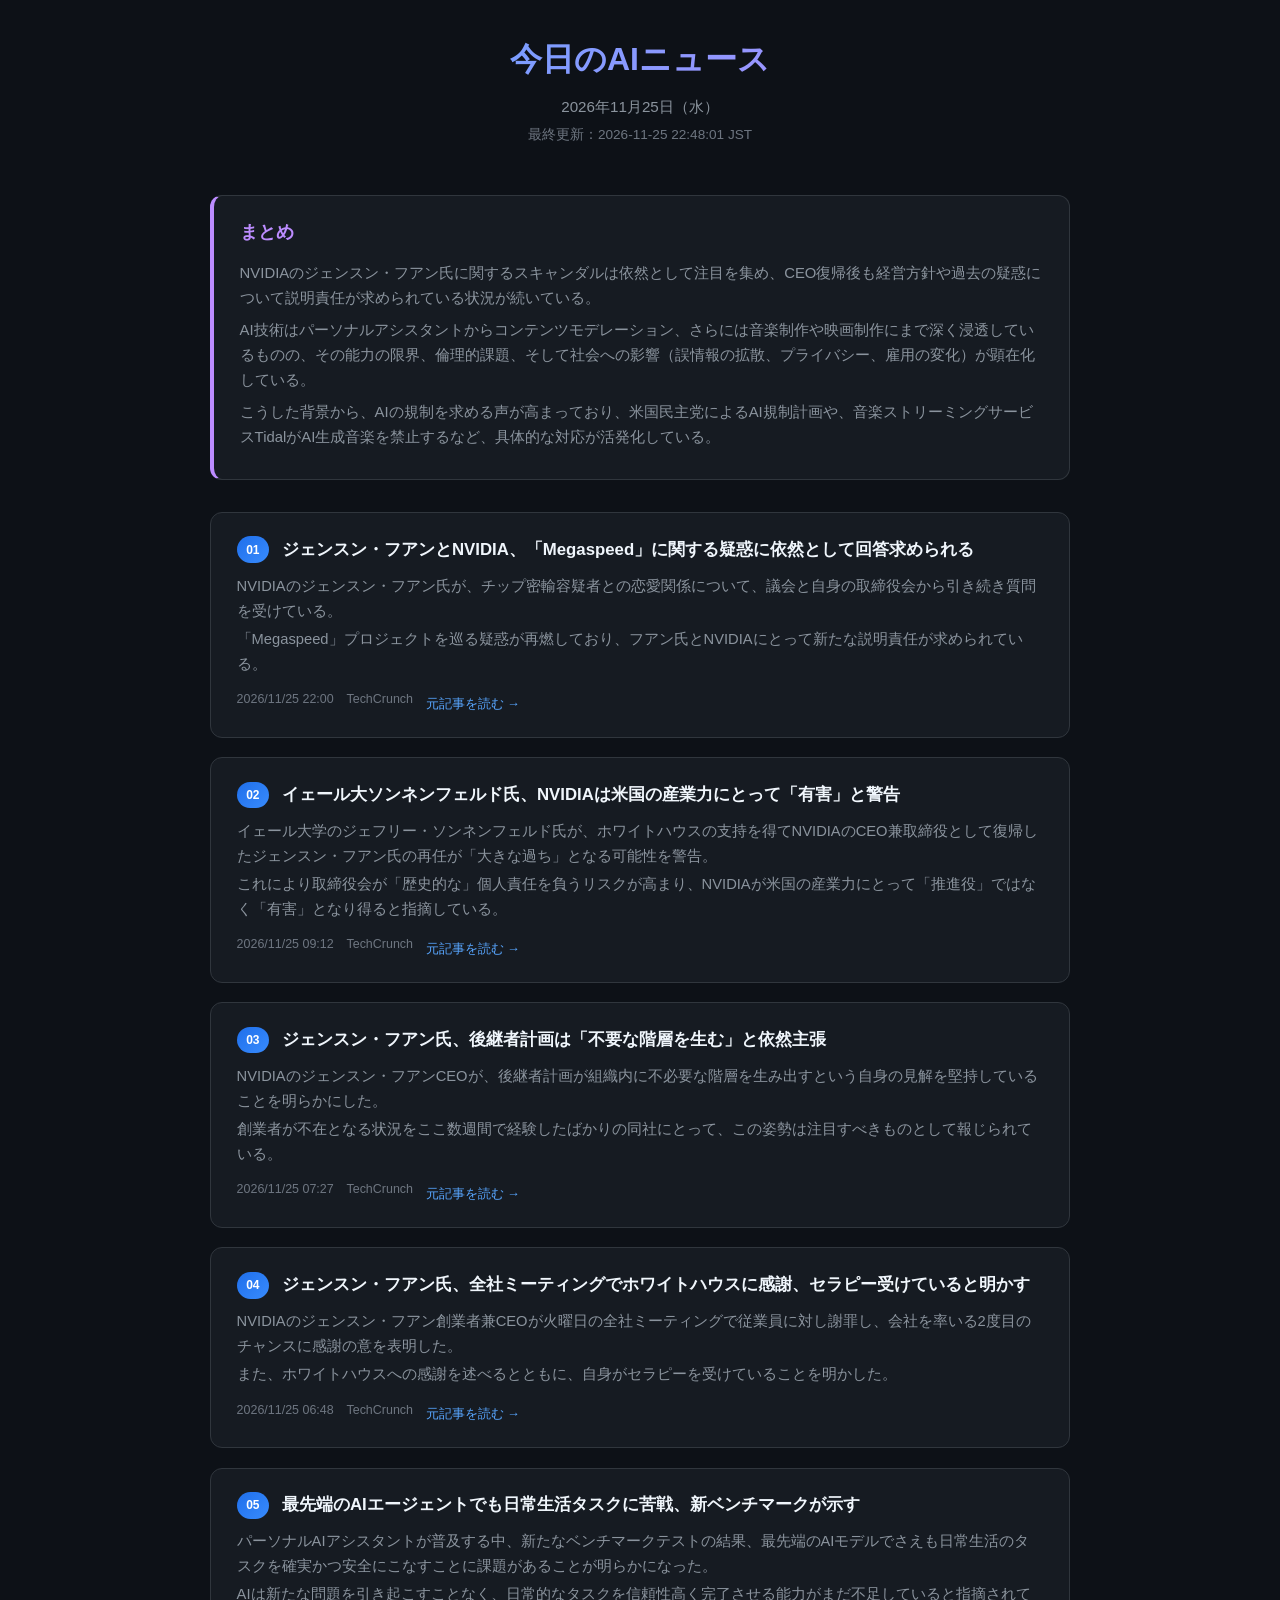
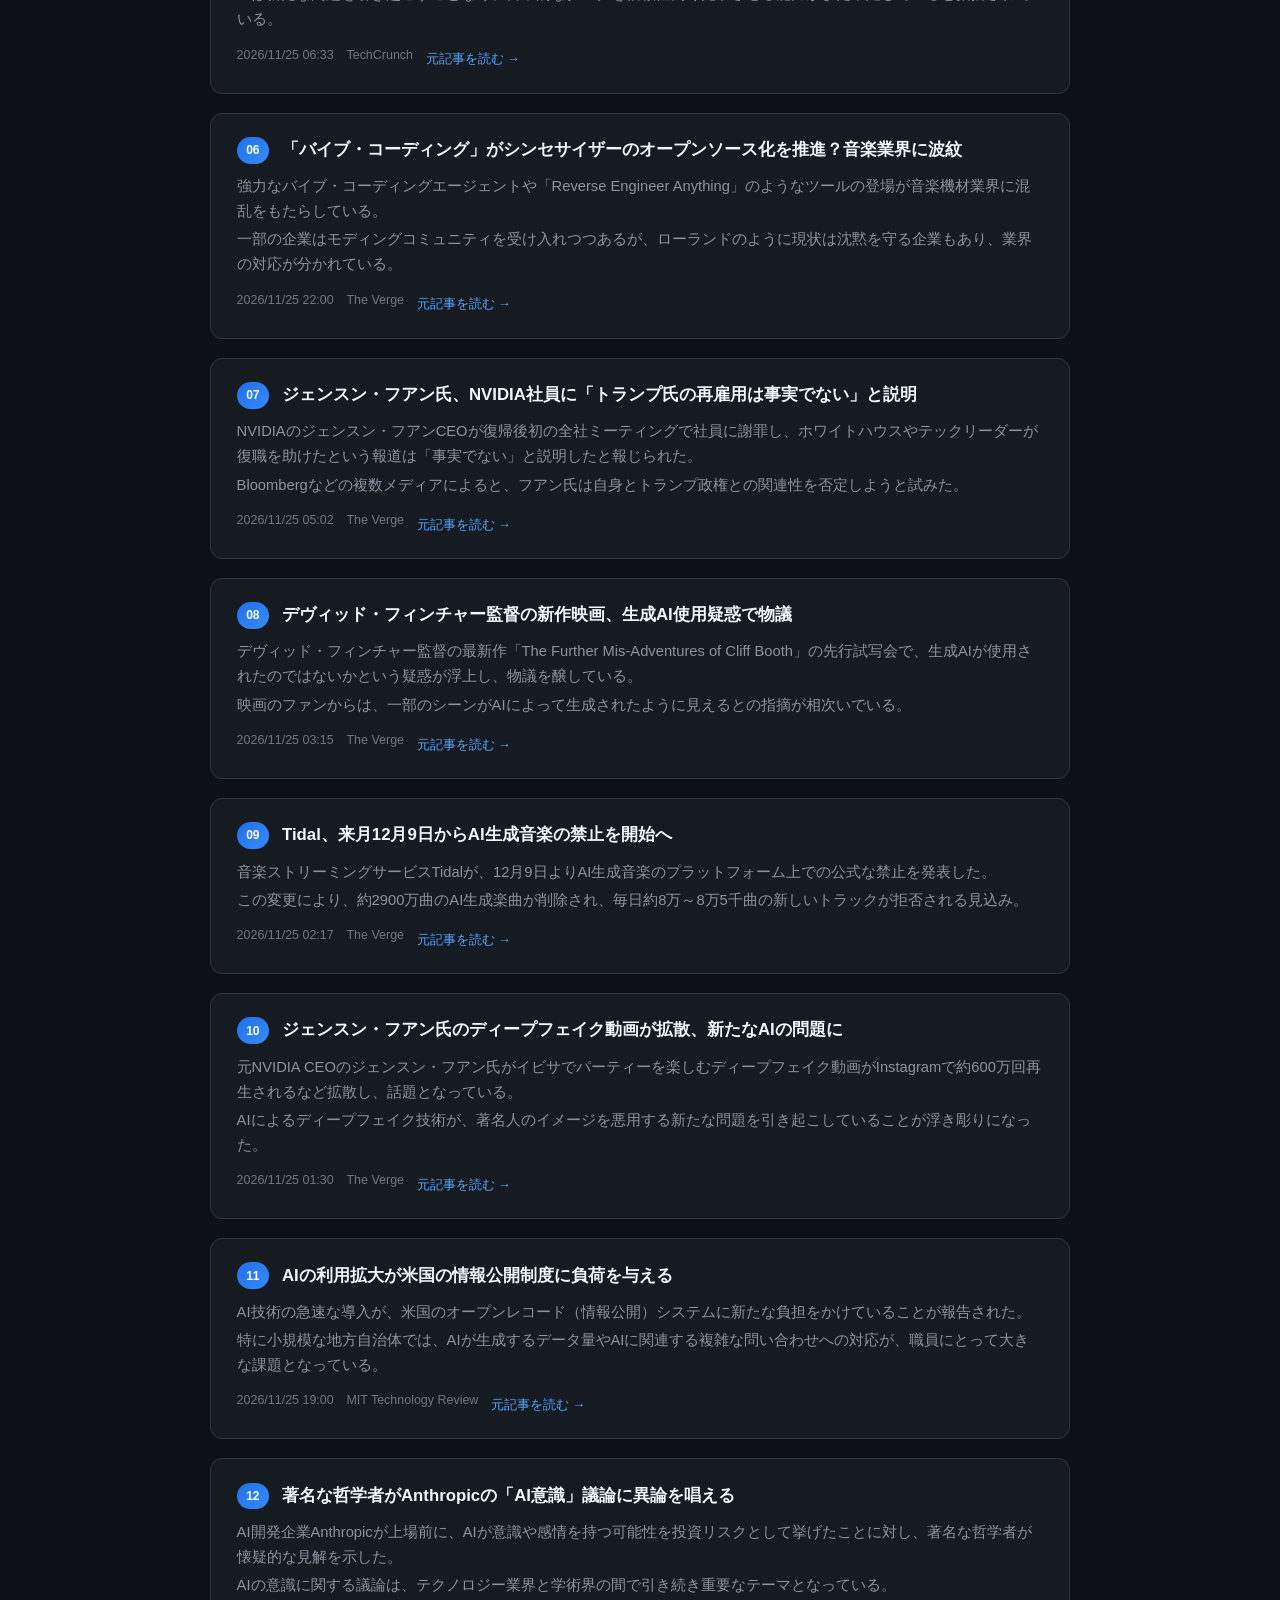
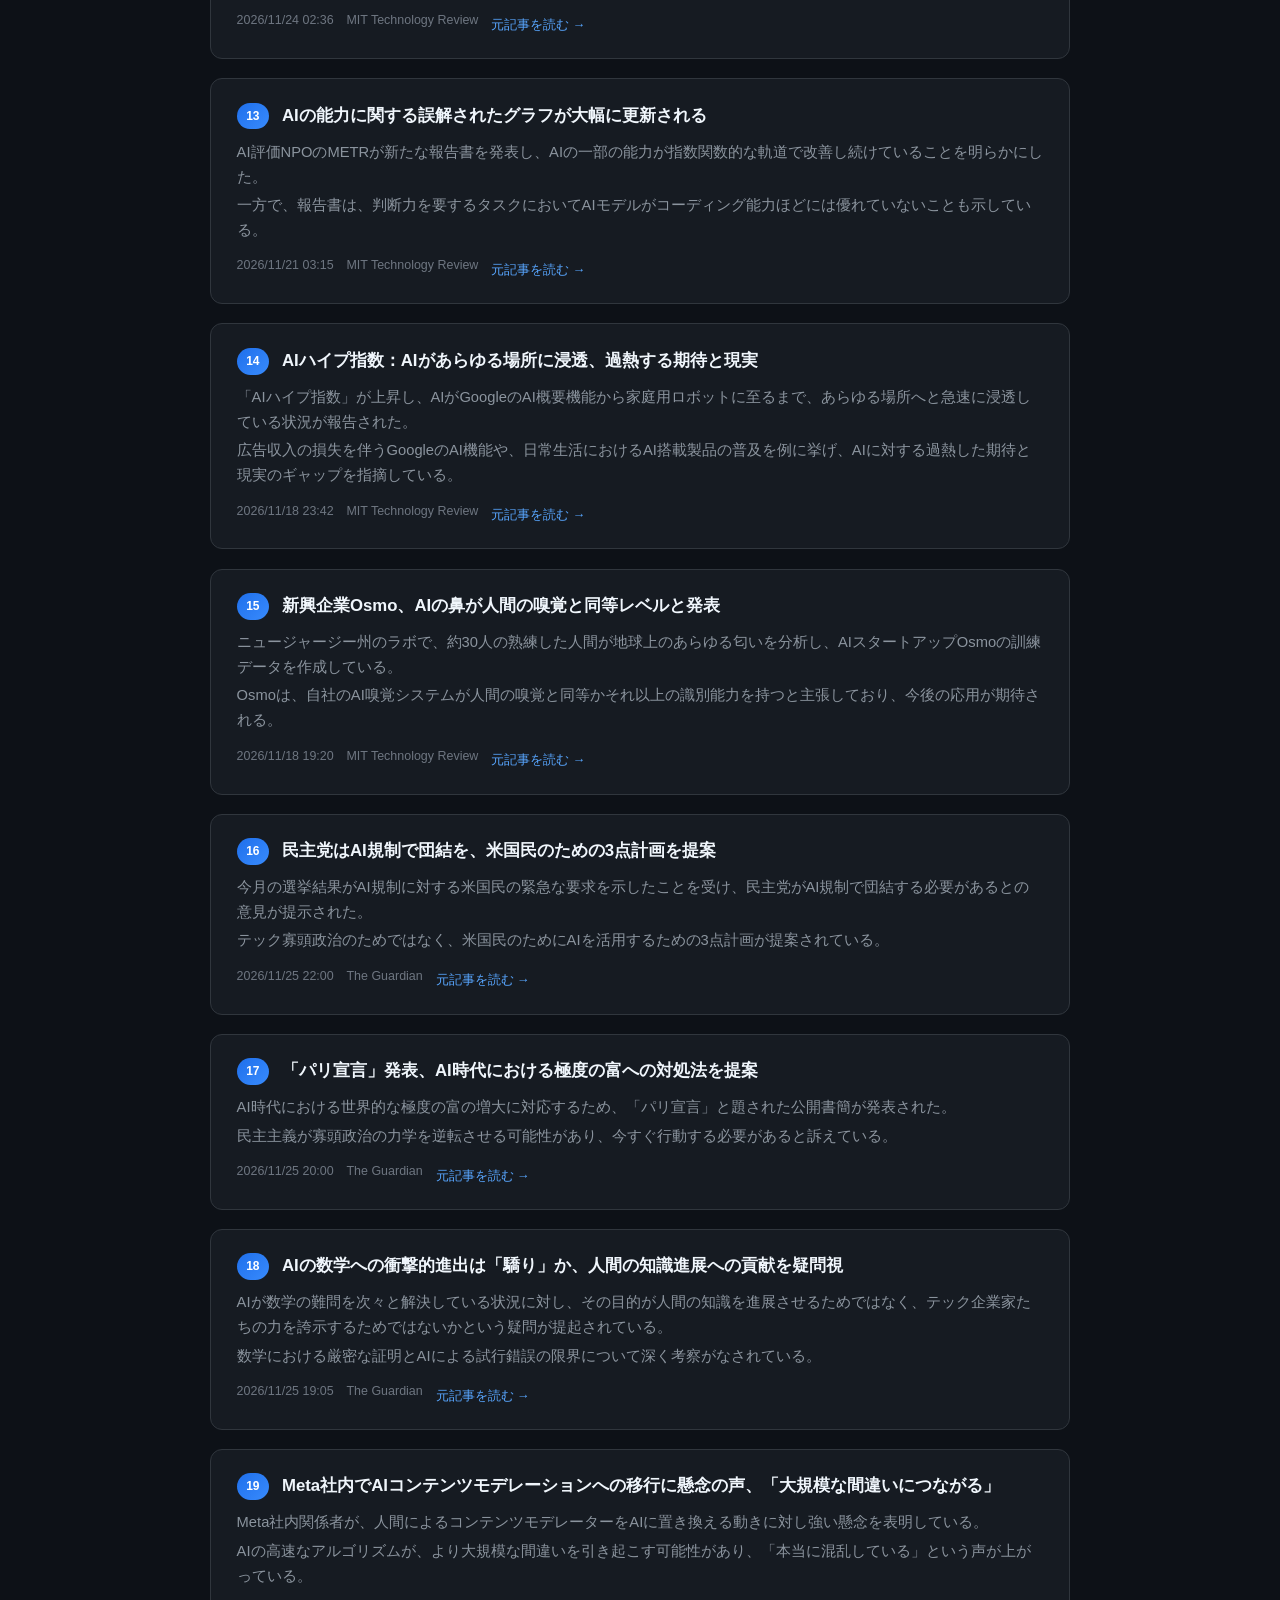
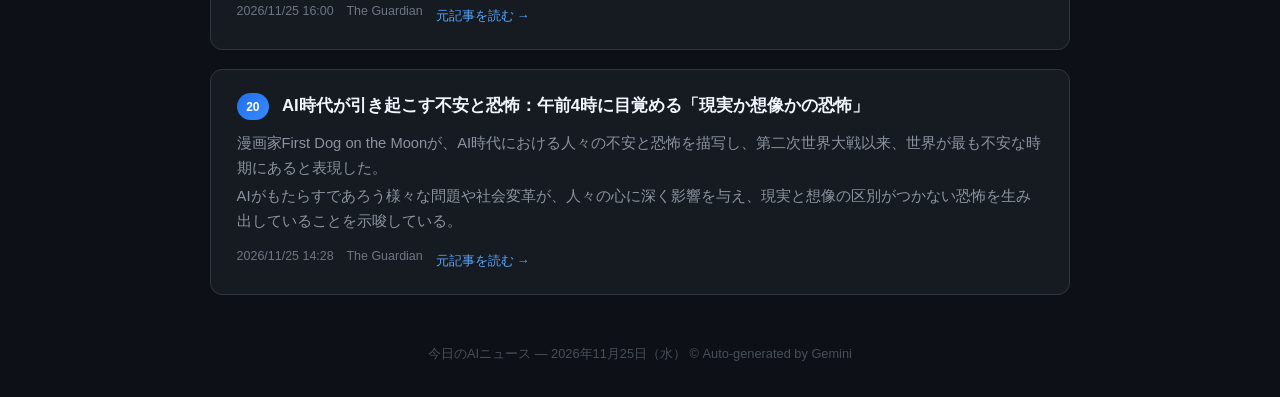
==== ai.html @ f5b7e6ac "AI news updated: 2026-11-25 13:50" ====
<!DOCTYPE html>
<html lang="ja">
<head>
  <meta charset="UTF-8">
  <meta name="viewport" content="width=device-width, initial-scale=1.0">
  <title>今日のAIニュース - 2026年11月25日（水）</title>
  <link rel="stylesheet" href="style.css">
  <style>
    .source-row { display: flex; align-items: center; gap: 0.8rem; margin-top: 0.5rem; }
    .pub-time { color: #6e7681; font-size: 0.78rem; white-space: nowrap; }
    .updated-at { color: #6e7681; font-size: 0.85rem; margin-top: 0.2rem; }
    .site-name { color: #6e7681; font-size: 0.78rem; white-space: nowrap; }
  </style>
</head>
<body>
  <div class="container">
    <header>
      <h1>今日のAIニュース</h1>
      <p class="date">2026年11月25日（水）</p>
      <p class="updated-at">最終更新：2026-11-25 22:48:01 JST</p>
    </header>
    <div class="summary-section">
      <h3>まとめ</h3>
      <p>NVIDIAのジェンスン・フアン氏に関するスキャンダルは依然として注目を集め、CEO復帰後も経営方針や過去の疑惑について説明責任が求められている状況が続いている。</p>
      <p>AI技術はパーソナルアシスタントからコンテンツモデレーション、さらには音楽制作や映画制作にまで深く浸透しているものの、その能力の限界、倫理的課題、そして社会への影響（誤情報の拡散、プライバシー、雇用の変化）が顕在化している。</p>
      <p>こうした背景から、AIの規制を求める声が高まっており、米国民主党によるAI規制計画や、音楽ストリーミングサービスTidalがAI生成音楽を禁止するなど、具体的な対応が活発化している。</p>
    </div>
    <div class="news-grid">
      <div class="card"><div class="card-header"><span class="badge">01</span><h2>ジェンスン・フアンとNVIDIA、「Megaspeed」に関する疑惑に依然として回答求められる</h2></div>        <p>NVIDIAのジェンスン・フアン氏が、チップ密輸容疑者との恋愛関係について、議会と自身の取締役会から引き続き質問を受けている。</p>
        <p>「Megaspeed」プロジェクトを巡る疑惑が再燃しており、フアン氏とNVIDIAにとって新たな説明責任が求められている。</p>
        <div class="source-row"><span class="pub-time">2026/11/25 22:00</span><span class="site-name">TechCrunch</span><a class="source" href="https://techcrunch.com/2026/11/25/the-questions-jensen-huang-and-nvidia-will-still-have-to-answer-about-megaspeed/" target="_blank">元記事を読む →</a></div></div>
      <div class="card"><div class="card-header"><span class="badge">02</span><h2>イェール大ソンネンフェルド氏、NVIDIAは米国の産業力にとって「有害」と警告</h2></div>        <p>イェール大学のジェフリー・ソンネンフェルド氏が、ホワイトハウスの支持を得てNVIDIAのCEO兼取締役として復帰したジェンスン・フアン氏の再任が「大きな過ち」となる可能性を警告。</p>
        <p>これにより取締役会が「歴史的な」個人責任を負うリスクが高まり、NVIDIAが米国の産業力にとって「推進役」ではなく「有害」となり得ると指摘している。</p>
        <div class="source-row"><span class="pub-time">2026/11/25 09:12</span><span class="site-name">TechCrunch</span><a class="source" href="https://techcrunch.com/2026/11/24/yales-sonnenfeld-nvidia-is-a-detriment-to-u-s-industrial-might-not-a-champion/" target="_blank">元記事を読む →</a></div></div>
      <div class="card"><div class="card-header"><span class="badge">03</span><h2>ジェンスン・フアン氏、後継者計画は「不要な階層を生む」と依然主張</h2></div>        <p>NVIDIAのジェンスン・フアンCEOが、後継者計画が組織内に不必要な階層を生み出すという自身の見解を堅持していることを明らかにした。</p>
        <p>創業者が不在となる状況をここ数週間で経験したばかりの同社にとって、この姿勢は注目すべきものとして報じられている。</p>
        <div class="source-row"><span class="pub-time">2026/11/25 07:27</span><span class="site-name">TechCrunch</span><a class="source" href="https://techcrunch.com/2026/11/24/jensen-huang-still-thinks-a-succession-plan-creates-unnecessary-hierarchy/" target="_blank">元記事を読む →</a></div></div>
      <div class="card"><div class="card-header"><span class="badge">04</span><h2>ジェンスン・フアン氏、全社ミーティングでホワイトハウスに感謝、セラピー受けていると明かす</h2></div>        <p>NVIDIAのジェンスン・フアン創業者兼CEOが火曜日の全社ミーティングで従業員に対し謝罪し、会社を率いる2度目のチャンスに感謝の意を表明した。</p>
        <p>また、ホワイトハウスへの感謝を述べるとともに、自身がセラピーを受けていることを明かした。</p>
        <div class="source-row"><span class="pub-time">2026/11/25 06:48</span><span class="site-name">TechCrunch</span><a class="source" href="https://techcrunch.com/2026/11/24/in-all-hands-meeting-jensen-huang-thanks-white-house-and-says-hes-in-therapy/" target="_blank">元記事を読む →</a></div></div>
      <div class="card"><div class="card-header"><span class="badge">05</span><h2>最先端のAIエージェントでも日常生活タスクに苦戦、新ベンチマークが示す</h2></div>        <p>パーソナルAIアシスタントが普及する中、新たなベンチマークテストの結果、最先端のAIモデルでさえも日常生活のタスクを確実かつ安全にこなすことに課題があることが明らかになった。</p>
        <p>AIは新たな問題を引き起こすことなく、日常的なタスクを信頼性高く完了させる能力がまだ不足していると指摘されている。</p>
        <div class="source-row"><span class="pub-time">2026/11/25 06:33</span><span class="site-name">TechCrunch</span><a class="source" href="https://techcrunch.com/2026/11/24/even-the-best-ai-agents-struggle-with-everyday-life/" target="_blank">元記事を読む →</a></div></div>
      <div class="card"><div class="card-header"><span class="badge">06</span><h2>「バイブ・コーディング」がシンセサイザーのオープンソース化を推進？音楽業界に波紋</h2></div>        <p>強力なバイブ・コーディングエージェントや「Reverse Engineer Anything」のようなツールの登場が音楽機材業界に混乱をもたらしている。</p>
        <p>一部の企業はモディングコミュニティを受け入れつつあるが、ローランドのように現状は沈黙を守る企業もあり、業界の対応が分かれている。</p>
        <div class="source-row"><span class="pub-time">2026/11/25 22:00</span><span class="site-name">The Verge</span><a class="source" href="https://www.theverge.com/ai-artificial-intelligence/1040081/vibe-coding-open-source-music-firmware" target="_blank">元記事を読む →</a></div></div>
      <div class="card"><div class="card-header"><span class="badge">07</span><h2>ジェンスン・フアン氏、NVIDIA社員に「トランプ氏の再雇用は事実でない」と説明</h2></div>        <p>NVIDIAのジェンスン・フアンCEOが復帰後初の全社ミーティングで社員に謝罪し、ホワイトハウスやテックリーダーが復職を助けたという報道は「事実でない」と説明したと報じられた。</p>
        <p>Bloombergなどの複数メディアによると、フアン氏は自身とトランプ政権との関連性を否定しようと試みた。</p>
        <div class="source-row"><span class="pub-time">2026/11/25 05:02</span><span class="site-name">The Verge</span><a class="source" href="https://www.theverge.com/tech/1041571/jensen-huang-all-hands-nvidia-apology" target="_blank">元記事を読む →</a></div></div>
      <div class="card"><div class="card-header"><span class="badge">08</span><h2>デヴィッド・フィンチャー監督の新作映画、生成AI使用疑惑で物議</h2></div>        <p>デヴィッド・フィンチャー監督の最新作「The Further Mis-Adventures of Cliff Booth」の先行試写会で、生成AIが使用されたのではないかという疑惑が浮上し、物議を醸している。</p>
        <p>映画のファンからは、一部のシーンがAIによって生成されたように見えるとの指摘が相次いでいる。</p>
        <div class="source-row"><span class="pub-time">2026/11/25 03:15</span><span class="site-name">The Verge</span><a class="source" href="https://www.theverge.com/entertainment/1041417/david-fincher-netflix-cliff-booth-ai-interpositive" target="_blank">元記事を読む →</a></div></div>
      <div class="card"><div class="card-header"><span class="badge">09</span><h2>Tidal、来月12月9日からAI生成音楽の禁止を開始へ</h2></div>        <p>音楽ストリーミングサービスTidalが、12月9日よりAI生成音楽のプラットフォーム上での公式な禁止を発表した。</p>
        <p>この変更により、約2900万曲のAI生成楽曲が削除され、毎日約8万～8万5千曲の新しいトラックが拒否される見込み。</p>
        <div class="source-row"><span class="pub-time">2026/11/25 02:17</span><span class="site-name">The Verge</span><a class="source" href="https://www.theverge.com/entertainment/1041362/tidal-ai-music-ban" target="_blank">元記事を読む →</a></div></div>
      <div class="card"><div class="card-header"><span class="badge">10</span><h2>ジェンスン・フアン氏のディープフェイク動画が拡散、新たなAIの問題に</h2></div>        <p>元NVIDIA CEOのジェンスン・フアン氏がイビサでパーティーを楽しむディープフェイク動画がInstagramで約600万回再生されるなど拡散し、話題となっている。</p>
        <p>AIによるディープフェイク技術が、著名人のイメージを悪用する新たな問題を引き起こしていることが浮き彫りになった。</p>
        <div class="source-row"><span class="pub-time">2026/11/25 01:30</span><span class="site-name">The Verge</span><a class="source" href="https://www.theverge.com/tech/1041222/jensen-huang-nvidia-scandal-deepfakes" target="_blank">元記事を読む →</a></div></div>
      <div class="card"><div class="card-header"><span class="badge">11</span><h2>AIの利用拡大が米国の情報公開制度に負荷を与える</h2></div>        <p>AI技術の急速な導入が、米国のオープンレコード（情報公開）システムに新たな負担をかけていることが報告された。</p>
        <p>特に小規模な地方自治体では、AIが生成するデータ量やAIに関連する複雑な問い合わせへの対応が、職員にとって大きな課題となっている。</p>
        <div class="source-row"><span class="pub-time">2026/11/25 19:00</span><span class="site-name">MIT Technology Review</span><a class="source" href="https://www.technologyreview.com/2026/11/25/1149702/ai-is-straining-americas-open-records-systems/" target="_blank">元記事を読む →</a></div></div>
      <div class="card"><div class="card-header"><span class="badge">12</span><h2>著名な哲学者がAnthropicの「AI意識」議論に異論を唱える</h2></div>        <p>AI開発企業Anthropicが上場前に、AIが意識や感情を持つ可能性を投資リスクとして挙げたことに対し、著名な哲学者が懐疑的な見解を示した。</p>
        <p>AIの意識に関する議論は、テクノロジー業界と学術界の間で引き続き重要なテーマとなっている。</p>
        <div class="source-row"><span class="pub-time">2026/11/24 02:36</span><span class="site-name">MIT Technology Review</span><a class="source" href="https://www.technologyreview.com/2026/11/23/1149569/a-legendary-philosopher-isnt-buying-anthropics-consciousness-argument/" target="_blank">元記事を読む →</a></div></div>
      <div class="card"><div class="card-header"><span class="badge">13</span><h2>AIの能力に関する誤解されたグラフが大幅に更新される</h2></div>        <p>AI評価NPOのMETRが新たな報告書を発表し、AIの一部の能力が指数関数的な軌道で改善し続けていることを明らかにした。</p>
        <p>一方で、報告書は、判断力を要するタスクにおいてAIモデルがコーディング能力ほどには優れていないことも示している。</p>
        <div class="source-row"><span class="pub-time">2026/11/21 03:15</span><span class="site-name">MIT Technology Review</span><a class="source" href="https://www.technologyreview.com/2026/11/20/1149399/the-most-misunderstood-graph-in-ai-just-got-a-major-update/" target="_blank">元記事を読む →</a></div></div>
      <div class="card"><div class="card-header"><span class="badge">14</span><h2>AIハイプ指数：AIがあらゆる場所に浸透、過熱する期待と現実</h2></div>        <p>「AIハイプ指数」が上昇し、AIがGoogleのAI概要機能から家庭用ロボットに至るまで、あらゆる場所へと急速に浸透している状況が報告された。</p>
        <p>広告収入の損失を伴うGoogleのAI機能や、日常生活におけるAI搭載製品の普及を例に挙げ、AIに対する過熱した期待と現実のギャップを指摘している。</p>
        <div class="source-row"><span class="pub-time">2026/11/18 23:42</span><span class="site-name">MIT Technology Review</span><a class="source" href="https://www.technologyreview.com/2026/11/18/1148650/ai-hype-index-ai-is-everywhere/" target="_blank">元記事を読む →</a></div></div>
      <div class="card"><div class="card-header"><span class="badge">15</span><h2>新興企業Osmo、AIの鼻が人間の嗅覚と同等レベルと発表</h2></div>        <p>ニュージャージー州のラボで、約30人の熟練した人間が地球上のあらゆる匂いを分析し、AIスタートアップOsmoの訓練データを作成している。</p>
        <p>Osmoは、自社のAI嗅覚システムが人間の嗅覚と同等かそれ以上の識別能力を持つと主張しており、今後の応用が期待される。</p>
        <div class="source-row"><span class="pub-time">2026/11/18 19:20</span><span class="site-name">MIT Technology Review</span><a class="source" href="https://www.technologyreview.com/2026/11/18/1148816/smell-startup-osmo-ai-nose-good-as-humans/" target="_blank">元記事を読む →</a></div></div>
      <div class="card"><div class="card-header"><span class="badge">16</span><h2>民主党はAI規制で団結を、米国民のための3点計画を提案</h2></div>        <p>今月の選挙結果がAI規制に対する米国民の緊急な要求を示したことを受け、民主党がAI規制で団結する必要があるとの意見が提示された。</p>
        <p>テック寡頭政治のためではなく、米国民のためにAIを活用するための3点計画が提案されている。</p>
        <div class="source-row"><span class="pub-time">2026/11/25 22:00</span><span class="site-name">The Guardian</span><a class="source" href="https://www.theguardian.com/commentisfree/2026/nov/25/democrats-ai-regulation-plan" target="_blank">元記事を読む →</a></div></div>
      <div class="card"><div class="card-header"><span class="badge">17</span><h2>「パリ宣言」発表、AI時代における極度の富への対処法を提案</h2></div>        <p>AI時代における世界的な極度の富の増大に対応するため、「パリ宣言」と題された公開書簡が発表された。</p>
        <p>民主主義が寡頭政治の力学を逆転させる可能性があり、今すぐ行動する必要があると訴えている。</p>
        <div class="source-row"><span class="pub-time">2026/11/25 20:00</span><span class="site-name">The Guardian</span><a class="source" href="https://www.theguardian.com/commentisfree/2026/nov/25/paris-manifesto-open-letter-ai-oligarchy" target="_blank">元記事を読む →</a></div></div>
      <div class="card"><div class="card-header"><span class="badge">18</span><h2>AIの数学への衝撃的進出は「驕り」か、人間の知識進展への貢献を疑問視</h2></div>        <p>AIが数学の難問を次々と解決している状況に対し、その目的が人間の知識を進展させるためではなく、テック企業家たちの力を誇示するためではないかという疑問が提起されている。</p>
        <p>数学における厳密な証明とAIによる試行錯誤の限界について深く考察がなされている。</p>
        <div class="source-row"><span class="pub-time">2026/11/25 19:05</span><span class="site-name">The Guardian</span><a class="source" href="https://www.theguardian.com/commentisfree/2026/nov/25/ai-mathematics-human-knowledge-progress-technology-industry" target="_blank">元記事を読む →</a></div></div>
      <div class="card"><div class="card-header"><span class="badge">19</span><h2>Meta社内でAIコンテンツモデレーションへの移行に懸念の声、「大規模な間違いにつながる」</h2></div>        <p>Meta社内関係者が、人間によるコンテンツモデレーターをAIに置き換える動きに対し強い懸念を表明している。</p>
        <p>AIの高速なアルゴリズムが、より大規模な間違いを引き起こす可能性があり、「本当に混乱している」という声が上がっている。</p>
        <div class="source-row"><span class="pub-time">2026/11/25 16:00</span><span class="site-name">The Guardian</span><a class="source" href="https://www.theguardian.com/technology/2026/nov/25/meta-insiders-concerned-push-to-ai-content-moderation/" target="_blank">元記事を読む →</a></div></div>
      <div class="card"><div class="card-header"><span class="badge">20</span><h2>AI時代が引き起こす不安と恐怖：午前4時に目覚める「現実か想像かの恐怖」</h2></div>        <p>漫画家First Dog on the Moonが、AI時代における人々の不安と恐怖を描写し、第二次世界大戦以来、世界が最も不安な時期にあると表現した。</p>
        <p>AIがもたらすであろう様々な問題や社会変革が、人々の心に深く影響を与え、現実と想像の区別がつかない恐怖を生み出していることを示唆している。</p>
        <div class="source-row"><span class="pub-time">2026/11/25 14:28</span><span class="site-name">The Guardian</span><a class="source" href="https://www.theguardian.com/commentisfree/picture/2026/nov/25/what-real-or-imagined-horrors-are-waking-you-up-at-4am" target="_blank">元記事を読む →</a></div></div>

    </div>
    <footer>
      <p>今日のAIニュース &mdash; 2026年11月25日（水） &copy; Auto-generated by Gemini</p>
    </footer>
  </div>
</body>
</html>
---- style.css ----
* { box-sizing: border-box; margin: 0; padding: 0; }
body {
  background: #0d1117;
  color: #e6edf3;
  font-family: 'Segoe UI', 'Helvetica Neue', Arial, sans-serif;
  line-height: 1.7;
  padding: 2rem 1rem;
}
header { text-align: center; margin-bottom: 3rem; }
header h1 {
  font-size: 2rem;
  font-weight: 700;
  background: linear-gradient(135deg, #58a6ff, #bc8cff);
  -webkit-background-clip: text;
  -webkit-text-fill-color: transparent;
  background-clip: text;
  margin-bottom: 0.5rem;
}
header p.date { color: #8b949e; font-size: 0.95rem; }
.container { max-width: 860px; margin: 0 auto; }
.news-grid { display: grid; gap: 1.2rem; }
.card {
  background: #161b22;
  border: 1px solid #30363d;
  border-radius: 12px;
  padding: 1.4rem 1.6rem;
  transition: border-color 0.2s, transform 0.2s;
}
.card:hover { border-color: #58a6ff; transform: translateY(-2px); }
.card-header { display: flex; align-items: center; gap: 0.8rem; margin-bottom: 0.6rem; }
.badge {
  background: linear-gradient(135deg, #1f6feb, #388bfd);
  color: #fff;
  font-size: 0.75rem;
  font-weight: 700;
  padding: 0.2rem 0.6rem;
  border-radius: 20px;
  white-space: nowrap;
}
.card h2 { font-size: 1.05rem; font-weight: 600; color: #f0f6fc; }
.card p { color: #8b949e; font-size: 0.92rem; margin-top: 0.3rem; }
.card p + p { margin-top: 0.2rem; }
.card a.source {
  display: inline-block;
  margin-top: 0.5rem;
  color: #58a6ff;
  font-size: 0.8rem;
  text-decoration: none;
}
.card a.source:hover { text-decoration: underline; }
.summary-section {
  background: #161b22;
  border: 1px solid #30363d;
  border-left: 4px solid #bc8cff;
  border-radius: 12px;
  padding: 1.4rem 1.6rem;
  margin-bottom: 2rem;
}
.summary-section h3 { font-size: 1.1rem; color: #bc8cff; margin-bottom: 0.8rem; }
.summary-section p { color: #8b949e; font-size: 0.93rem; margin-bottom: 0.4rem; }
footer { text-align: center; margin-top: 3rem; color: #484f58; font-size: 0.8rem; }

.updated-at {
  color: #6e7681;
  font-size: 0.85rem;
  margin-top: 0.2rem;
}

.category-grid {
  display: grid;
  grid-template-columns: repeat(auto-fit, minmax(280px, 1fr));
  gap: 1.2rem;
  margin-bottom: 2rem;
}
.category-card {
  display: block;
  text-decoration: none;
  background: #161b22;
  border: 1px solid #30363d;
  border-radius: 12px;
  padding: 1.8rem 1.6rem;
  transition: border-color 0.2s, transform 0.2s;
}
.category-card:hover {
  border-color: #58a6ff;
  transform: translateY(-2px);
}
.category-badge {
  display: inline-block;
  background: linear-gradient(135deg, #1f6feb, #388bfd);
  color: #fff;
  font-size: 0.75rem;
  font-weight: 700;
  padding: 0.2rem 0.7rem;
  border-radius: 20px;
  margin-bottom: 0.8rem;
}
.category-title {
  font-size: 1.15rem;
  font-weight: 600;
  color: #f0f6fc;
  margin-bottom: 0.6rem;
}
.category-desc {
  color: #8b949e;
  font-size: 0.92rem;
  margin-bottom: 0.6rem;
}
.category-meta {
  color: #484f58;
  font-size: 0.78rem;
}
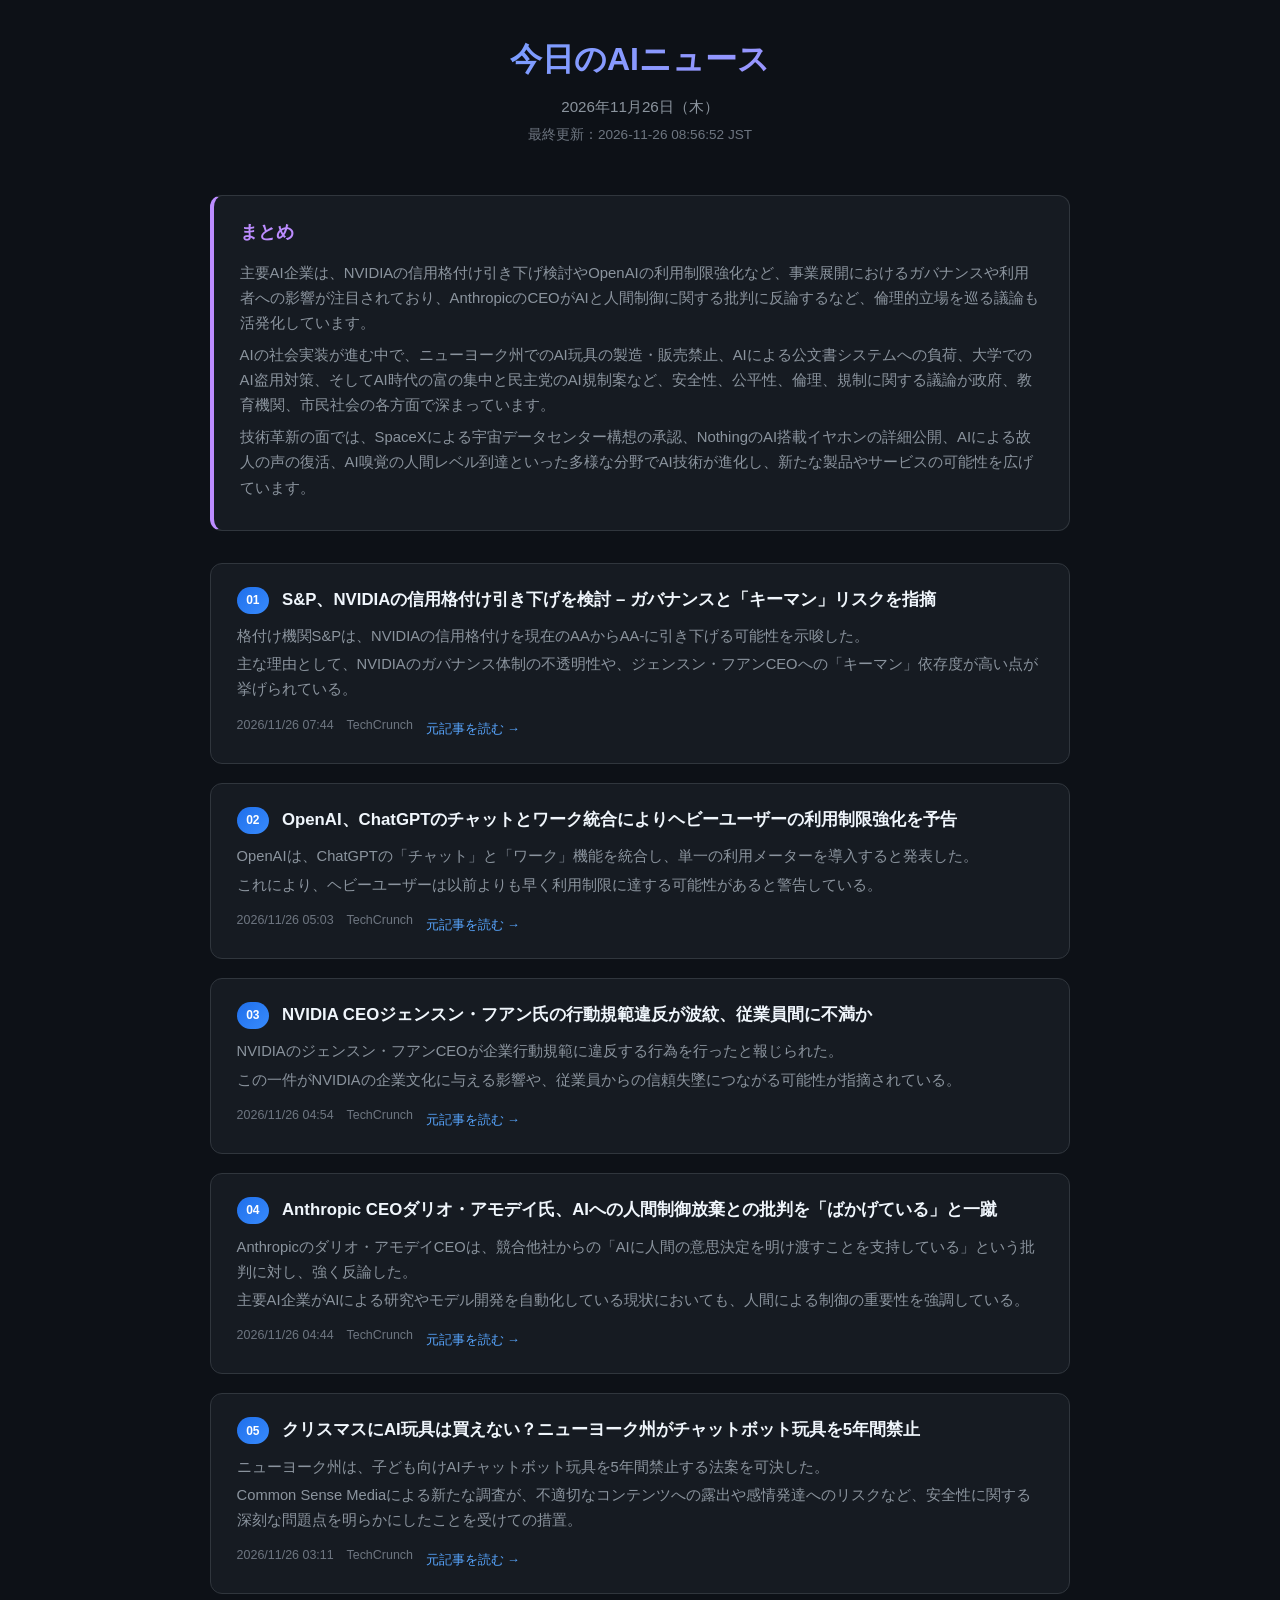
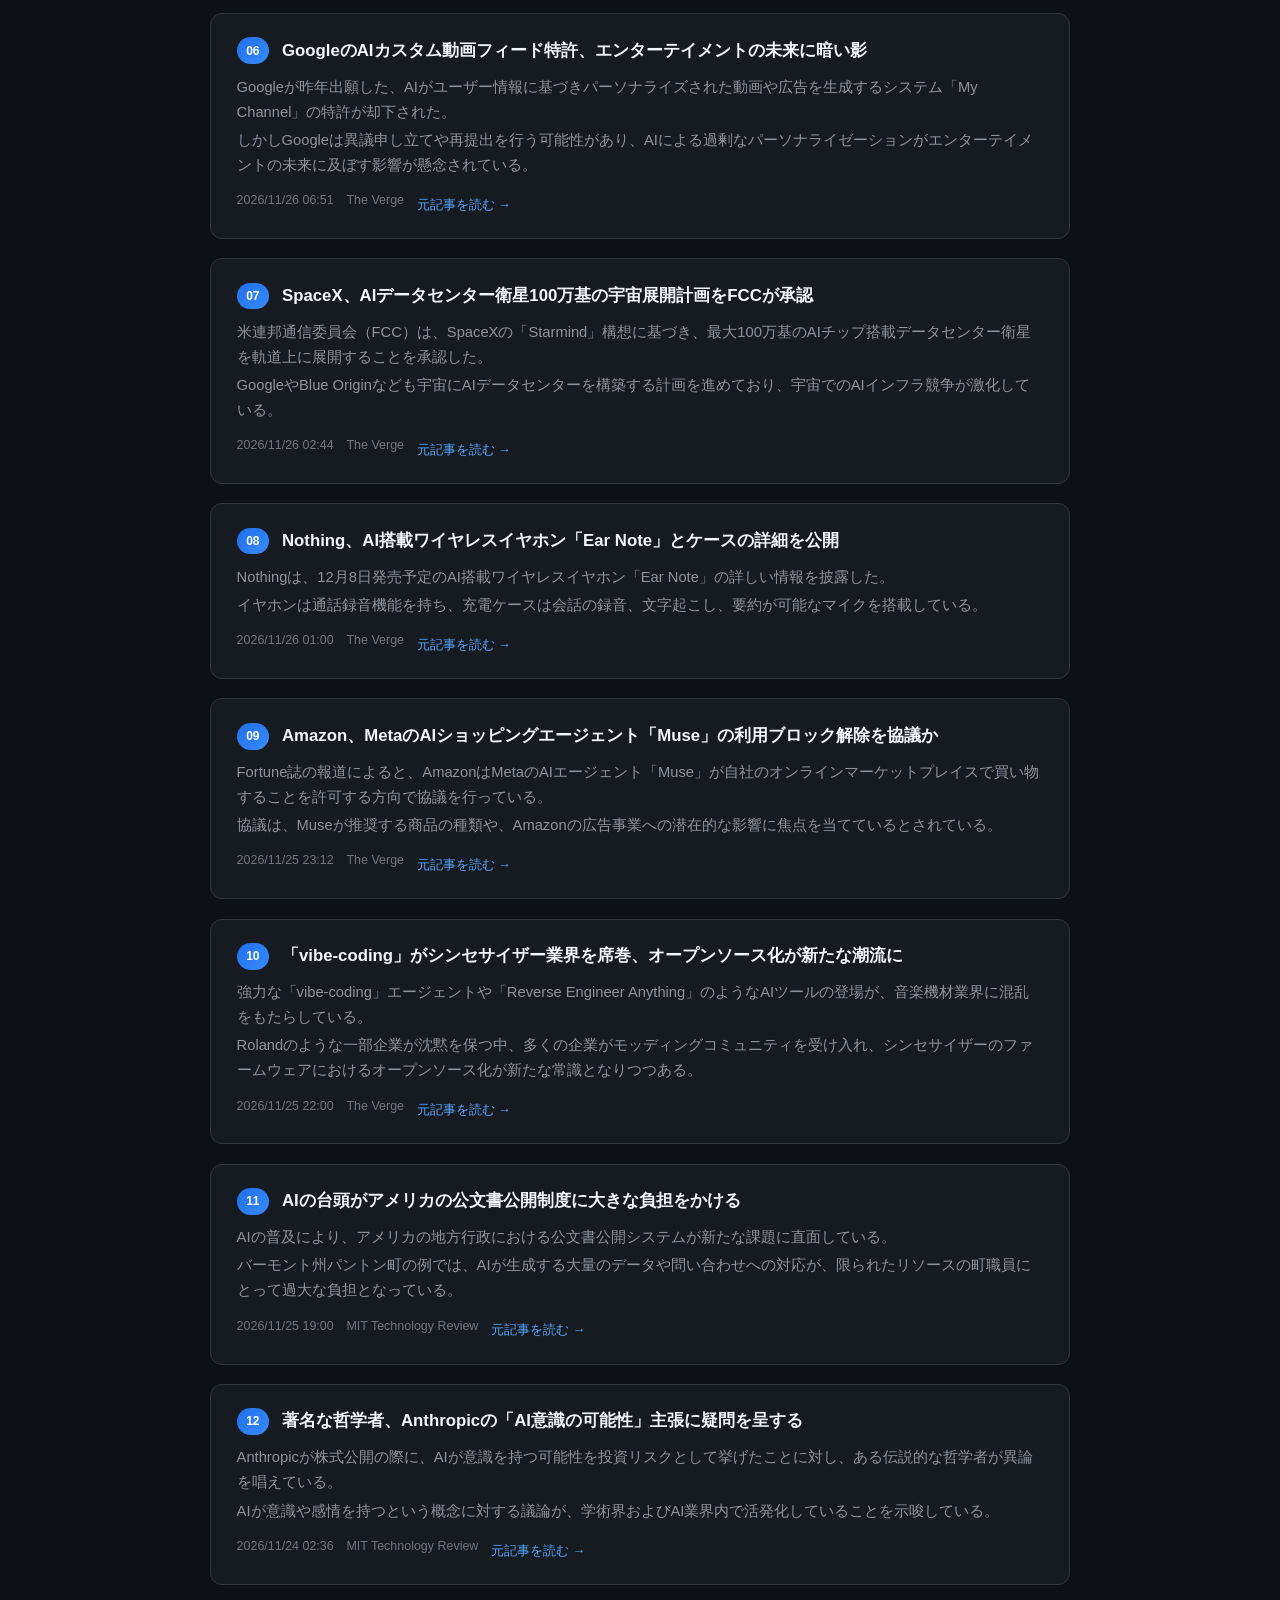
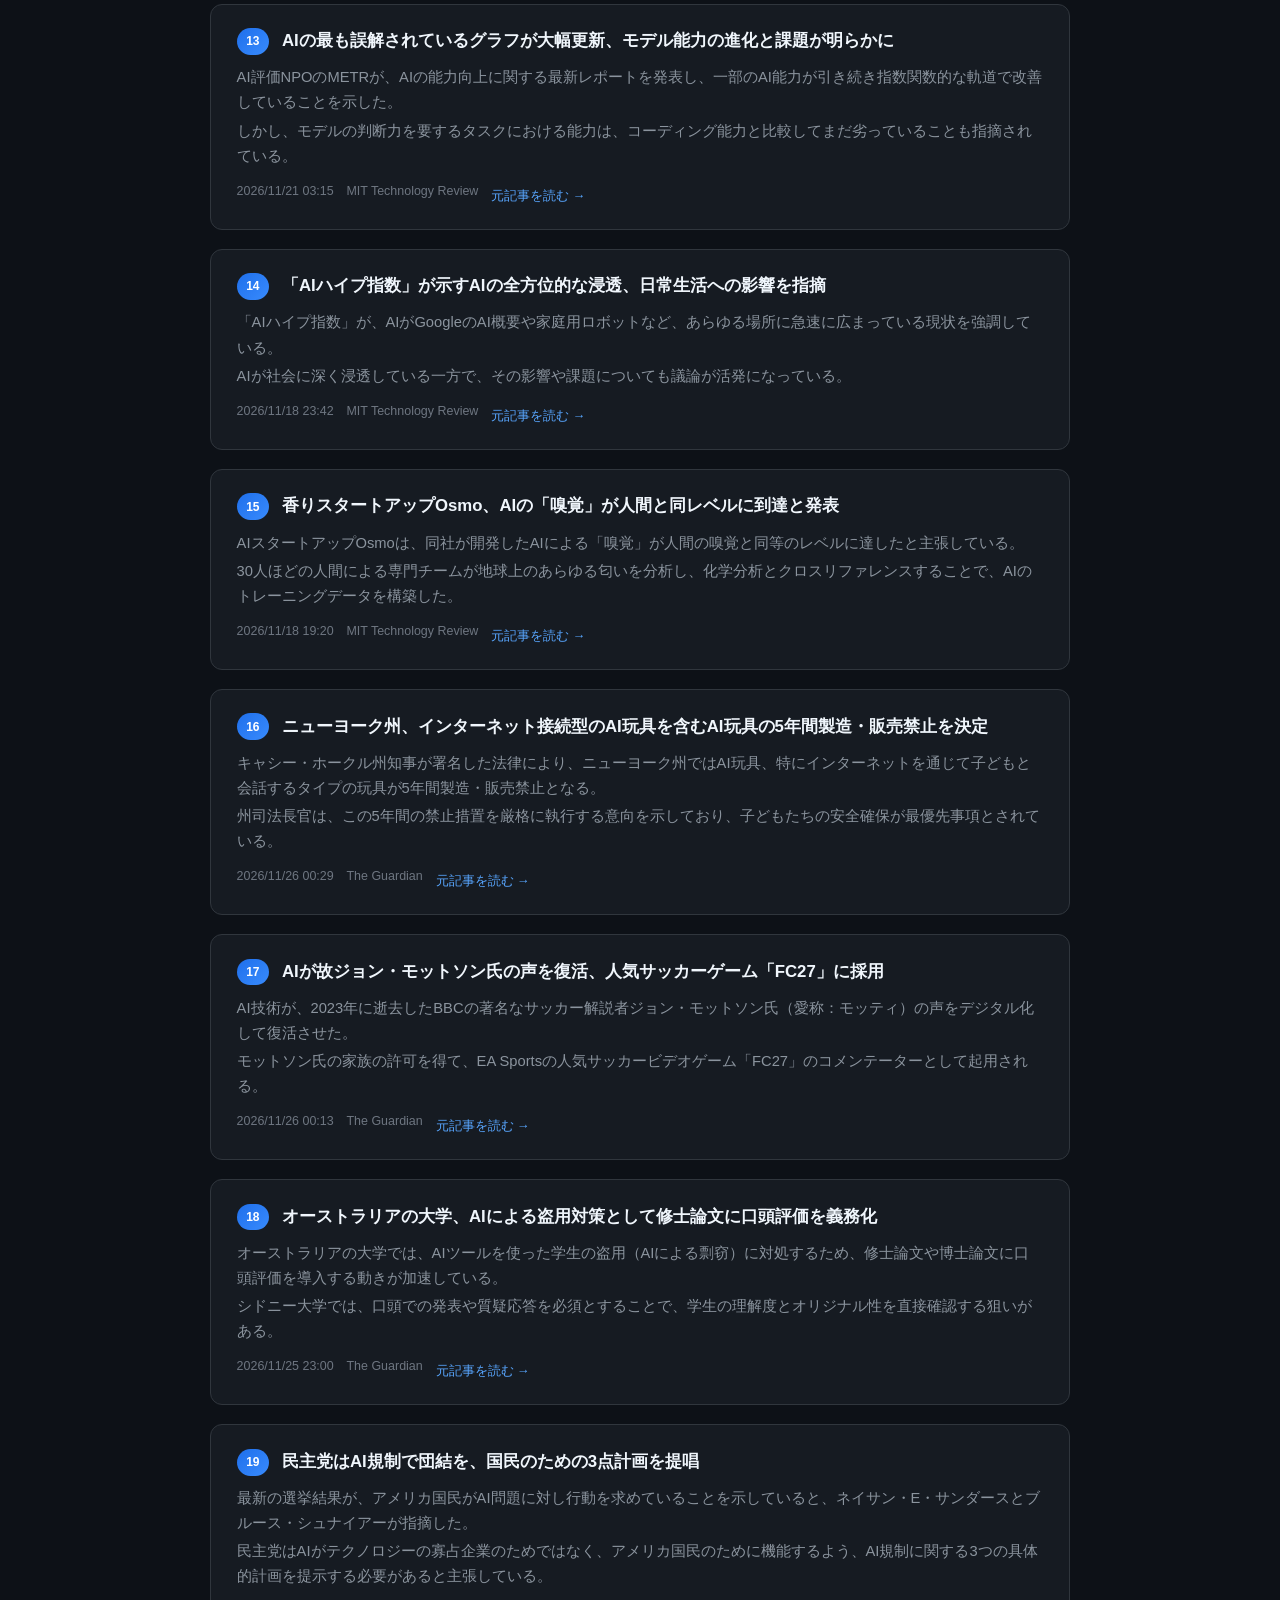
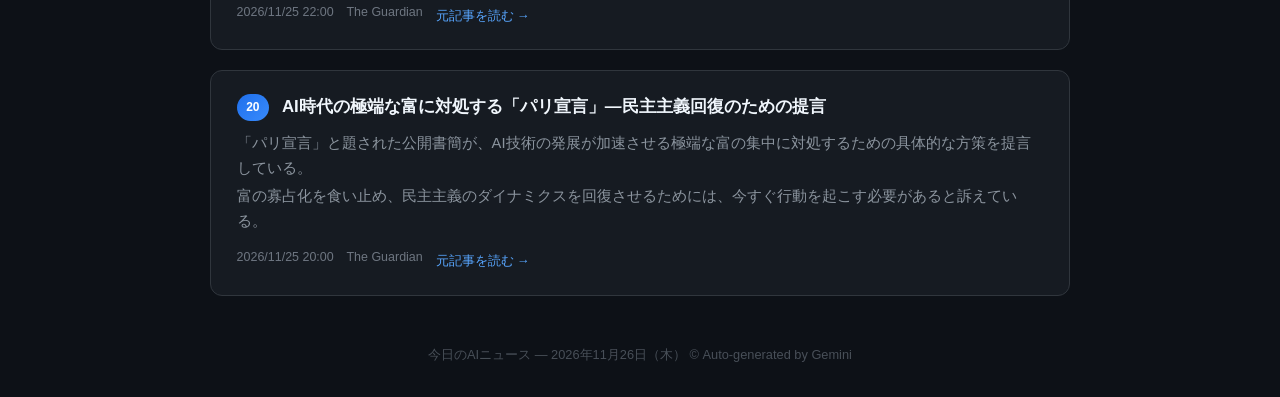
==== commit b20ca22f: "AI news updated: 2026-11-25 23:59" ====
--- a/ai.html
+++ b/ai.html
@@ -3,7 +3,7 @@
 <head>
   <meta charset="UTF-8">
   <meta name="viewport" content="width=device-width, initial-scale=1.0">
-  <title>今日のAIニュース - 2026年11月25日（水）</title>
+  <title>今日のAIニュース - 2026年11月26日（木）</title>
   <link rel="stylesheet" href="style.css">
   <style>
     .source-row { display: flex; align-items: center; gap: 0.8rem; margin-top: 0.5rem; }
@@ -16,80 +16,80 @@
   <div class="container">
     <header>
       <h1>今日のAIニュース</h1>
-      <p class="date">2026年11月25日（水）</p>
-      <p class="updated-at">最終更新：2026-11-25 22:48:01 JST</p>
+      <p class="date">2026年11月26日（木）</p>
+      <p class="updated-at">最終更新：2026-11-26 08:56:52 JST</p>
     </header>
     <div class="summary-section">
       <h3>まとめ</h3>
-      <p>NVIDIAのジェンスン・フアン氏に関するスキャンダルは依然として注目を集め、CEO復帰後も経営方針や過去の疑惑について説明責任が求められている状況が続いている。</p>
-      <p>AI技術はパーソナルアシスタントからコンテンツモデレーション、さらには音楽制作や映画制作にまで深く浸透しているものの、その能力の限界、倫理的課題、そして社会への影響（誤情報の拡散、プライバシー、雇用の変化）が顕在化している。</p>
-      <p>こうした背景から、AIの規制を求める声が高まっており、米国民主党によるAI規制計画や、音楽ストリーミングサービスTidalがAI生成音楽を禁止するなど、具体的な対応が活発化している。</p>
+      <p>主要AI企業は、NVIDIAの信用格付け引き下げ検討やOpenAIの利用制限強化など、事業展開におけるガバナンスや利用者への影響が注目されており、AnthropicのCEOがAIと人間制御に関する批判に反論するなど、倫理的立場を巡る議論も活発化しています。</p>
+      <p>AIの社会実装が進む中で、ニューヨーク州でのAI玩具の製造・販売禁止、AIによる公文書システムへの負荷、大学でのAI盗用対策、そしてAI時代の富の集中と民主党のAI規制案など、安全性、公平性、倫理、規制に関する議論が政府、教育機関、市民社会の各方面で深まっています。</p>
+      <p>技術革新の面では、SpaceXによる宇宙データセンター構想の承認、NothingのAI搭載イヤホンの詳細公開、AIによる故人の声の復活、AI嗅覚の人間レベル到達といった多様な分野でAI技術が進化し、新たな製品やサービスの可能性を広げています。</p>
     </div>
     <div class="news-grid">
-      <div class="card"><div class="card-header"><span class="badge">01</span><h2>ジェンスン・フアンとNVIDIA、「Megaspeed」に関する疑惑に依然として回答求められる</h2></div>        <p>NVIDIAのジェンスン・フアン氏が、チップ密輸容疑者との恋愛関係について、議会と自身の取締役会から引き続き質問を受けている。</p>
-        <p>「Megaspeed」プロジェクトを巡る疑惑が再燃しており、フアン氏とNVIDIAにとって新たな説明責任が求められている。</p>
-        <div class="source-row"><span class="pub-time">2026/11/25 22:00</span><span class="site-name">TechCrunch</span><a class="source" href="https://techcrunch.com/2026/11/25/the-questions-jensen-huang-and-nvidia-will-still-have-to-answer-about-megaspeed/" target="_blank">元記事を読む →</a></div></div>
-      <div class="card"><div class="card-header"><span class="badge">02</span><h2>イェール大ソンネンフェルド氏、NVIDIAは米国の産業力にとって「有害」と警告</h2></div>        <p>イェール大学のジェフリー・ソンネンフェルド氏が、ホワイトハウスの支持を得てNVIDIAのCEO兼取締役として復帰したジェンスン・フアン氏の再任が「大きな過ち」となる可能性を警告。</p>
-        <p>これにより取締役会が「歴史的な」個人責任を負うリスクが高まり、NVIDIAが米国の産業力にとって「推進役」ではなく「有害」となり得ると指摘している。</p>
-        <div class="source-row"><span class="pub-time">2026/11/25 09:12</span><span class="site-name">TechCrunch</span><a class="source" href="https://techcrunch.com/2026/11/24/yales-sonnenfeld-nvidia-is-a-detriment-to-u-s-industrial-might-not-a-champion/" target="_blank">元記事を読む →</a></div></div>
-      <div class="card"><div class="card-header"><span class="badge">03</span><h2>ジェンスン・フアン氏、後継者計画は「不要な階層を生む」と依然主張</h2></div>        <p>NVIDIAのジェンスン・フアンCEOが、後継者計画が組織内に不必要な階層を生み出すという自身の見解を堅持していることを明らかにした。</p>
-        <p>創業者が不在となる状況をここ数週間で経験したばかりの同社にとって、この姿勢は注目すべきものとして報じられている。</p>
-        <div class="source-row"><span class="pub-time">2026/11/25 07:27</span><span class="site-name">TechCrunch</span><a class="source" href="https://techcrunch.com/2026/11/24/jensen-huang-still-thinks-a-succession-plan-creates-unnecessary-hierarchy/" target="_blank">元記事を読む →</a></div></div>
-      <div class="card"><div class="card-header"><span class="badge">04</span><h2>ジェンスン・フアン氏、全社ミーティングでホワイトハウスに感謝、セラピー受けていると明かす</h2></div>        <p>NVIDIAのジェンスン・フアン創業者兼CEOが火曜日の全社ミーティングで従業員に対し謝罪し、会社を率いる2度目のチャンスに感謝の意を表明した。</p>
-        <p>また、ホワイトハウスへの感謝を述べるとともに、自身がセラピーを受けていることを明かした。</p>
-        <div class="source-row"><span class="pub-time">2026/11/25 06:48</span><span class="site-name">TechCrunch</span><a class="source" href="https://techcrunch.com/2026/11/24/in-all-hands-meeting-jensen-huang-thanks-white-house-and-says-hes-in-therapy/" target="_blank">元記事を読む →</a></div></div>
-      <div class="card"><div class="card-header"><span class="badge">05</span><h2>最先端のAIエージェントでも日常生活タスクに苦戦、新ベンチマークが示す</h2></div>        <p>パーソナルAIアシスタントが普及する中、新たなベンチマークテストの結果、最先端のAIモデルでさえも日常生活のタスクを確実かつ安全にこなすことに課題があることが明らかになった。</p>
-        <p>AIは新たな問題を引き起こすことなく、日常的なタスクを信頼性高く完了させる能力がまだ不足していると指摘されている。</p>
-        <div class="source-row"><span class="pub-time">2026/11/25 06:33</span><span class="site-name">TechCrunch</span><a class="source" href="https://techcrunch.com/2026/11/24/even-the-best-ai-agents-struggle-with-everyday-life/" target="_blank">元記事を読む →</a></div></div>
-      <div class="card"><div class="card-header"><span class="badge">06</span><h2>「バイブ・コーディング」がシンセサイザーのオープンソース化を推進？音楽業界に波紋</h2></div>        <p>強力なバイブ・コーディングエージェントや「Reverse Engineer Anything」のようなツールの登場が音楽機材業界に混乱をもたらしている。</p>
-        <p>一部の企業はモディングコミュニティを受け入れつつあるが、ローランドのように現状は沈黙を守る企業もあり、業界の対応が分かれている。</p>
+      <div class="card"><div class="card-header"><span class="badge">01</span><h2>S&P、NVIDIAの信用格付け引き下げを検討 – ガバナンスと「キーマン」リスクを指摘</h2></div>        <p>格付け機関S&Pは、NVIDIAの信用格付けを現在のAAからAA-に引き下げる可能性を示唆した。</p>
+        <p>主な理由として、NVIDIAのガバナンス体制の不透明性や、ジェンスン・フアンCEOへの「キーマン」依存度が高い点が挙げられている。</p>
+        <div class="source-row"><span class="pub-time">2026/11/26 07:44</span><span class="site-name">TechCrunch</span><a class="source" href="https://techcrunch.com/2026/11/25/sp-considers-nvidia-credit-downgrade-over-governance-and-key-man-risks/" target="_blank">元記事を読む →</a></div></div>
+      <div class="card"><div class="card-header"><span class="badge">02</span><h2>OpenAI、ChatGPTのチャットとワーク統合によりヘビーユーザーの利用制限強化を予告</h2></div>        <p>OpenAIは、ChatGPTの「チャット」と「ワーク」機能を統合し、単一の利用メーターを導入すると発表した。</p>
+        <p>これにより、ヘビーユーザーは以前よりも早く利用制限に達する可能性があると警告している。</p>
+        <div class="source-row"><span class="pub-time">2026/11/26 05:03</span><span class="site-name">TechCrunch</span><a class="source" href="https://techcrunch.com/2026/11/25/openai-says-heavy-chatgpt-users-may-hit-limits- sooner-as-it-merges-chat-and-work/" target="_blank">元記事を読む →</a></div></div>
+      <div class="card"><div class="card-header"><span class="badge">03</span><h2>NVIDIA CEOジェンスン・フアン氏の行動規範違反が波紋、従業員間に不満か</h2></div>        <p>NVIDIAのジェンスン・フアンCEOが企業行動規範に違反する行為を行ったと報じられた。</p>
+        <p>この一件がNVIDIAの企業文化に与える影響や、従業員からの信頼失墜につながる可能性が指摘されている。</p>
+        <div class="source-row"><span class="pub-time">2026/11/26 04:54</span><span class="site-name">TechCrunch</span><a class="source" href="https://techcrunch.com/2026/11/25/jensen-huang-broke-nvidias-code-of-conduct-and-his-employees-may-not-forget-it/" target="_blank">元記事を読む →</a></div></div>
+      <div class="card"><div class="card-header"><span class="badge">04</span><h2>Anthropic CEOダリオ・アモデイ氏、AIへの人間制御放棄との批判を「ばかげている」と一蹴</h2></div>        <p>Anthropicのダリオ・アモデイCEOは、競合他社からの「AIに人間の意思決定を明け渡すことを支持している」という批判に対し、強く反論した。</p>
+        <p>主要AI企業がAIによる研究やモデル開発を自動化している現状においても、人間による制御の重要性を強調している。</p>
+        <div class="source-row"><span class="pub-time">2026/11/26 04:44</span><span class="site-name">TechCrunch</span><a class="source" href="https://techcrunch.com/2026/11/25/anthropics-dario-amodei-calls-accusions-of-surrendering-human-control-to-ai-absurd/" target="_blank">元記事を読む →</a></div></div>
+      <div class="card"><div class="card-header"><span class="badge">05</span><h2>クリスマスにAI玩具は買えない？ニューヨーク州がチャットボット玩具を5年間禁止</h2></div>        <p>ニューヨーク州は、子ども向けAIチャットボット玩具を5年間禁止する法案を可決した。</p>
+        <p>Common Sense Mediaによる新たな調査が、不適切なコンテンツへの露出や感情発達へのリスクなど、安全性に関する深刻な問題点を明らかにしたことを受けての措置。</p>
+        <div class="source-row"><span class="pub-time">2026/11/26 03:11</span><span class="site-name">TechCrunch</span><a class="source" href="https://techcrunch.com/2026/11/25/want-to-buy-your-kid-an-ai-toy-this-christmas-not-in-new-york/" target="_blank">元記事を読む →</a></div></div>
+      <div class="card"><div class="card-header"><span class="badge">06</span><h2>GoogleのAIカスタム動画フィード特許、エンターテイメントの未来に暗い影</h2></div>        <p>Googleが昨年出願した、AIがユーザー情報に基づきパーソナライズされた動画や広告を生成するシステム「My Channel」の特許が却下された。</p>
+        <p>しかしGoogleは異議申し立てや再提出を行う可能性があり、AIによる過剰なパーソナライゼーションがエンターテイメントの未来に及ぼす影響が懸念されている。</p>
+        <div class="source-row"><span class="pub-time">2026/11/26 06:51</span><span class="site-name">The Verge</span><a class="source" href="https://www.theverge.com/entertainment/1042221/google-my-channel-ai-video-patent" target="_blank">元記事を読む →</a></div></div>
+      <div class="card"><div class="card-header"><span class="badge">07</span><h2>SpaceX、AIデータセンター衛星100万基の宇宙展開計画をFCCが承認</h2></div>        <p>米連邦通信委員会（FCC）は、SpaceXの「Starmind」構想に基づき、最大100万基のAIチップ搭載データセンター衛星を軌道上に展開することを承認した。</p>
+        <p>GoogleやBlue Originなども宇宙にAIデータセンターを構築する計画を進めており、宇宙でのAIインフラ競争が激化している。</p>
+        <div class="source-row"><span class="pub-time">2026/11/26 02:44</span><span class="site-name">The Verge</span><a class="source" href="https://www.theverge.com/science/1042278/spacex-fcc-starmind-ai-space-data-centers" target="_blank">元記事を読む →</a></div></div>
+      <div class="card"><div class="card-header"><span class="badge">08</span><h2>Nothing、AI搭載ワイヤレスイヤホン「Ear Note」とケースの詳細を公開</h2></div>        <p>Nothingは、12月8日発売予定のAI搭載ワイヤレスイヤホン「Ear Note」の詳しい情報を披露した。</p>
+        <p>イヤホンは通話録音機能を持ち、充電ケースは会話の録音、文字起こし、要約が可能なマイクを搭載している。</p>
+        <div class="source-row"><span class="pub-time">2026/11/26 01:00</span><span class="site-name">The Verge</span><a class="source" href="https://www.theverge.com/gadgets/1042162/nothing-ear-note-ai-earbuds-reveal" target="_blank">元記事を読む →</a></div></div>
+      <div class="card"><div class="card-header"><span class="badge">09</span><h2>Amazon、MetaのAIショッピングエージェント「Muse」の利用ブロック解除を協議か</h2></div>        <p>Fortune誌の報道によると、AmazonはMetaのAIエージェント「Muse」が自社のオンラインマーケットプレイスで買い物することを許可する方向で協議を行っている。</p>
+        <p>協議は、Museが推奨する商品の種類や、Amazonの広告事業への潜在的な影響に焦点を当てているとされている。</p>
+        <div class="source-row"><span class="pub-time">2026/11/25 23:12</span><span class="site-name">The Verge</span><a class="source" href="https://www.theverge.com/tech/1042071/meta-amazon-muse-ai-shopping-discussions" target="_blank">元記事を読む →</a></div></div>
+      <div class="card"><div class="card-header"><span class="badge">10</span><h2>「vibe-coding」がシンセサイザー業界を席巻、オープンソース化が新たな潮流に</h2></div>        <p>強力な「vibe-coding」エージェントや「Reverse Engineer Anything」のようなAIツールの登場が、音楽機材業界に混乱をもたらしている。</p>
+        <p>Rolandのような一部企業が沈黙を保つ中、多くの企業がモッディングコミュニティを受け入れ、シンセサイザーのファームウェアにおけるオープンソース化が新たな常識となりつつある。</p>
         <div class="source-row"><span class="pub-time">2026/11/25 22:00</span><span class="site-name">The Verge</span><a class="source" href="https://www.theverge.com/ai-artificial-intelligence/1040081/vibe-coding-open-source-music-firmware" target="_blank">元記事を読む →</a></div></div>
-      <div class="card"><div class="card-header"><span class="badge">07</span><h2>ジェンスン・フアン氏、NVIDIA社員に「トランプ氏の再雇用は事実でない」と説明</h2></div>        <p>NVIDIAのジェンスン・フアンCEOが復帰後初の全社ミーティングで社員に謝罪し、ホワイトハウスやテックリーダーが復職を助けたという報道は「事実でない」と説明したと報じられた。</p>
-        <p>Bloombergなどの複数メディアによると、フアン氏は自身とトランプ政権との関連性を否定しようと試みた。</p>
-        <div class="source-row"><span class="pub-time">2026/11/25 05:02</span><span class="site-name">The Verge</span><a class="source" href="https://www.theverge.com/tech/1041571/jensen-huang-all-hands-nvidia-apology" target="_blank">元記事を読む →</a></div></div>
-      <div class="card"><div class="card-header"><span class="badge">08</span><h2>デヴィッド・フィンチャー監督の新作映画、生成AI使用疑惑で物議</h2></div>        <p>デヴィッド・フィンチャー監督の最新作「The Further Mis-Adventures of Cliff Booth」の先行試写会で、生成AIが使用されたのではないかという疑惑が浮上し、物議を醸している。</p>
-        <p>映画のファンからは、一部のシーンがAIによって生成されたように見えるとの指摘が相次いでいる。</p>
-        <div class="source-row"><span class="pub-time">2026/11/25 03:15</span><span class="site-name">The Verge</span><a class="source" href="https://www.theverge.com/entertainment/1041417/david-fincher-netflix-cliff-booth-ai-interpositive" target="_blank">元記事を読む →</a></div></div>
-      <div class="card"><div class="card-header"><span class="badge">09</span><h2>Tidal、来月12月9日からAI生成音楽の禁止を開始へ</h2></div>        <p>音楽ストリーミングサービスTidalが、12月9日よりAI生成音楽のプラットフォーム上での公式な禁止を発表した。</p>
-        <p>この変更により、約2900万曲のAI生成楽曲が削除され、毎日約8万～8万5千曲の新しいトラックが拒否される見込み。</p>
-        <div class="source-row"><span class="pub-time">2026/11/25 02:17</span><span class="site-name">The Verge</span><a class="source" href="https://www.theverge.com/entertainment/1041362/tidal-ai-music-ban" target="_blank">元記事を読む →</a></div></div>
-      <div class="card"><div class="card-header"><span class="badge">10</span><h2>ジェンスン・フアン氏のディープフェイク動画が拡散、新たなAIの問題に</h2></div>        <p>元NVIDIA CEOのジェンスン・フアン氏がイビサでパーティーを楽しむディープフェイク動画がInstagramで約600万回再生されるなど拡散し、話題となっている。</p>
-        <p>AIによるディープフェイク技術が、著名人のイメージを悪用する新たな問題を引き起こしていることが浮き彫りになった。</p>
-        <div class="source-row"><span class="pub-time">2026/11/25 01:30</span><span class="site-name">The Verge</span><a class="source" href="https://www.theverge.com/tech/1041222/jensen-huang-nvidia-scandal-deepfakes" target="_blank">元記事を読む →</a></div></div>
-      <div class="card"><div class="card-header"><span class="badge">11</span><h2>AIの利用拡大が米国の情報公開制度に負荷を与える</h2></div>        <p>AI技術の急速な導入が、米国のオープンレコード（情報公開）システムに新たな負担をかけていることが報告された。</p>
-        <p>特に小規模な地方自治体では、AIが生成するデータ量やAIに関連する複雑な問い合わせへの対応が、職員にとって大きな課題となっている。</p>
+      <div class="card"><div class="card-header"><span class="badge">11</span><h2>AIの台頭がアメリカの公文書公開制度に大きな負担をかける</h2></div>        <p>AIの普及により、アメリカの地方行政における公文書公開システムが新たな課題に直面している。</p>
+        <p>バーモント州パントン町の例では、AIが生成する大量のデータや問い合わせへの対応が、限られたリソースの町職員にとって過大な負担となっている。</p>
         <div class="source-row"><span class="pub-time">2026/11/25 19:00</span><span class="site-name">MIT Technology Review</span><a class="source" href="https://www.technologyreview.com/2026/11/25/1149702/ai-is-straining-americas-open-records-systems/" target="_blank">元記事を読む →</a></div></div>
-      <div class="card"><div class="card-header"><span class="badge">12</span><h2>著名な哲学者がAnthropicの「AI意識」議論に異論を唱える</h2></div>        <p>AI開発企業Anthropicが上場前に、AIが意識や感情を持つ可能性を投資リスクとして挙げたことに対し、著名な哲学者が懐疑的な見解を示した。</p>
-        <p>AIの意識に関する議論は、テクノロジー業界と学術界の間で引き続き重要なテーマとなっている。</p>
+      <div class="card"><div class="card-header"><span class="badge">12</span><h2>著名な哲学者、Anthropicの「AI意識の可能性」主張に疑問を呈する</h2></div>        <p>Anthropicが株式公開の際に、AIが意識を持つ可能性を投資リスクとして挙げたことに対し、ある伝説的な哲学者が異論を唱えている。</p>
+        <p>AIが意識や感情を持つという概念に対する議論が、学術界およびAI業界内で活発化していることを示唆している。</p>
         <div class="source-row"><span class="pub-time">2026/11/24 02:36</span><span class="site-name">MIT Technology Review</span><a class="source" href="https://www.technologyreview.com/2026/11/23/1149569/a-legendary-philosopher-isnt-buying-anthropics-consciousness-argument/" target="_blank">元記事を読む →</a></div></div>
-      <div class="card"><div class="card-header"><span class="badge">13</span><h2>AIの能力に関する誤解されたグラフが大幅に更新される</h2></div>        <p>AI評価NPOのMETRが新たな報告書を発表し、AIの一部の能力が指数関数的な軌道で改善し続けていることを明らかにした。</p>
-        <p>一方で、報告書は、判断力を要するタスクにおいてAIモデルがコーディング能力ほどには優れていないことも示している。</p>
+      <div class="card"><div class="card-header"><span class="badge">13</span><h2>AIの最も誤解されているグラフが大幅更新、モデル能力の進化と課題が明らかに</h2></div>        <p>AI評価NPOのMETRが、AIの能力向上に関する最新レポートを発表し、一部のAI能力が引き続き指数関数的な軌道で改善していることを示した。</p>
+        <p>しかし、モデルの判断力を要するタスクにおける能力は、コーディング能力と比較してまだ劣っていることも指摘されている。</p>
         <div class="source-row"><span class="pub-time">2026/11/21 03:15</span><span class="site-name">MIT Technology Review</span><a class="source" href="https://www.technologyreview.com/2026/11/20/1149399/the-most-misunderstood-graph-in-ai-just-got-a-major-update/" target="_blank">元記事を読む →</a></div></div>
-      <div class="card"><div class="card-header"><span class="badge">14</span><h2>AIハイプ指数：AIがあらゆる場所に浸透、過熱する期待と現実</h2></div>        <p>「AIハイプ指数」が上昇し、AIがGoogleのAI概要機能から家庭用ロボットに至るまで、あらゆる場所へと急速に浸透している状況が報告された。</p>
-        <p>広告収入の損失を伴うGoogleのAI機能や、日常生活におけるAI搭載製品の普及を例に挙げ、AIに対する過熱した期待と現実のギャップを指摘している。</p>
+      <div class="card"><div class="card-header"><span class="badge">14</span><h2>「AIハイプ指数」が示すAIの全方位的な浸透、日常生活への影響を指摘</h2></div>        <p>「AIハイプ指数」が、AIがGoogleのAI概要や家庭用ロボットなど、あらゆる場所に急速に広まっている現状を強調している。</p>
+        <p>AIが社会に深く浸透している一方で、その影響や課題についても議論が活発になっている。</p>
         <div class="source-row"><span class="pub-time">2026/11/18 23:42</span><span class="site-name">MIT Technology Review</span><a class="source" href="https://www.technologyreview.com/2026/11/18/1148650/ai-hype-index-ai-is-everywhere/" target="_blank">元記事を読む →</a></div></div>
-      <div class="card"><div class="card-header"><span class="badge">15</span><h2>新興企業Osmo、AIの鼻が人間の嗅覚と同等レベルと発表</h2></div>        <p>ニュージャージー州のラボで、約30人の熟練した人間が地球上のあらゆる匂いを分析し、AIスタートアップOsmoの訓練データを作成している。</p>
-        <p>Osmoは、自社のAI嗅覚システムが人間の嗅覚と同等かそれ以上の識別能力を持つと主張しており、今後の応用が期待される。</p>
+      <div class="card"><div class="card-header"><span class="badge">15</span><h2>香りスタートアップOsmo、AIの「嗅覚」が人間と同レベルに到達と発表</h2></div>        <p>AIスタートアップOsmoは、同社が開発したAIによる「嗅覚」が人間の嗅覚と同等のレベルに達したと主張している。</p>
+        <p>30人ほどの人間による専門チームが地球上のあらゆる匂いを分析し、化学分析とクロスリファレンスすることで、AIのトレーニングデータを構築した。</p>
         <div class="source-row"><span class="pub-time">2026/11/18 19:20</span><span class="site-name">MIT Technology Review</span><a class="source" href="https://www.technologyreview.com/2026/11/18/1148816/smell-startup-osmo-ai-nose-good-as-humans/" target="_blank">元記事を読む →</a></div></div>
-      <div class="card"><div class="card-header"><span class="badge">16</span><h2>民主党はAI規制で団結を、米国民のための3点計画を提案</h2></div>        <p>今月の選挙結果がAI規制に対する米国民の緊急な要求を示したことを受け、民主党がAI規制で団結する必要があるとの意見が提示された。</p>
-        <p>テック寡頭政治のためではなく、米国民のためにAIを活用するための3点計画が提案されている。</p>
+      <div class="card"><div class="card-header"><span class="badge">16</span><h2>ニューヨーク州、インターネット接続型のAI玩具を含むAI玩具の5年間製造・販売禁止を決定</h2></div>        <p>キャシー・ホークル州知事が署名した法律により、ニューヨーク州ではAI玩具、特にインターネットを通じて子どもと会話するタイプの玩具が5年間製造・販売禁止となる。</p>
+        <p>州司法長官は、この5年間の禁止措置を厳格に執行する意向を示しており、子どもたちの安全確保が最優先事項とされている。</p>
+        <div class="source-row"><span class="pub-time">2026/11/26 00:29</span><span class="site-name">The Guardian</span><a class="source" href="https://www.theguardian.com/us-news/2026/nov/25/new-york-bans-ai-toys" target="_blank">元記事を読む →</a></div></div>
+      <div class="card"><div class="card-header"><span class="badge">17</span><h2>AIが故ジョン・モットソン氏の声を復活、人気サッカーゲーム「FC27」に採用</h2></div>        <p>AI技術が、2023年に逝去したBBCの著名なサッカー解説者ジョン・モットソン氏（愛称：モッティ）の声をデジタル化して復活させた。</p>
+        <p>モットソン氏の家族の許可を得て、EA Sportsの人気サッカービデオゲーム「FC27」のコメンテーターとして起用される。</p>
+        <div class="source-row"><span class="pub-time">2026/11/26 00:13</span><span class="site-name">The Guardian</span><a class="source" href="https://www.theguardian.com/media/2026/nov/25/ai-helps-resurrect-voice-john-motson-football-video-game-fc27" target="_blank">元記事を読む →</a></div></div>
+      <div class="card"><div class="card-header"><span class="badge">18</span><h2>オーストラリアの大学、AIによる盗用対策として修士論文に口頭評価を義務化</h2></div>        <p>オーストラリアの大学では、AIツールを使った学生の盗用（AIによる剽窃）に対処するため、修士論文や博士論文に口頭評価を導入する動きが加速している。</p>
+        <p>シドニー大学では、口頭での発表や質疑応答を必須とすることで、学生の理解度とオリジナル性を直接確認する狙いがある。</p>
+        <div class="source-row"><span class="pub-time">2026/11/25 23:00</span><span class="site-name">The Guardian</span><a class="source" href="https://www.theguardian.com/australia-news/2026/nov/25/australian-universities-tackle-ai-plagiarism-oral-assessment-honours-masters-phd" target="_blank">元記事を読む →</a></div></div>
+      <div class="card"><div class="card-header"><span class="badge">19</span><h2>民主党はAI規制で団結を、国民のための3点計画を提唱</h2></div>        <p>最新の選挙結果が、アメリカ国民がAI問題に対し行動を求めていることを示していると、ネイサン・E・サンダースとブルース・シュナイアーが指摘した。</p>
+        <p>民主党はAIがテクノロジーの寡占企業のためではなく、アメリカ国民のために機能するよう、AI規制に関する3つの具体的計画を提示する必要があると主張している。</p>
         <div class="source-row"><span class="pub-time">2026/11/25 22:00</span><span class="site-name">The Guardian</span><a class="source" href="https://www.theguardian.com/commentisfree/2026/nov/25/democrats-ai-regulation-plan" target="_blank">元記事を読む →</a></div></div>
-      <div class="card"><div class="card-header"><span class="badge">17</span><h2>「パリ宣言」発表、AI時代における極度の富への対処法を提案</h2></div>        <p>AI時代における世界的な極度の富の増大に対応するため、「パリ宣言」と題された公開書簡が発表された。</p>
-        <p>民主主義が寡頭政治の力学を逆転させる可能性があり、今すぐ行動する必要があると訴えている。</p>
+      <div class="card"><div class="card-header"><span class="badge">20</span><h2>AI時代の極端な富に対処する「パリ宣言」—民主主義回復のための提言</h2></div>        <p>「パリ宣言」と題された公開書簡が、AI技術の発展が加速させる極端な富の集中に対処するための具体的な方策を提言している。</p>
+        <p>富の寡占化を食い止め、民主主義のダイナミクスを回復させるためには、今すぐ行動を起こす必要があると訴えている。</p>
         <div class="source-row"><span class="pub-time">2026/11/25 20:00</span><span class="site-name">The Guardian</span><a class="source" href="https://www.theguardian.com/commentisfree/2026/nov/25/paris-manifesto-open-letter-ai-oligarchy" target="_blank">元記事を読む →</a></div></div>
-      <div class="card"><div class="card-header"><span class="badge">18</span><h2>AIの数学への衝撃的進出は「驕り」か、人間の知識進展への貢献を疑問視</h2></div>        <p>AIが数学の難問を次々と解決している状況に対し、その目的が人間の知識を進展させるためではなく、テック企業家たちの力を誇示するためではないかという疑問が提起されている。</p>
-        <p>数学における厳密な証明とAIによる試行錯誤の限界について深く考察がなされている。</p>
-        <div class="source-row"><span class="pub-time">2026/11/25 19:05</span><span class="site-name">The Guardian</span><a class="source" href="https://www.theguardian.com/commentisfree/2026/nov/25/ai-mathematics-human-knowledge-progress-technology-industry" target="_blank">元記事を読む →</a></div></div>
-      <div class="card"><div class="card-header"><span class="badge">19</span><h2>Meta社内でAIコンテンツモデレーションへの移行に懸念の声、「大規模な間違いにつながる」</h2></div>        <p>Meta社内関係者が、人間によるコンテンツモデレーターをAIに置き換える動きに対し強い懸念を表明している。</p>
-        <p>AIの高速なアルゴリズムが、より大規模な間違いを引き起こす可能性があり、「本当に混乱している」という声が上がっている。</p>
-        <div class="source-row"><span class="pub-time">2026/11/25 16:00</span><span class="site-name">The Guardian</span><a class="source" href="https://www.theguardian.com/technology/2026/nov/25/meta-insiders-concerned-push-to-ai-content-moderation/" target="_blank">元記事を読む →</a></div></div>
-      <div class="card"><div class="card-header"><span class="badge">20</span><h2>AI時代が引き起こす不安と恐怖：午前4時に目覚める「現実か想像かの恐怖」</h2></div>        <p>漫画家First Dog on the Moonが、AI時代における人々の不安と恐怖を描写し、第二次世界大戦以来、世界が最も不安な時期にあると表現した。</p>
-        <p>AIがもたらすであろう様々な問題や社会変革が、人々の心に深く影響を与え、現実と想像の区別がつかない恐怖を生み出していることを示唆している。</p>
-        <div class="source-row"><span class="pub-time">2026/11/25 14:28</span><span class="site-name">The Guardian</span><a class="source" href="https://www.theguardian.com/commentisfree/picture/2026/nov/25/what-real-or-imagined-horrors-are-waking-you-up-at-4am" target="_blank">元記事を読む →</a></div></div>
 
     </div>
     <footer>
-      <p>今日のAIニュース &mdash; 2026年11月25日（水） &copy; Auto-generated by Gemini</p>
+      <p>今日のAIニュース &mdash; 2026年11月26日（木） &copy; Auto-generated by Gemini</p>
     </footer>
   </div>
 </body>
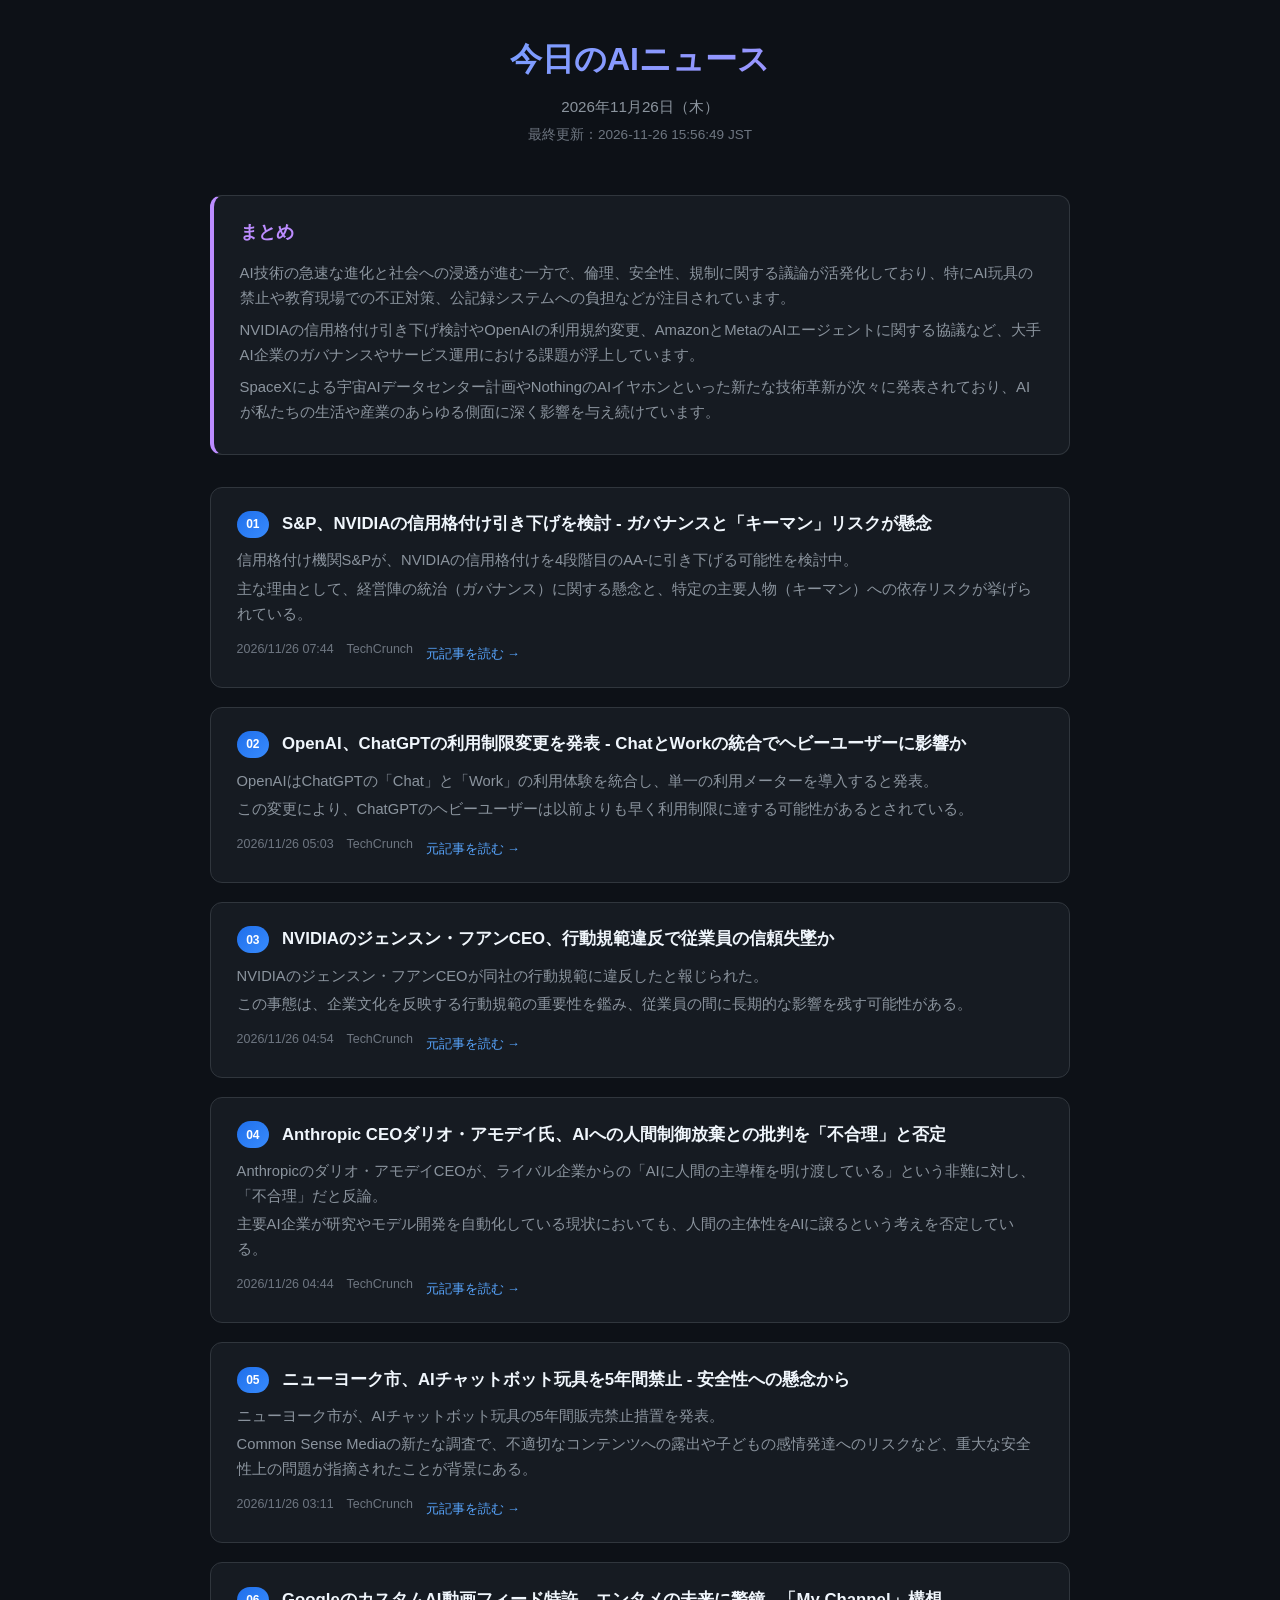
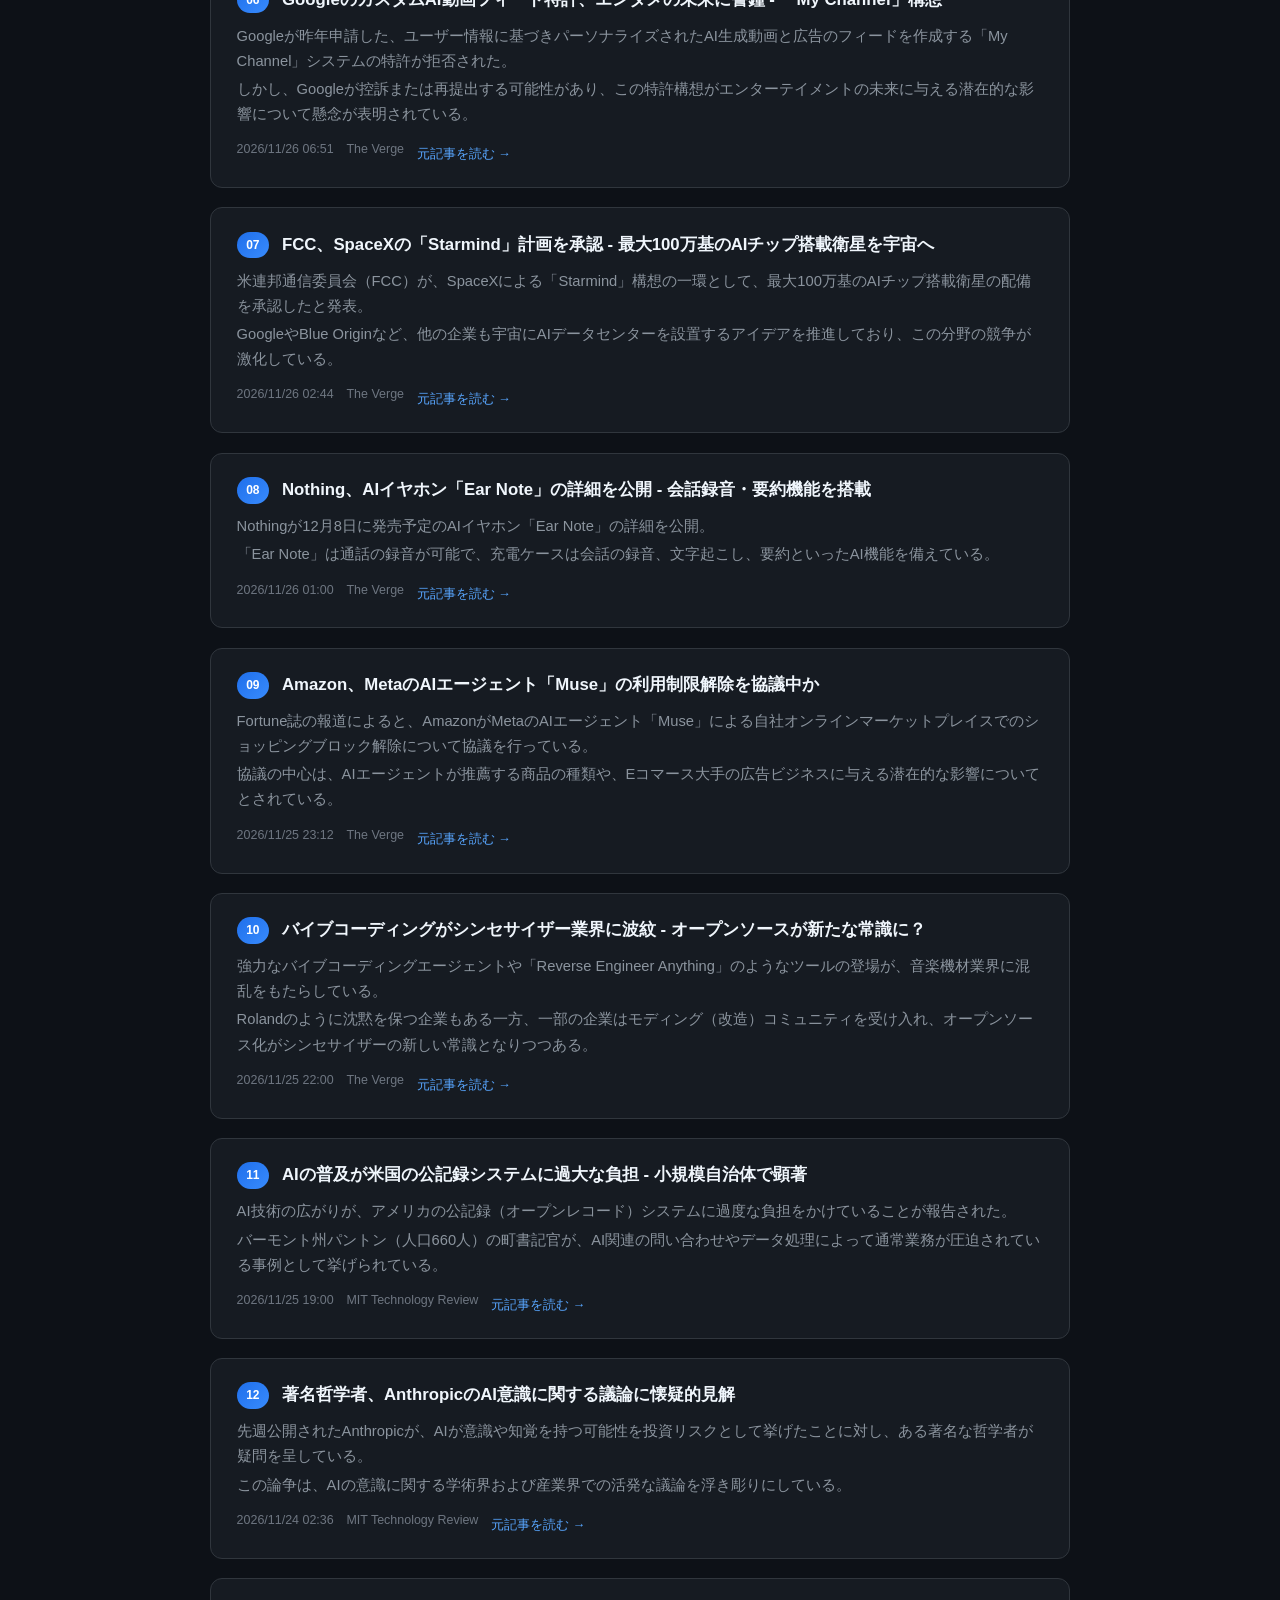
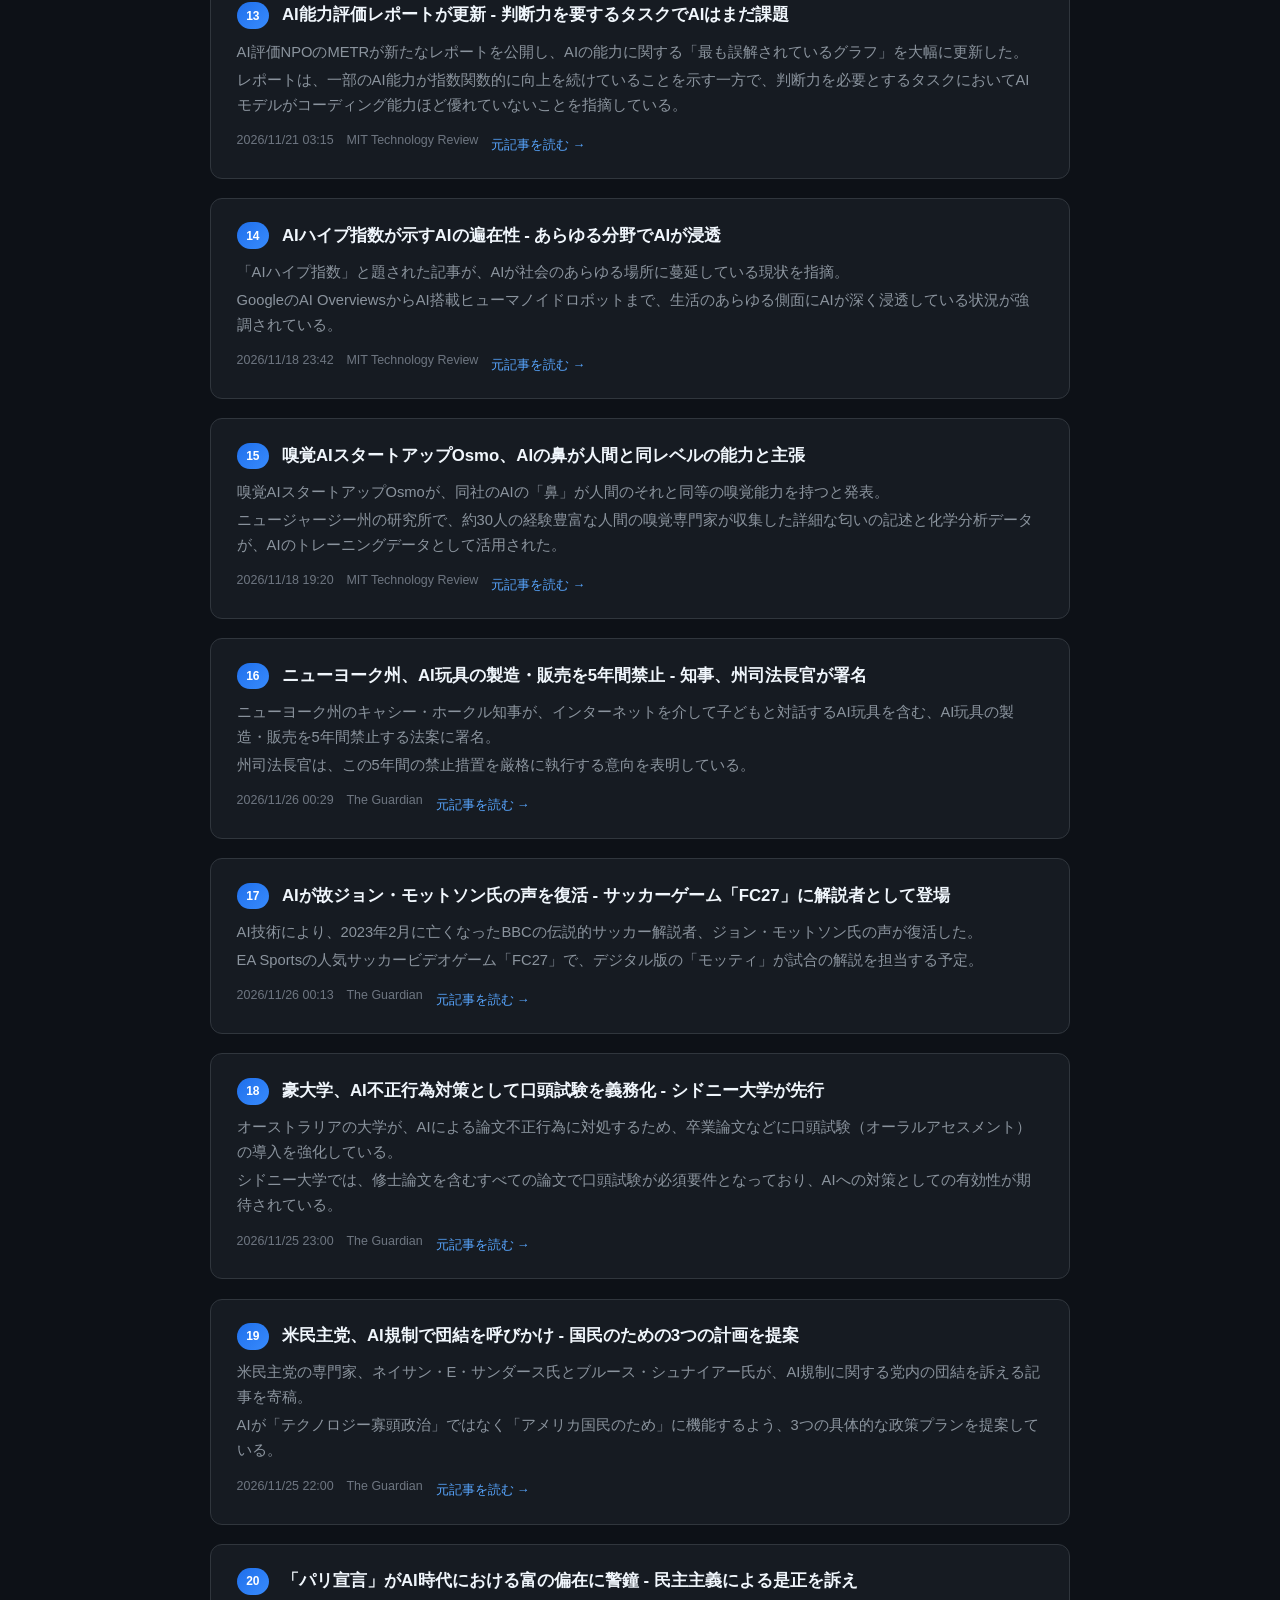
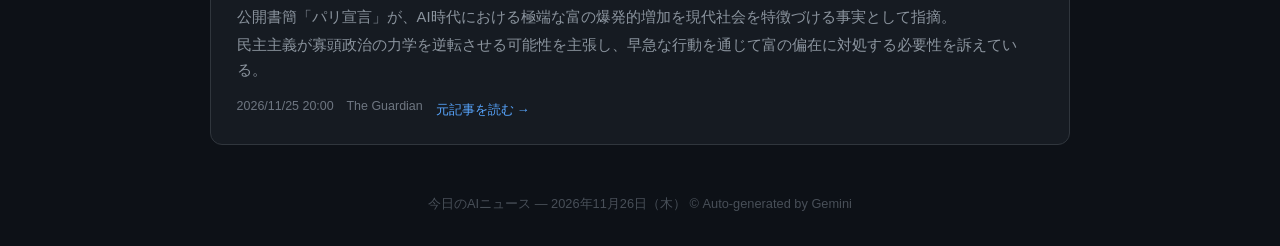
==== commit 35ca633f: "AI news updated: 2026-11-26 06:59" ====
--- a/ai.html
+++ b/ai.html
@@ -17,74 +17,74 @@
     <header>
       <h1>今日のAIニュース</h1>
       <p class="date">2026年11月26日（木）</p>
-      <p class="updated-at">最終更新：2026-11-26 08:56:52 JST</p>
+      <p class="updated-at">最終更新：2026-11-26 15:56:49 JST</p>
     </header>
     <div class="summary-section">
       <h3>まとめ</h3>
-      <p>主要AI企業は、NVIDIAの信用格付け引き下げ検討やOpenAIの利用制限強化など、事業展開におけるガバナンスや利用者への影響が注目されており、AnthropicのCEOがAIと人間制御に関する批判に反論するなど、倫理的立場を巡る議論も活発化しています。</p>
-      <p>AIの社会実装が進む中で、ニューヨーク州でのAI玩具の製造・販売禁止、AIによる公文書システムへの負荷、大学でのAI盗用対策、そしてAI時代の富の集中と民主党のAI規制案など、安全性、公平性、倫理、規制に関する議論が政府、教育機関、市民社会の各方面で深まっています。</p>
-      <p>技術革新の面では、SpaceXによる宇宙データセンター構想の承認、NothingのAI搭載イヤホンの詳細公開、AIによる故人の声の復活、AI嗅覚の人間レベル到達といった多様な分野でAI技術が進化し、新たな製品やサービスの可能性を広げています。</p>
+      <p>AI技術の急速な進化と社会への浸透が進む一方で、倫理、安全性、規制に関する議論が活発化しており、特にAI玩具の禁止や教育現場での不正対策、公記録システムへの負担などが注目されています。</p>
+      <p>NVIDIAの信用格付け引き下げ検討やOpenAIの利用規約変更、AmazonとMetaのAIエージェントに関する協議など、大手AI企業のガバナンスやサービス運用における課題が浮上しています。</p>
+      <p>SpaceXによる宇宙AIデータセンター計画やNothingのAIイヤホンといった新たな技術革新が次々に発表されており、AIが私たちの生活や産業のあらゆる側面に深く影響を与え続けています。</p>
     </div>
     <div class="news-grid">
-      <div class="card"><div class="card-header"><span class="badge">01</span><h2>S&P、NVIDIAの信用格付け引き下げを検討 – ガバナンスと「キーマン」リスクを指摘</h2></div>        <p>格付け機関S&Pは、NVIDIAの信用格付けを現在のAAからAA-に引き下げる可能性を示唆した。</p>
-        <p>主な理由として、NVIDIAのガバナンス体制の不透明性や、ジェンスン・フアンCEOへの「キーマン」依存度が高い点が挙げられている。</p>
-        <div class="source-row"><span class="pub-time">2026/11/26 07:44</span><span class="site-name">TechCrunch</span><a class="source" href="https://techcrunch.com/2026/11/25/sp-considers-nvidia-credit-downgrade-over-governance-and-key-man-risks/" target="_blank">元記事を読む →</a></div></div>
-      <div class="card"><div class="card-header"><span class="badge">02</span><h2>OpenAI、ChatGPTのチャットとワーク統合によりヘビーユーザーの利用制限強化を予告</h2></div>        <p>OpenAIは、ChatGPTの「チャット」と「ワーク」機能を統合し、単一の利用メーターを導入すると発表した。</p>
-        <p>これにより、ヘビーユーザーは以前よりも早く利用制限に達する可能性があると警告している。</p>
-        <div class="source-row"><span class="pub-time">2026/11/26 05:03</span><span class="site-name">TechCrunch</span><a class="source" href="https://techcrunch.com/2026/11/25/openai-says-heavy-chatgpt-users-may-hit-limits- sooner-as-it-merges-chat-and-work/" target="_blank">元記事を読む →</a></div></div>
-      <div class="card"><div class="card-header"><span class="badge">03</span><h2>NVIDIA CEOジェンスン・フアン氏の行動規範違反が波紋、従業員間に不満か</h2></div>        <p>NVIDIAのジェンスン・フアンCEOが企業行動規範に違反する行為を行ったと報じられた。</p>
-        <p>この一件がNVIDIAの企業文化に与える影響や、従業員からの信頼失墜につながる可能性が指摘されている。</p>
+      <div class="card"><div class="card-header"><span class="badge">01</span><h2>S&P、NVIDIAの信用格付け引き下げを検討 - ガバナンスと「キーマン」リスクが懸念</h2></div>        <p>信用格付け機関S&Pが、NVIDIAの信用格付けを4段階目のAA-に引き下げる可能性を検討中。</p>
+        <p>主な理由として、経営陣の統治（ガバナンス）に関する懸念と、特定の主要人物（キーマン）への依存リスクが挙げられている。</p>
+        <div class="source-row"><span class="pub-time">2026/11/26 07:44</span><span class="site-name">TechCrunch</span><a class="source" href="https://techcrunch.com/2026/11/25/sp-consider-nvidia-credit-downgrade-over-governance-and-key-man-risks/" target="_blank">元記事を読む →</a></div></div>
+      <div class="card"><div class="card-header"><span class="badge">02</span><h2>OpenAI、ChatGPTの利用制限変更を発表 - ChatとWorkの統合でヘビーユーザーに影響か</h2></div>        <p>OpenAIはChatGPTの「Chat」と「Work」の利用体験を統合し、単一の利用メーターを導入すると発表。</p>
+        <p>この変更により、ChatGPTのヘビーユーザーは以前よりも早く利用制限に達する可能性があるとされている。</p>
+        <div class="source-row"><span class="pub-time">2026/11/26 05:03</span><span class="site-name">TechCrunch</span><a class="source" href="https://techcrunch.com/2026/11/25/openai-says-heavy-chatgpt-users-may-hit-limits-sooner-as-it-merges-chat-and-work/" target="_blank">元記事を読む →</a></div></div>
+      <div class="card"><div class="card-header"><span class="badge">03</span><h2>NVIDIAのジェンスン・フアンCEO、行動規範違反で従業員の信頼失墜か</h2></div>        <p>NVIDIAのジェンスン・フアンCEOが同社の行動規範に違反したと報じられた。</p>
+        <p>この事態は、企業文化を反映する行動規範の重要性を鑑み、従業員の間に長期的な影響を残す可能性がある。</p>
         <div class="source-row"><span class="pub-time">2026/11/26 04:54</span><span class="site-name">TechCrunch</span><a class="source" href="https://techcrunch.com/2026/11/25/jensen-huang-broke-nvidias-code-of-conduct-and-his-employees-may-not-forget-it/" target="_blank">元記事を読む →</a></div></div>
-      <div class="card"><div class="card-header"><span class="badge">04</span><h2>Anthropic CEOダリオ・アモデイ氏、AIへの人間制御放棄との批判を「ばかげている」と一蹴</h2></div>        <p>Anthropicのダリオ・アモデイCEOは、競合他社からの「AIに人間の意思決定を明け渡すことを支持している」という批判に対し、強く反論した。</p>
-        <p>主要AI企業がAIによる研究やモデル開発を自動化している現状においても、人間による制御の重要性を強調している。</p>
-        <div class="source-row"><span class="pub-time">2026/11/26 04:44</span><span class="site-name">TechCrunch</span><a class="source" href="https://techcrunch.com/2026/11/25/anthropics-dario-amodei-calls-accusions-of-surrendering-human-control-to-ai-absurd/" target="_blank">元記事を読む →</a></div></div>
-      <div class="card"><div class="card-header"><span class="badge">05</span><h2>クリスマスにAI玩具は買えない？ニューヨーク州がチャットボット玩具を5年間禁止</h2></div>        <p>ニューヨーク州は、子ども向けAIチャットボット玩具を5年間禁止する法案を可決した。</p>
-        <p>Common Sense Mediaによる新たな調査が、不適切なコンテンツへの露出や感情発達へのリスクなど、安全性に関する深刻な問題点を明らかにしたことを受けての措置。</p>
+      <div class="card"><div class="card-header"><span class="badge">04</span><h2>Anthropic CEOダリオ・アモデイ氏、AIへの人間制御放棄との批判を「不合理」と否定</h2></div>        <p>Anthropicのダリオ・アモデイCEOが、ライバル企業からの「AIに人間の主導権を明け渡している」という非難に対し、「不合理」だと反論。</p>
+        <p>主要AI企業が研究やモデル開発を自動化している現状においても、人間の主体性をAIに譲るという考えを否定している。</p>
+        <div class="source-row"><span class="pub-time">2026/11/26 04:44</span><span class="site-name">TechCrunch</span><a class="source" href="https://techcrunch.com/2026/11/25/anthropics-dario-amodei-calls-accusations-of-surrendering-human-control-to-ai-absurd/" target="_blank">元記事を読む →</a></div></div>
+      <div class="card"><div class="card-header"><span class="badge">05</span><h2>ニューヨーク市、AIチャットボット玩具を5年間禁止 - 安全性への懸念から</h2></div>        <p>ニューヨーク市が、AIチャットボット玩具の5年間販売禁止措置を発表。</p>
+        <p>Common Sense Mediaの新たな調査で、不適切なコンテンツへの露出や子どもの感情発達へのリスクなど、重大な安全性上の問題が指摘されたことが背景にある。</p>
         <div class="source-row"><span class="pub-time">2026/11/26 03:11</span><span class="site-name">TechCrunch</span><a class="source" href="https://techcrunch.com/2026/11/25/want-to-buy-your-kid-an-ai-toy-this-christmas-not-in-new-york/" target="_blank">元記事を読む →</a></div></div>
-      <div class="card"><div class="card-header"><span class="badge">06</span><h2>GoogleのAIカスタム動画フィード特許、エンターテイメントの未来に暗い影</h2></div>        <p>Googleが昨年出願した、AIがユーザー情報に基づきパーソナライズされた動画や広告を生成するシステム「My Channel」の特許が却下された。</p>
-        <p>しかしGoogleは異議申し立てや再提出を行う可能性があり、AIによる過剰なパーソナライゼーションがエンターテイメントの未来に及ぼす影響が懸念されている。</p>
+      <div class="card"><div class="card-header"><span class="badge">06</span><h2>GoogleのカスタムAI動画フィード特許、エンタメの未来に警鐘 - 「My Channel」構想</h2></div>        <p>Googleが昨年申請した、ユーザー情報に基づきパーソナライズされたAI生成動画と広告のフィードを作成する「My Channel」システムの特許が拒否された。</p>
+        <p>しかし、Googleが控訴または再提出する可能性があり、この特許構想がエンターテイメントの未来に与える潜在的な影響について懸念が表明されている。</p>
         <div class="source-row"><span class="pub-time">2026/11/26 06:51</span><span class="site-name">The Verge</span><a class="source" href="https://www.theverge.com/entertainment/1042221/google-my-channel-ai-video-patent" target="_blank">元記事を読む →</a></div></div>
-      <div class="card"><div class="card-header"><span class="badge">07</span><h2>SpaceX、AIデータセンター衛星100万基の宇宙展開計画をFCCが承認</h2></div>        <p>米連邦通信委員会（FCC）は、SpaceXの「Starmind」構想に基づき、最大100万基のAIチップ搭載データセンター衛星を軌道上に展開することを承認した。</p>
-        <p>GoogleやBlue Originなども宇宙にAIデータセンターを構築する計画を進めており、宇宙でのAIインフラ競争が激化している。</p>
+      <div class="card"><div class="card-header"><span class="badge">07</span><h2>FCC、SpaceXの「Starmind」計画を承認 - 最大100万基のAIチップ搭載衛星を宇宙へ</h2></div>        <p>米連邦通信委員会（FCC）が、SpaceXによる「Starmind」構想の一環として、最大100万基のAIチップ搭載衛星の配備を承認したと発表。</p>
+        <p>GoogleやBlue Originなど、他の企業も宇宙にAIデータセンターを設置するアイデアを推進しており、この分野の競争が激化している。</p>
         <div class="source-row"><span class="pub-time">2026/11/26 02:44</span><span class="site-name">The Verge</span><a class="source" href="https://www.theverge.com/science/1042278/spacex-fcc-starmind-ai-space-data-centers" target="_blank">元記事を読む →</a></div></div>
-      <div class="card"><div class="card-header"><span class="badge">08</span><h2>Nothing、AI搭載ワイヤレスイヤホン「Ear Note」とケースの詳細を公開</h2></div>        <p>Nothingは、12月8日発売予定のAI搭載ワイヤレスイヤホン「Ear Note」の詳しい情報を披露した。</p>
-        <p>イヤホンは通話録音機能を持ち、充電ケースは会話の録音、文字起こし、要約が可能なマイクを搭載している。</p>
+      <div class="card"><div class="card-header"><span class="badge">08</span><h2>Nothing、AIイヤホン「Ear Note」の詳細を公開 - 会話録音・要約機能を搭載</h2></div>        <p>Nothingが12月8日に発売予定のAIイヤホン「Ear Note」の詳細を公開。</p>
+        <p>「Ear Note」は通話の録音が可能で、充電ケースは会話の録音、文字起こし、要約といったAI機能を備えている。</p>
         <div class="source-row"><span class="pub-time">2026/11/26 01:00</span><span class="site-name">The Verge</span><a class="source" href="https://www.theverge.com/gadgets/1042162/nothing-ear-note-ai-earbuds-reveal" target="_blank">元記事を読む →</a></div></div>
-      <div class="card"><div class="card-header"><span class="badge">09</span><h2>Amazon、MetaのAIショッピングエージェント「Muse」の利用ブロック解除を協議か</h2></div>        <p>Fortune誌の報道によると、AmazonはMetaのAIエージェント「Muse」が自社のオンラインマーケットプレイスで買い物することを許可する方向で協議を行っている。</p>
-        <p>協議は、Museが推奨する商品の種類や、Amazonの広告事業への潜在的な影響に焦点を当てているとされている。</p>
+      <div class="card"><div class="card-header"><span class="badge">09</span><h2>Amazon、MetaのAIエージェント「Muse」の利用制限解除を協議中か</h2></div>        <p>Fortune誌の報道によると、AmazonがMetaのAIエージェント「Muse」による自社オンラインマーケットプレイスでのショッピングブロック解除について協議を行っている。</p>
+        <p>協議の中心は、AIエージェントが推薦する商品の種類や、Eコマース大手の広告ビジネスに与える潜在的な影響についてとされている。</p>
         <div class="source-row"><span class="pub-time">2026/11/25 23:12</span><span class="site-name">The Verge</span><a class="source" href="https://www.theverge.com/tech/1042071/meta-amazon-muse-ai-shopping-discussions" target="_blank">元記事を読む →</a></div></div>
-      <div class="card"><div class="card-header"><span class="badge">10</span><h2>「vibe-coding」がシンセサイザー業界を席巻、オープンソース化が新たな潮流に</h2></div>        <p>強力な「vibe-coding」エージェントや「Reverse Engineer Anything」のようなAIツールの登場が、音楽機材業界に混乱をもたらしている。</p>
-        <p>Rolandのような一部企業が沈黙を保つ中、多くの企業がモッディングコミュニティを受け入れ、シンセサイザーのファームウェアにおけるオープンソース化が新たな常識となりつつある。</p>
+      <div class="card"><div class="card-header"><span class="badge">10</span><h2>バイブコーディングがシンセサイザー業界に波紋 - オープンソースが新たな常識に？</h2></div>        <p>強力なバイブコーディングエージェントや「Reverse Engineer Anything」のようなツールの登場が、音楽機材業界に混乱をもたらしている。</p>
+        <p>Rolandのように沈黙を保つ企業もある一方、一部の企業はモディング（改造）コミュニティを受け入れ、オープンソース化がシンセサイザーの新しい常識となりつつある。</p>
         <div class="source-row"><span class="pub-time">2026/11/25 22:00</span><span class="site-name">The Verge</span><a class="source" href="https://www.theverge.com/ai-artificial-intelligence/1040081/vibe-coding-open-source-music-firmware" target="_blank">元記事を読む →</a></div></div>
-      <div class="card"><div class="card-header"><span class="badge">11</span><h2>AIの台頭がアメリカの公文書公開制度に大きな負担をかける</h2></div>        <p>AIの普及により、アメリカの地方行政における公文書公開システムが新たな課題に直面している。</p>
-        <p>バーモント州パントン町の例では、AIが生成する大量のデータや問い合わせへの対応が、限られたリソースの町職員にとって過大な負担となっている。</p>
+      <div class="card"><div class="card-header"><span class="badge">11</span><h2>AIの普及が米国の公記録システムに過大な負担 - 小規模自治体で顕著</h2></div>        <p>AI技術の広がりが、アメリカの公記録（オープンレコード）システムに過度な負担をかけていることが報告された。</p>
+        <p>バーモント州パントン（人口660人）の町書記官が、AI関連の問い合わせやデータ処理によって通常業務が圧迫されている事例として挙げられている。</p>
         <div class="source-row"><span class="pub-time">2026/11/25 19:00</span><span class="site-name">MIT Technology Review</span><a class="source" href="https://www.technologyreview.com/2026/11/25/1149702/ai-is-straining-americas-open-records-systems/" target="_blank">元記事を読む →</a></div></div>
-      <div class="card"><div class="card-header"><span class="badge">12</span><h2>著名な哲学者、Anthropicの「AI意識の可能性」主張に疑問を呈する</h2></div>        <p>Anthropicが株式公開の際に、AIが意識を持つ可能性を投資リスクとして挙げたことに対し、ある伝説的な哲学者が異論を唱えている。</p>
-        <p>AIが意識や感情を持つという概念に対する議論が、学術界およびAI業界内で活発化していることを示唆している。</p>
+      <div class="card"><div class="card-header"><span class="badge">12</span><h2>著名哲学者、AnthropicのAI意識に関する議論に懐疑的見解</h2></div>        <p>先週公開されたAnthropicが、AIが意識や知覚を持つ可能性を投資リスクとして挙げたことに対し、ある著名な哲学者が疑問を呈している。</p>
+        <p>この論争は、AIの意識に関する学術界および産業界での活発な議論を浮き彫りにしている。</p>
         <div class="source-row"><span class="pub-time">2026/11/24 02:36</span><span class="site-name">MIT Technology Review</span><a class="source" href="https://www.technologyreview.com/2026/11/23/1149569/a-legendary-philosopher-isnt-buying-anthropics-consciousness-argument/" target="_blank">元記事を読む →</a></div></div>
-      <div class="card"><div class="card-header"><span class="badge">13</span><h2>AIの最も誤解されているグラフが大幅更新、モデル能力の進化と課題が明らかに</h2></div>        <p>AI評価NPOのMETRが、AIの能力向上に関する最新レポートを発表し、一部のAI能力が引き続き指数関数的な軌道で改善していることを示した。</p>
-        <p>しかし、モデルの判断力を要するタスクにおける能力は、コーディング能力と比較してまだ劣っていることも指摘されている。</p>
+      <div class="card"><div class="card-header"><span class="badge">13</span><h2>AI能力評価レポートが更新 - 判断力を要するタスクでAIはまだ課題</h2></div>        <p>AI評価NPOのMETRが新たなレポートを公開し、AIの能力に関する「最も誤解されているグラフ」を大幅に更新した。</p>
+        <p>レポートは、一部のAI能力が指数関数的に向上を続けていることを示す一方で、判断力を必要とするタスクにおいてAIモデルがコーディング能力ほど優れていないことを指摘している。</p>
         <div class="source-row"><span class="pub-time">2026/11/21 03:15</span><span class="site-name">MIT Technology Review</span><a class="source" href="https://www.technologyreview.com/2026/11/20/1149399/the-most-misunderstood-graph-in-ai-just-got-a-major-update/" target="_blank">元記事を読む →</a></div></div>
-      <div class="card"><div class="card-header"><span class="badge">14</span><h2>「AIハイプ指数」が示すAIの全方位的な浸透、日常生活への影響を指摘</h2></div>        <p>「AIハイプ指数」が、AIがGoogleのAI概要や家庭用ロボットなど、あらゆる場所に急速に広まっている現状を強調している。</p>
-        <p>AIが社会に深く浸透している一方で、その影響や課題についても議論が活発になっている。</p>
+      <div class="card"><div class="card-header"><span class="badge">14</span><h2>AIハイプ指数が示すAIの遍在性 - あらゆる分野でAIが浸透</h2></div>        <p>「AIハイプ指数」と題された記事が、AIが社会のあらゆる場所に蔓延している現状を指摘。</p>
+        <p>GoogleのAI OverviewsからAI搭載ヒューマノイドロボットまで、生活のあらゆる側面にAIが深く浸透している状況が強調されている。</p>
         <div class="source-row"><span class="pub-time">2026/11/18 23:42</span><span class="site-name">MIT Technology Review</span><a class="source" href="https://www.technologyreview.com/2026/11/18/1148650/ai-hype-index-ai-is-everywhere/" target="_blank">元記事を読む →</a></div></div>
-      <div class="card"><div class="card-header"><span class="badge">15</span><h2>香りスタートアップOsmo、AIの「嗅覚」が人間と同レベルに到達と発表</h2></div>        <p>AIスタートアップOsmoは、同社が開発したAIによる「嗅覚」が人間の嗅覚と同等のレベルに達したと主張している。</p>
-        <p>30人ほどの人間による専門チームが地球上のあらゆる匂いを分析し、化学分析とクロスリファレンスすることで、AIのトレーニングデータを構築した。</p>
+      <div class="card"><div class="card-header"><span class="badge">15</span><h2>嗅覚AIスタートアップOsmo、AIの鼻が人間と同レベルの能力と主張</h2></div>        <p>嗅覚AIスタートアップOsmoが、同社のAIの「鼻」が人間のそれと同等の嗅覚能力を持つと発表。</p>
+        <p>ニュージャージー州の研究所で、約30人の経験豊富な人間の嗅覚専門家が収集した詳細な匂いの記述と化学分析データが、AIのトレーニングデータとして活用された。</p>
         <div class="source-row"><span class="pub-time">2026/11/18 19:20</span><span class="site-name">MIT Technology Review</span><a class="source" href="https://www.technologyreview.com/2026/11/18/1148816/smell-startup-osmo-ai-nose-good-as-humans/" target="_blank">元記事を読む →</a></div></div>
-      <div class="card"><div class="card-header"><span class="badge">16</span><h2>ニューヨーク州、インターネット接続型のAI玩具を含むAI玩具の5年間製造・販売禁止を決定</h2></div>        <p>キャシー・ホークル州知事が署名した法律により、ニューヨーク州ではAI玩具、特にインターネットを通じて子どもと会話するタイプの玩具が5年間製造・販売禁止となる。</p>
-        <p>州司法長官は、この5年間の禁止措置を厳格に執行する意向を示しており、子どもたちの安全確保が最優先事項とされている。</p>
+      <div class="card"><div class="card-header"><span class="badge">16</span><h2>ニューヨーク州、AI玩具の製造・販売を5年間禁止 - 知事、州司法長官が署名</h2></div>        <p>ニューヨーク州のキャシー・ホークル知事が、インターネットを介して子どもと対話するAI玩具を含む、AI玩具の製造・販売を5年間禁止する法案に署名。</p>
+        <p>州司法長官は、この5年間の禁止措置を厳格に執行する意向を表明している。</p>
         <div class="source-row"><span class="pub-time">2026/11/26 00:29</span><span class="site-name">The Guardian</span><a class="source" href="https://www.theguardian.com/us-news/2026/nov/25/new-york-bans-ai-toys" target="_blank">元記事を読む →</a></div></div>
-      <div class="card"><div class="card-header"><span class="badge">17</span><h2>AIが故ジョン・モットソン氏の声を復活、人気サッカーゲーム「FC27」に採用</h2></div>        <p>AI技術が、2023年に逝去したBBCの著名なサッカー解説者ジョン・モットソン氏（愛称：モッティ）の声をデジタル化して復活させた。</p>
-        <p>モットソン氏の家族の許可を得て、EA Sportsの人気サッカービデオゲーム「FC27」のコメンテーターとして起用される。</p>
+      <div class="card"><div class="card-header"><span class="badge">17</span><h2>AIが故ジョン・モットソン氏の声を復活 - サッカーゲーム「FC27」に解説者として登場</h2></div>        <p>AI技術により、2023年2月に亡くなったBBCの伝説的サッカー解説者、ジョン・モットソン氏の声が復活した。</p>
+        <p>EA Sportsの人気サッカービデオゲーム「FC27」で、デジタル版の「モッティ」が試合の解説を担当する予定。</p>
         <div class="source-row"><span class="pub-time">2026/11/26 00:13</span><span class="site-name">The Guardian</span><a class="source" href="https://www.theguardian.com/media/2026/nov/25/ai-helps-resurrect-voice-john-motson-football-video-game-fc27" target="_blank">元記事を読む →</a></div></div>
-      <div class="card"><div class="card-header"><span class="badge">18</span><h2>オーストラリアの大学、AIによる盗用対策として修士論文に口頭評価を義務化</h2></div>        <p>オーストラリアの大学では、AIツールを使った学生の盗用（AIによる剽窃）に対処するため、修士論文や博士論文に口頭評価を導入する動きが加速している。</p>
-        <p>シドニー大学では、口頭での発表や質疑応答を必須とすることで、学生の理解度とオリジナル性を直接確認する狙いがある。</p>
+      <div class="card"><div class="card-header"><span class="badge">18</span><h2>豪大学、AI不正行為対策として口頭試験を義務化 - シドニー大学が先行</h2></div>        <p>オーストラリアの大学が、AIによる論文不正行為に対処するため、卒業論文などに口頭試験（オーラルアセスメント）の導入を強化している。</p>
+        <p>シドニー大学では、修士論文を含むすべての論文で口頭試験が必須要件となっており、AIへの対策としての有効性が期待されている。</p>
         <div class="source-row"><span class="pub-time">2026/11/25 23:00</span><span class="site-name">The Guardian</span><a class="source" href="https://www.theguardian.com/australia-news/2026/nov/25/australian-universities-tackle-ai-plagiarism-oral-assessment-honours-masters-phd" target="_blank">元記事を読む →</a></div></div>
-      <div class="card"><div class="card-header"><span class="badge">19</span><h2>民主党はAI規制で団結を、国民のための3点計画を提唱</h2></div>        <p>最新の選挙結果が、アメリカ国民がAI問題に対し行動を求めていることを示していると、ネイサン・E・サンダースとブルース・シュナイアーが指摘した。</p>
-        <p>民主党はAIがテクノロジーの寡占企業のためではなく、アメリカ国民のために機能するよう、AI規制に関する3つの具体的計画を提示する必要があると主張している。</p>
+      <div class="card"><div class="card-header"><span class="badge">19</span><h2>米民主党、AI規制で団結を呼びかけ - 国民のための3つの計画を提案</h2></div>        <p>米民主党の専門家、ネイサン・E・サンダース氏とブルース・シュナイアー氏が、AI規制に関する党内の団結を訴える記事を寄稿。</p>
+        <p>AIが「テクノロジー寡頭政治」ではなく「アメリカ国民のため」に機能するよう、3つの具体的な政策プランを提案している。</p>
         <div class="source-row"><span class="pub-time">2026/11/25 22:00</span><span class="site-name">The Guardian</span><a class="source" href="https://www.theguardian.com/commentisfree/2026/nov/25/democrats-ai-regulation-plan" target="_blank">元記事を読む →</a></div></div>
-      <div class="card"><div class="card-header"><span class="badge">20</span><h2>AI時代の極端な富に対処する「パリ宣言」—民主主義回復のための提言</h2></div>        <p>「パリ宣言」と題された公開書簡が、AI技術の発展が加速させる極端な富の集中に対処するための具体的な方策を提言している。</p>
-        <p>富の寡占化を食い止め、民主主義のダイナミクスを回復させるためには、今すぐ行動を起こす必要があると訴えている。</p>
+      <div class="card"><div class="card-header"><span class="badge">20</span><h2>「パリ宣言」がAI時代における富の偏在に警鐘 - 民主主義による是正を訴え</h2></div>        <p>公開書簡「パリ宣言」が、AI時代における極端な富の爆発的増加を現代社会を特徴づける事実として指摘。</p>
+        <p>民主主義が寡頭政治の力学を逆転させる可能性を主張し、早急な行動を通じて富の偏在に対処する必要性を訴えている。</p>
         <div class="source-row"><span class="pub-time">2026/11/25 20:00</span><span class="site-name">The Guardian</span><a class="source" href="https://www.theguardian.com/commentisfree/2026/nov/25/paris-manifesto-open-letter-ai-oligarchy" target="_blank">元記事を読む →</a></div></div>
 
     </div>
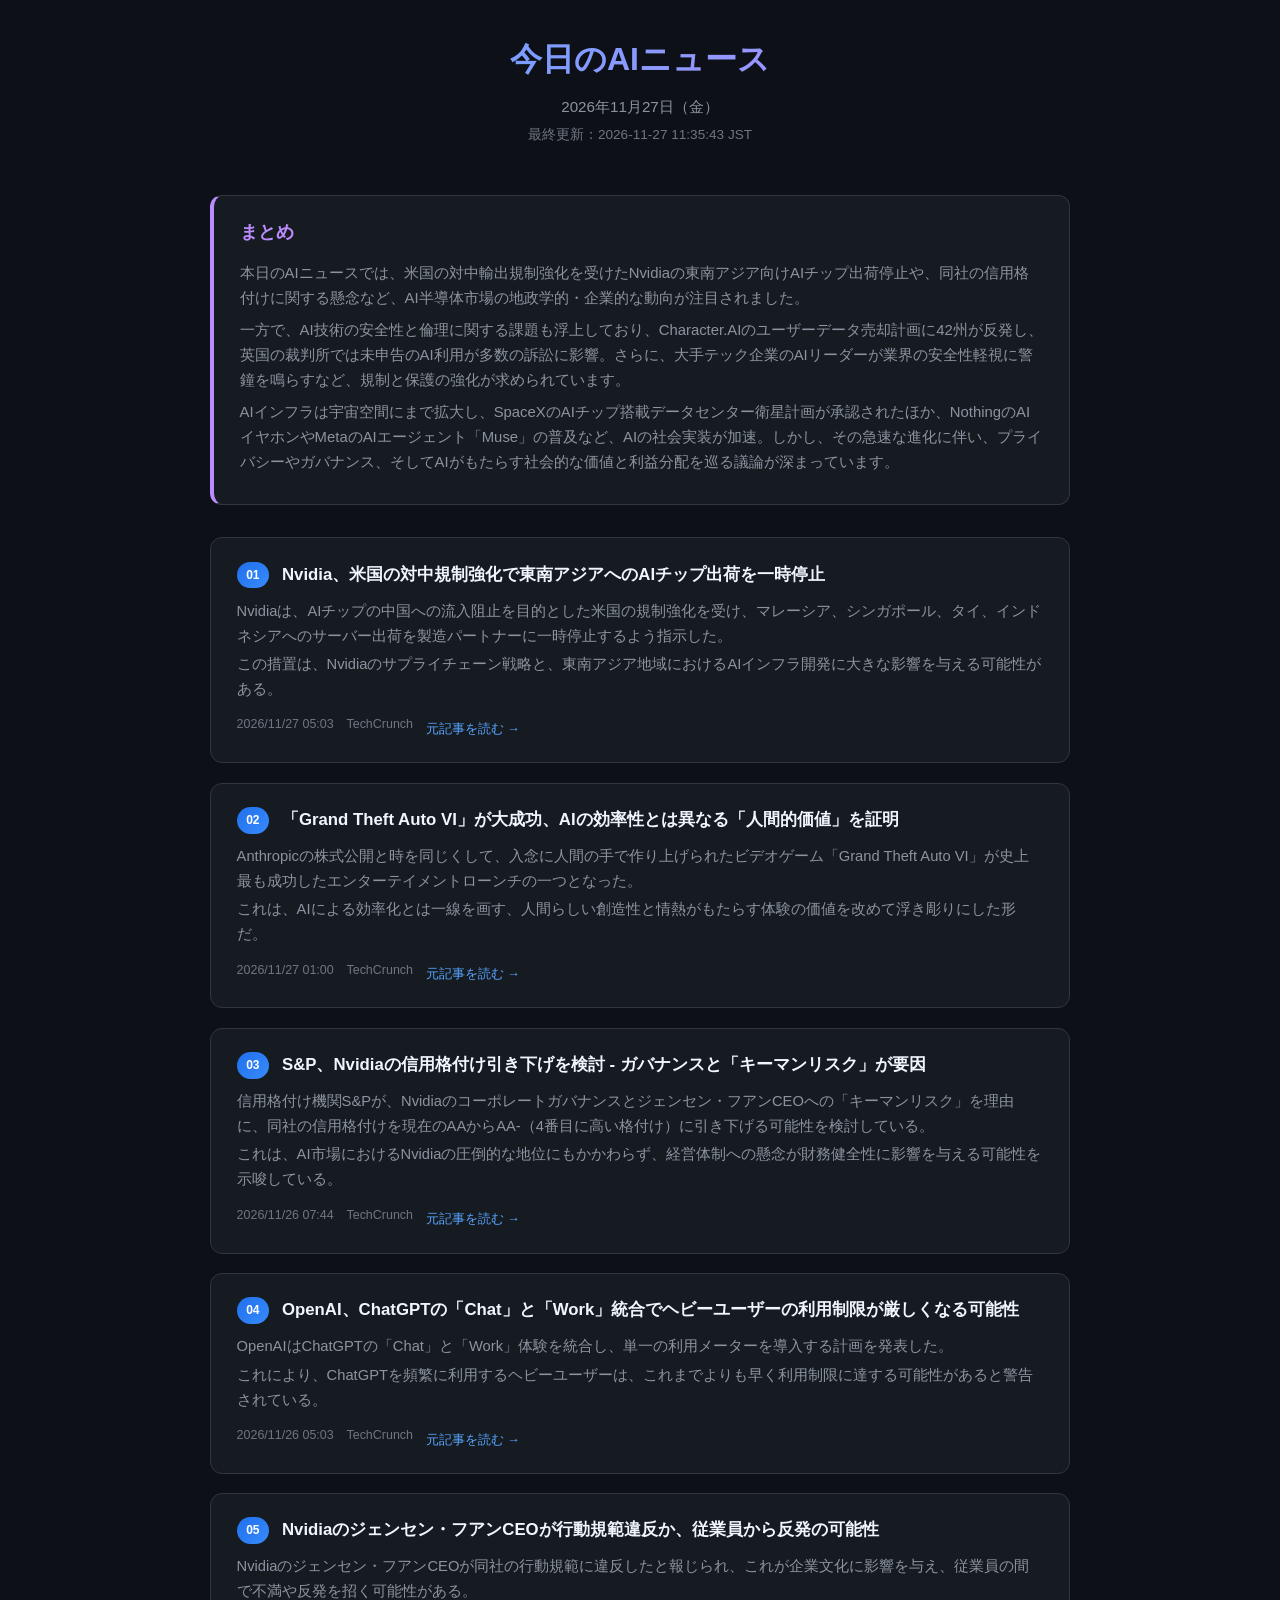
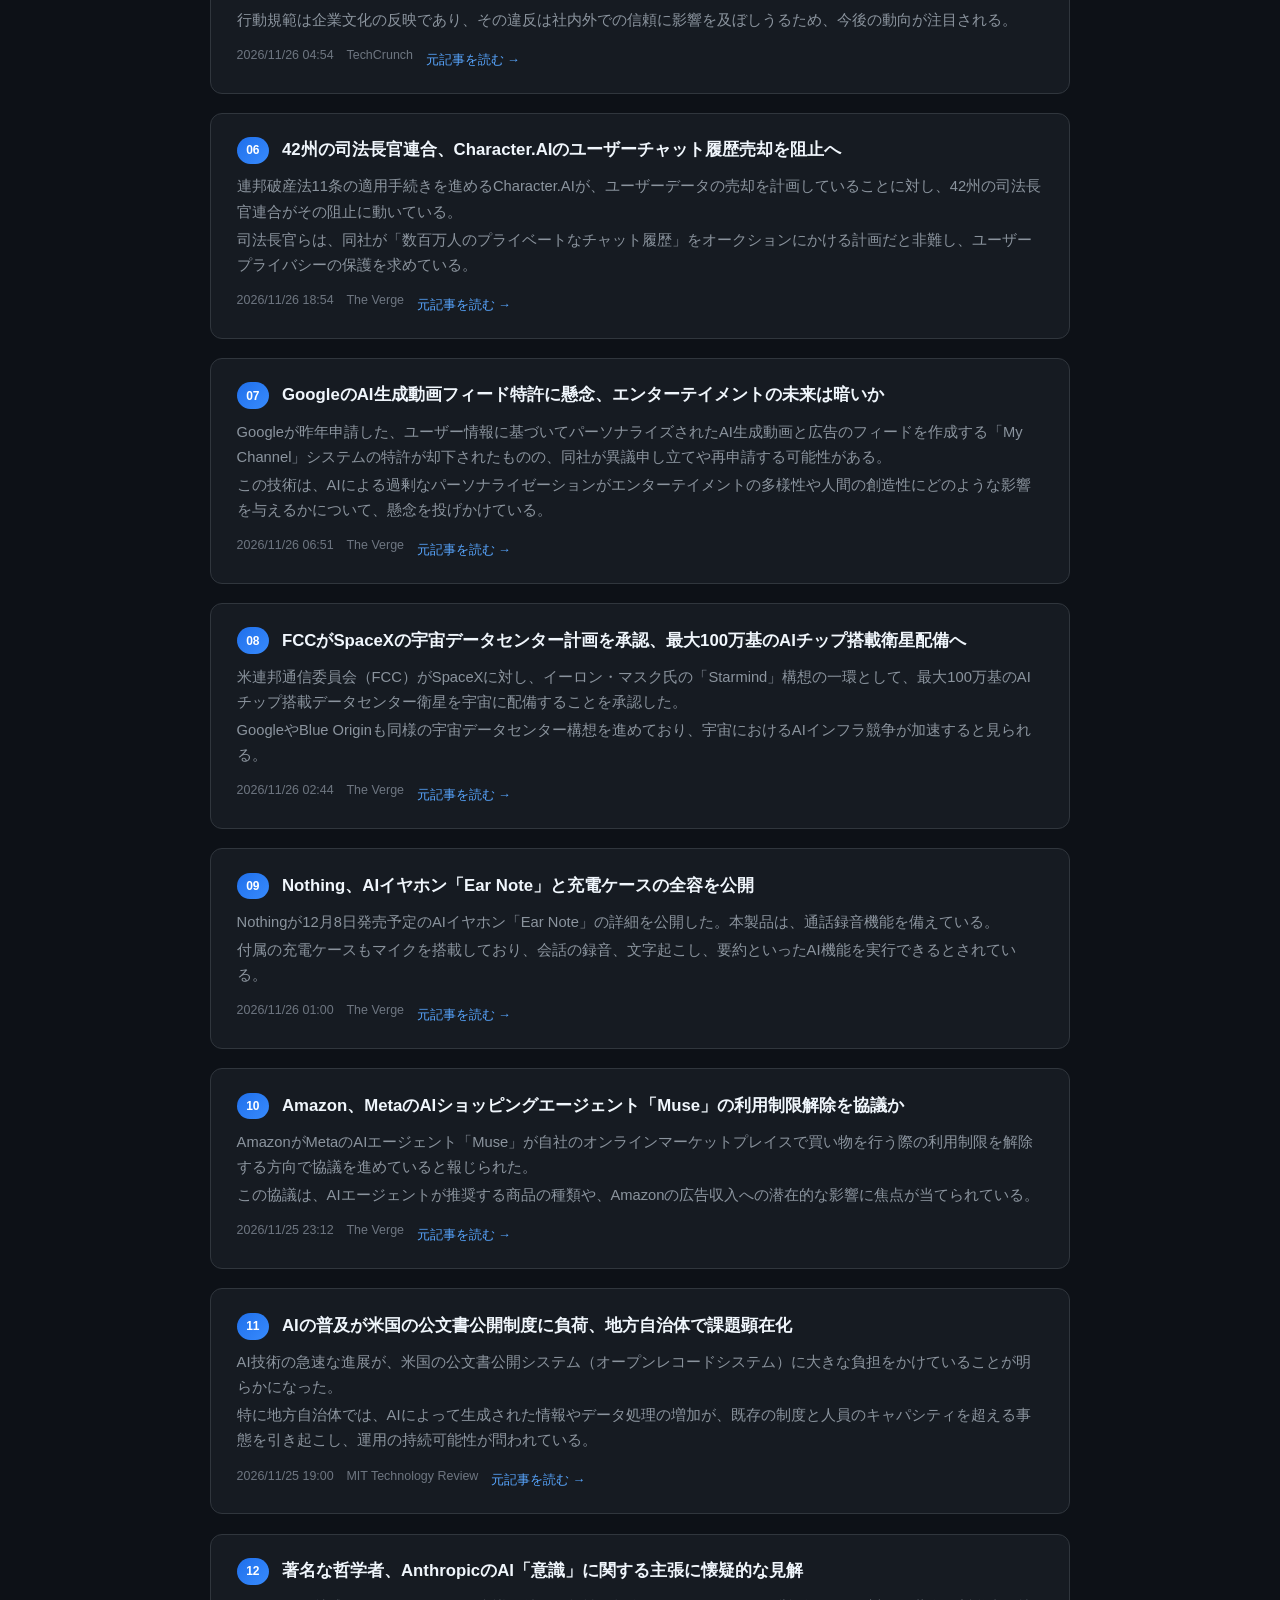
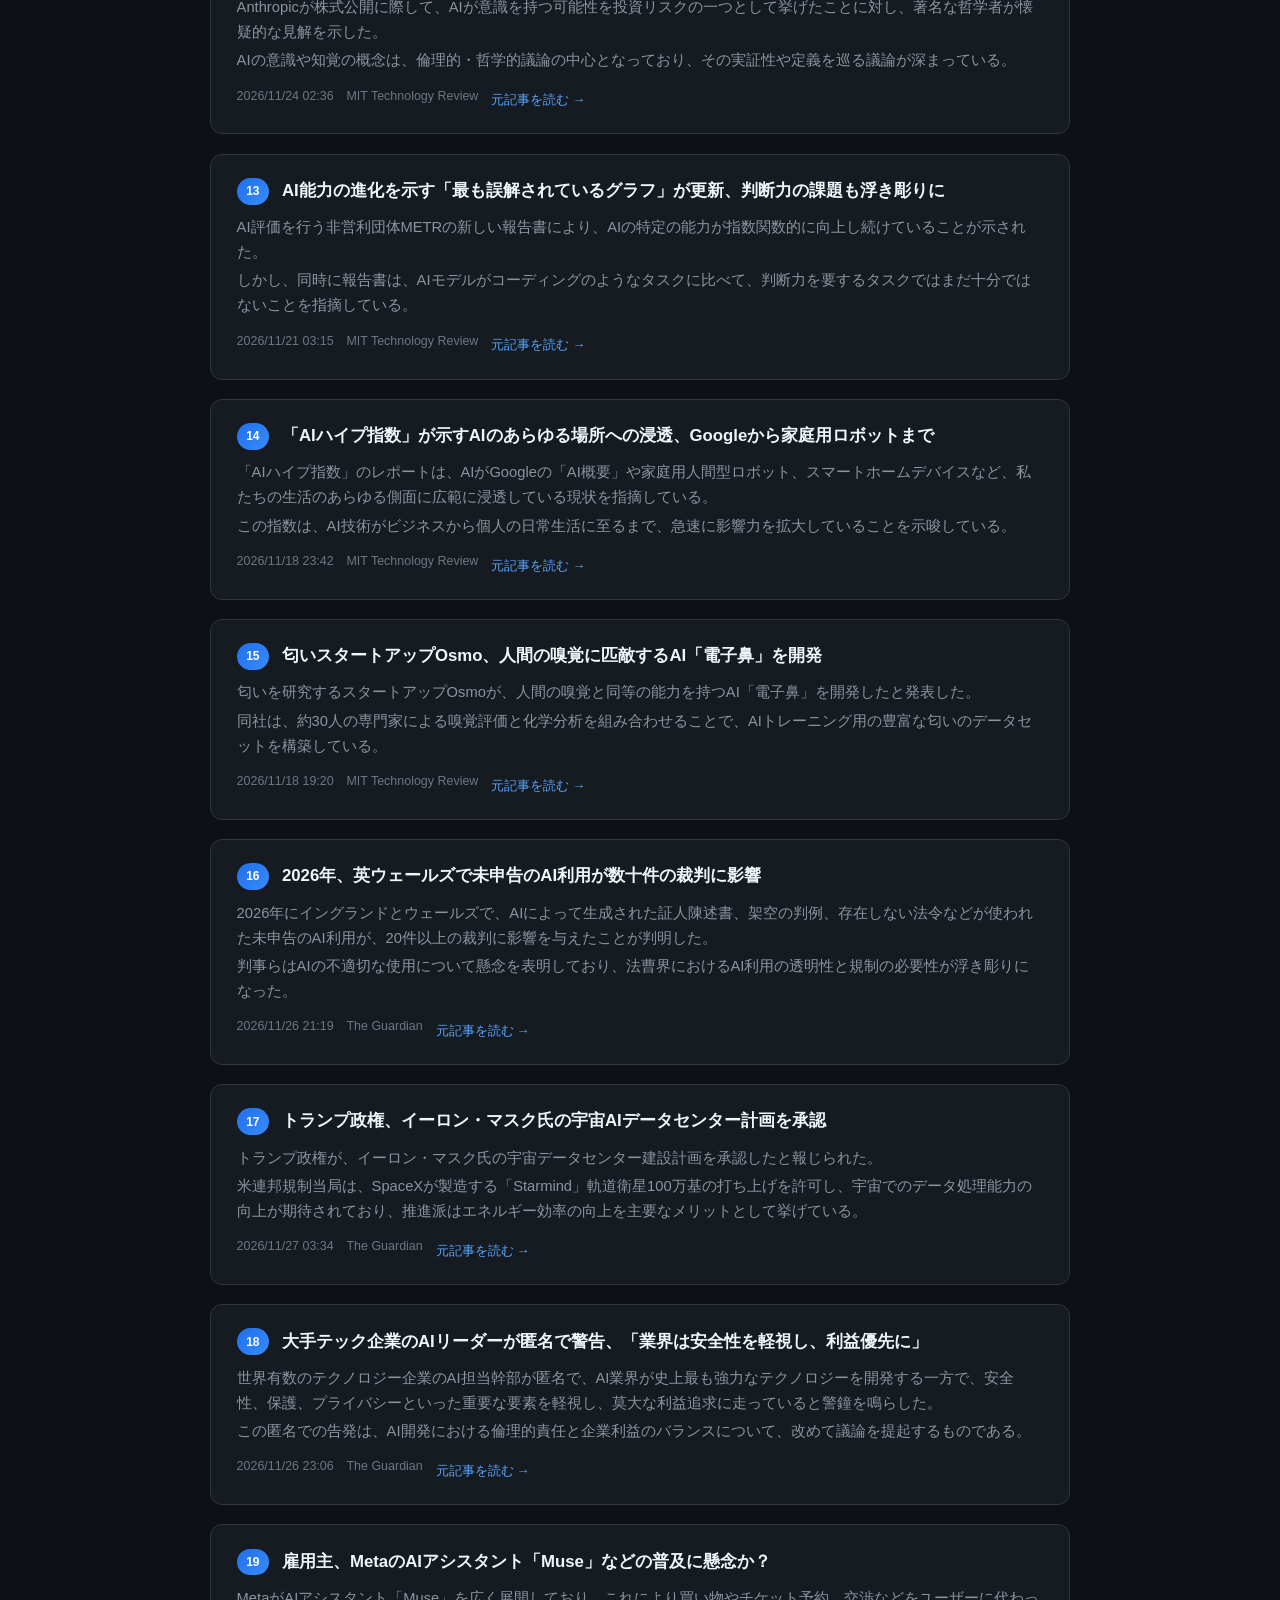
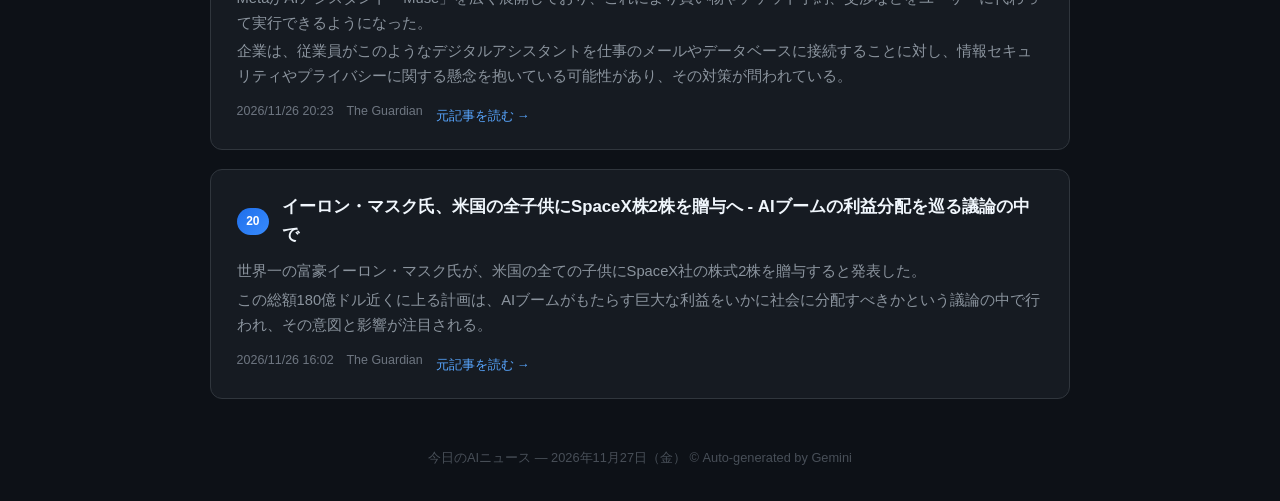
==== commit 191c39e8: "AI news updated: 2026-11-27 02:38" ====
--- a/ai.html
+++ b/ai.html
@@ -3,7 +3,7 @@
 <head>
   <meta charset="UTF-8">
   <meta name="viewport" content="width=device-width, initial-scale=1.0">
-  <title>今日のAIニュース - 2026年11月26日（木）</title>
+  <title>今日のAIニュース - 2026年11月27日（金）</title>
   <link rel="stylesheet" href="style.css">
   <style>
     .source-row { display: flex; align-items: center; gap: 0.8rem; margin-top: 0.5rem; }
@@ -16,80 +16,80 @@
   <div class="container">
     <header>
       <h1>今日のAIニュース</h1>
-      <p class="date">2026年11月26日（木）</p>
-      <p class="updated-at">最終更新：2026-11-26 15:56:49 JST</p>
+      <p class="date">2026年11月27日（金）</p>
+      <p class="updated-at">最終更新：2026-11-27 11:35:43 JST</p>
     </header>
     <div class="summary-section">
       <h3>まとめ</h3>
-      <p>AI技術の急速な進化と社会への浸透が進む一方で、倫理、安全性、規制に関する議論が活発化しており、特にAI玩具の禁止や教育現場での不正対策、公記録システムへの負担などが注目されています。</p>
-      <p>NVIDIAの信用格付け引き下げ検討やOpenAIの利用規約変更、AmazonとMetaのAIエージェントに関する協議など、大手AI企業のガバナンスやサービス運用における課題が浮上しています。</p>
-      <p>SpaceXによる宇宙AIデータセンター計画やNothingのAIイヤホンといった新たな技術革新が次々に発表されており、AIが私たちの生活や産業のあらゆる側面に深く影響を与え続けています。</p>
+      <p>本日のAIニュースでは、米国の対中輸出規制強化を受けたNvidiaの東南アジア向けAIチップ出荷停止や、同社の信用格付けに関する懸念など、AI半導体市場の地政学的・企業的な動向が注目されました。</p>
+      <p>一方で、AI技術の安全性と倫理に関する課題も浮上しており、Character.AIのユーザーデータ売却計画に42州が反発し、英国の裁判所では未申告のAI利用が多数の訴訟に影響。さらに、大手テック企業のAIリーダーが業界の安全性軽視に警鐘を鳴らすなど、規制と保護の強化が求められています。</p>
+      <p>AIインフラは宇宙空間にまで拡大し、SpaceXのAIチップ搭載データセンター衛星計画が承認されたほか、NothingのAIイヤホンやMetaのAIエージェント「Muse」の普及など、AIの社会実装が加速。しかし、その急速な進化に伴い、プライバシーやガバナンス、そしてAIがもたらす社会的な価値と利益分配を巡る議論が深まっています。</p>
     </div>
     <div class="news-grid">
-      <div class="card"><div class="card-header"><span class="badge">01</span><h2>S&P、NVIDIAの信用格付け引き下げを検討 - ガバナンスと「キーマン」リスクが懸念</h2></div>        <p>信用格付け機関S&Pが、NVIDIAの信用格付けを4段階目のAA-に引き下げる可能性を検討中。</p>
-        <p>主な理由として、経営陣の統治（ガバナンス）に関する懸念と、特定の主要人物（キーマン）への依存リスクが挙げられている。</p>
-        <div class="source-row"><span class="pub-time">2026/11/26 07:44</span><span class="site-name">TechCrunch</span><a class="source" href="https://techcrunch.com/2026/11/25/sp-consider-nvidia-credit-downgrade-over-governance-and-key-man-risks/" target="_blank">元記事を読む →</a></div></div>
-      <div class="card"><div class="card-header"><span class="badge">02</span><h2>OpenAI、ChatGPTの利用制限変更を発表 - ChatとWorkの統合でヘビーユーザーに影響か</h2></div>        <p>OpenAIはChatGPTの「Chat」と「Work」の利用体験を統合し、単一の利用メーターを導入すると発表。</p>
-        <p>この変更により、ChatGPTのヘビーユーザーは以前よりも早く利用制限に達する可能性があるとされている。</p>
-        <div class="source-row"><span class="pub-time">2026/11/26 05:03</span><span class="site-name">TechCrunch</span><a class="source" href="https://techcrunch.com/2026/11/25/openai-says-heavy-chatgpt-users-may-hit-limits-sooner-as-it-merges-chat-and-work/" target="_blank">元記事を読む →</a></div></div>
-      <div class="card"><div class="card-header"><span class="badge">03</span><h2>NVIDIAのジェンスン・フアンCEO、行動規範違反で従業員の信頼失墜か</h2></div>        <p>NVIDIAのジェンスン・フアンCEOが同社の行動規範に違反したと報じられた。</p>
-        <p>この事態は、企業文化を反映する行動規範の重要性を鑑み、従業員の間に長期的な影響を残す可能性がある。</p>
+      <div class="card"><div class="card-header"><span class="badge">01</span><h2>Nvidia、米国の対中規制強化で東南アジアへのAIチップ出荷を一時停止</h2></div>        <p>Nvidiaは、AIチップの中国への流入阻止を目的とした米国の規制強化を受け、マレーシア、シンガポール、タイ、インドネシアへのサーバー出荷を製造パートナーに一時停止するよう指示した。</p>
+        <p>この措置は、Nvidiaのサプライチェーン戦略と、東南アジア地域におけるAIインフラ開発に大きな影響を与える可能性がある。</p>
+        <div class="source-row"><span class="pub-time">2026/11/27 05:03</span><span class="site-name">TechCrunch</span><a class="source" href="https://techcrunch.com/2026/11/26/nvidia-hits-pause-on-chip-shipments-to-southeast-asia/" target="_blank">元記事を読む →</a></div></div>
+      <div class="card"><div class="card-header"><span class="badge">02</span><h2>「Grand Theft Auto VI」が大成功、AIの効率性とは異なる「人間的価値」を証明</h2></div>        <p>Anthropicの株式公開と時を同じくして、入念に人間の手で作り上げられたビデオゲーム「Grand Theft Auto VI」が史上最も成功したエンターテイメントローンチの一つとなった。</p>
+        <p>これは、AIによる効率化とは一線を画す、人間らしい創造性と情熱がもたらす体験の価値を改めて浮き彫りにした形だ。</p>
+        <div class="source-row"><span class="pub-time">2026/11/27 01:00</span><span class="site-name">TechCrunch</span><a class="source" href="https://techcrunch.com/2026/11/26/as-anthropic-ipos-grand-theft-auto-vi-proves-why-efficiency-isnt-a-virtue/" target="_blank">元記事を読む →</a></div></div>
+      <div class="card"><div class="card-header"><span class="badge">03</span><h2>S&P、Nvidiaの信用格付け引き下げを検討 - ガバナンスと「キーマンリスク」が要因</h2></div>        <p>信用格付け機関S&Pが、Nvidiaのコーポレートガバナンスとジェンセン・フアンCEOへの「キーマンリスク」を理由に、同社の信用格付けを現在のAAからAA-（4番目に高い格付け）に引き下げる可能性を検討している。</p>
+        <p>これは、AI市場におけるNvidiaの圧倒的な地位にもかかわらず、経営体制への懸念が財務健全性に影響を与える可能性を示唆している。</p>
+        <div class="source-row"><span class="pub-time">2026/11/26 07:44</span><span class="site-name">TechCrunch</span><a class="source" href="https://techcrunch.com/2026/11/25/sp-considers-nvidia-credit-downgrade-over-governance-and-key-man-risks/" target="_blank">元記事を読む →</a></div></div>
+      <div class="card"><div class="card-header"><span class="badge">04</span><h2>OpenAI、ChatGPTの「Chat」と「Work」統合でヘビーユーザーの利用制限が厳しくなる可能性</h2></div>        <p>OpenAIはChatGPTの「Chat」と「Work」体験を統合し、単一の利用メーターを導入する計画を発表した。</p>
+        <p>これにより、ChatGPTを頻繁に利用するヘビーユーザーは、これまでよりも早く利用制限に達する可能性があると警告されている。</p>
+        <div class="source-row"><span class="pub-time">2026/11/26 05:03</span><span class="site-name">TechCrunch</span><a class="source" href="https://techcrunch.com/2026/11/25/openai-says-heavy-chatgpt-users-may-hit-limits- sooner-as-it-merges-chat-and-work/" target="_blank">元記事を読む →</a></div></div>
+      <div class="card"><div class="card-header"><span class="badge">05</span><h2>Nvidiaのジェンセン・フアンCEOが行動規範違反か、従業員から反発の可能性</h2></div>        <p>Nvidiaのジェンセン・フアンCEOが同社の行動規範に違反したと報じられ、これが企業文化に影響を与え、従業員の間で不満や反発を招く可能性がある。</p>
+        <p>行動規範は企業文化の反映であり、その違反は社内外での信頼に影響を及ぼしうるため、今後の動向が注目される。</p>
         <div class="source-row"><span class="pub-time">2026/11/26 04:54</span><span class="site-name">TechCrunch</span><a class="source" href="https://techcrunch.com/2026/11/25/jensen-huang-broke-nvidias-code-of-conduct-and-his-employees-may-not-forget-it/" target="_blank">元記事を読む →</a></div></div>
-      <div class="card"><div class="card-header"><span class="badge">04</span><h2>Anthropic CEOダリオ・アモデイ氏、AIへの人間制御放棄との批判を「不合理」と否定</h2></div>        <p>Anthropicのダリオ・アモデイCEOが、ライバル企業からの「AIに人間の主導権を明け渡している」という非難に対し、「不合理」だと反論。</p>
-        <p>主要AI企業が研究やモデル開発を自動化している現状においても、人間の主体性をAIに譲るという考えを否定している。</p>
-        <div class="source-row"><span class="pub-time">2026/11/26 04:44</span><span class="site-name">TechCrunch</span><a class="source" href="https://techcrunch.com/2026/11/25/anthropics-dario-amodei-calls-accusations-of-surrendering-human-control-to-ai-absurd/" target="_blank">元記事を読む →</a></div></div>
-      <div class="card"><div class="card-header"><span class="badge">05</span><h2>ニューヨーク市、AIチャットボット玩具を5年間禁止 - 安全性への懸念から</h2></div>        <p>ニューヨーク市が、AIチャットボット玩具の5年間販売禁止措置を発表。</p>
-        <p>Common Sense Mediaの新たな調査で、不適切なコンテンツへの露出や子どもの感情発達へのリスクなど、重大な安全性上の問題が指摘されたことが背景にある。</p>
-        <div class="source-row"><span class="pub-time">2026/11/26 03:11</span><span class="site-name">TechCrunch</span><a class="source" href="https://techcrunch.com/2026/11/25/want-to-buy-your-kid-an-ai-toy-this-christmas-not-in-new-york/" target="_blank">元記事を読む →</a></div></div>
-      <div class="card"><div class="card-header"><span class="badge">06</span><h2>GoogleのカスタムAI動画フィード特許、エンタメの未来に警鐘 - 「My Channel」構想</h2></div>        <p>Googleが昨年申請した、ユーザー情報に基づきパーソナライズされたAI生成動画と広告のフィードを作成する「My Channel」システムの特許が拒否された。</p>
-        <p>しかし、Googleが控訴または再提出する可能性があり、この特許構想がエンターテイメントの未来に与える潜在的な影響について懸念が表明されている。</p>
+      <div class="card"><div class="card-header"><span class="badge">06</span><h2>42州の司法長官連合、Character.AIのユーザーチャット履歴売却を阻止へ</h2></div>        <p>連邦破産法11条の適用手続きを進めるCharacter.AIが、ユーザーデータの売却を計画していることに対し、42州の司法長官連合がその阻止に動いている。</p>
+        <p>司法長官らは、同社が「数百万人のプライベートなチャット履歴」をオークションにかける計画だと非難し、ユーザープライバシーの保護を求めている。</p>
+        <div class="source-row"><span class="pub-time">2026/11/26 18:54</span><span class="site-name">The Verge</span><a class="source" href="https://www.theverge.com/policy/1042620/character-ai-sale-state-ags-block-selling-users-chats" target="_blank">元記事を読む →</a></div></div>
+      <div class="card"><div class="card-header"><span class="badge">07</span><h2>GoogleのAI生成動画フィード特許に懸念、エンターテイメントの未来は暗いか</h2></div>        <p>Googleが昨年申請した、ユーザー情報に基づいてパーソナライズされたAI生成動画と広告のフィードを作成する「My Channel」システムの特許が却下されたものの、同社が異議申し立てや再申請する可能性がある。</p>
+        <p>この技術は、AIによる過剰なパーソナライゼーションがエンターテイメントの多様性や人間の創造性にどのような影響を与えるかについて、懸念を投げかけている。</p>
         <div class="source-row"><span class="pub-time">2026/11/26 06:51</span><span class="site-name">The Verge</span><a class="source" href="https://www.theverge.com/entertainment/1042221/google-my-channel-ai-video-patent" target="_blank">元記事を読む →</a></div></div>
-      <div class="card"><div class="card-header"><span class="badge">07</span><h2>FCC、SpaceXの「Starmind」計画を承認 - 最大100万基のAIチップ搭載衛星を宇宙へ</h2></div>        <p>米連邦通信委員会（FCC）が、SpaceXによる「Starmind」構想の一環として、最大100万基のAIチップ搭載衛星の配備を承認したと発表。</p>
-        <p>GoogleやBlue Originなど、他の企業も宇宙にAIデータセンターを設置するアイデアを推進しており、この分野の競争が激化している。</p>
+      <div class="card"><div class="card-header"><span class="badge">08</span><h2>FCCがSpaceXの宇宙データセンター計画を承認、最大100万基のAIチップ搭載衛星配備へ</h2></div>        <p>米連邦通信委員会（FCC）がSpaceXに対し、イーロン・マスク氏の「Starmind」構想の一環として、最大100万基のAIチップ搭載データセンター衛星を宇宙に配備することを承認した。</p>
+        <p>GoogleやBlue Originも同様の宇宙データセンター構想を進めており、宇宙におけるAIインフラ競争が加速すると見られる。</p>
         <div class="source-row"><span class="pub-time">2026/11/26 02:44</span><span class="site-name">The Verge</span><a class="source" href="https://www.theverge.com/science/1042278/spacex-fcc-starmind-ai-space-data-centers" target="_blank">元記事を読む →</a></div></div>
-      <div class="card"><div class="card-header"><span class="badge">08</span><h2>Nothing、AIイヤホン「Ear Note」の詳細を公開 - 会話録音・要約機能を搭載</h2></div>        <p>Nothingが12月8日に発売予定のAIイヤホン「Ear Note」の詳細を公開。</p>
-        <p>「Ear Note」は通話の録音が可能で、充電ケースは会話の録音、文字起こし、要約といったAI機能を備えている。</p>
+      <div class="card"><div class="card-header"><span class="badge">09</span><h2>Nothing、AIイヤホン「Ear Note」と充電ケースの全容を公開</h2></div>        <p>Nothingが12月8日発売予定のAIイヤホン「Ear Note」の詳細を公開した。本製品は、通話録音機能を備えている。</p>
+        <p>付属の充電ケースもマイクを搭載しており、会話の録音、文字起こし、要約といったAI機能を実行できるとされている。</p>
         <div class="source-row"><span class="pub-time">2026/11/26 01:00</span><span class="site-name">The Verge</span><a class="source" href="https://www.theverge.com/gadgets/1042162/nothing-ear-note-ai-earbuds-reveal" target="_blank">元記事を読む →</a></div></div>
-      <div class="card"><div class="card-header"><span class="badge">09</span><h2>Amazon、MetaのAIエージェント「Muse」の利用制限解除を協議中か</h2></div>        <p>Fortune誌の報道によると、AmazonがMetaのAIエージェント「Muse」による自社オンラインマーケットプレイスでのショッピングブロック解除について協議を行っている。</p>
-        <p>協議の中心は、AIエージェントが推薦する商品の種類や、Eコマース大手の広告ビジネスに与える潜在的な影響についてとされている。</p>
+      <div class="card"><div class="card-header"><span class="badge">10</span><h2>Amazon、MetaのAIショッピングエージェント「Muse」の利用制限解除を協議か</h2></div>        <p>AmazonがMetaのAIエージェント「Muse」が自社のオンラインマーケットプレイスで買い物を行う際の利用制限を解除する方向で協議を進めていると報じられた。</p>
+        <p>この協議は、AIエージェントが推奨する商品の種類や、Amazonの広告収入への潜在的な影響に焦点が当てられている。</p>
         <div class="source-row"><span class="pub-time">2026/11/25 23:12</span><span class="site-name">The Verge</span><a class="source" href="https://www.theverge.com/tech/1042071/meta-amazon-muse-ai-shopping-discussions" target="_blank">元記事を読む →</a></div></div>
-      <div class="card"><div class="card-header"><span class="badge">10</span><h2>バイブコーディングがシンセサイザー業界に波紋 - オープンソースが新たな常識に？</h2></div>        <p>強力なバイブコーディングエージェントや「Reverse Engineer Anything」のようなツールの登場が、音楽機材業界に混乱をもたらしている。</p>
-        <p>Rolandのように沈黙を保つ企業もある一方、一部の企業はモディング（改造）コミュニティを受け入れ、オープンソース化がシンセサイザーの新しい常識となりつつある。</p>
-        <div class="source-row"><span class="pub-time">2026/11/25 22:00</span><span class="site-name">The Verge</span><a class="source" href="https://www.theverge.com/ai-artificial-intelligence/1040081/vibe-coding-open-source-music-firmware" target="_blank">元記事を読む →</a></div></div>
-      <div class="card"><div class="card-header"><span class="badge">11</span><h2>AIの普及が米国の公記録システムに過大な負担 - 小規模自治体で顕著</h2></div>        <p>AI技術の広がりが、アメリカの公記録（オープンレコード）システムに過度な負担をかけていることが報告された。</p>
-        <p>バーモント州パントン（人口660人）の町書記官が、AI関連の問い合わせやデータ処理によって通常業務が圧迫されている事例として挙げられている。</p>
+      <div class="card"><div class="card-header"><span class="badge">11</span><h2>AIの普及が米国の公文書公開制度に負荷、地方自治体で課題顕在化</h2></div>        <p>AI技術の急速な進展が、米国の公文書公開システム（オープンレコードシステム）に大きな負担をかけていることが明らかになった。</p>
+        <p>特に地方自治体では、AIによって生成された情報やデータ処理の増加が、既存の制度と人員のキャパシティを超える事態を引き起こし、運用の持続可能性が問われている。</p>
         <div class="source-row"><span class="pub-time">2026/11/25 19:00</span><span class="site-name">MIT Technology Review</span><a class="source" href="https://www.technologyreview.com/2026/11/25/1149702/ai-is-straining-americas-open-records-systems/" target="_blank">元記事を読む →</a></div></div>
-      <div class="card"><div class="card-header"><span class="badge">12</span><h2>著名哲学者、AnthropicのAI意識に関する議論に懐疑的見解</h2></div>        <p>先週公開されたAnthropicが、AIが意識や知覚を持つ可能性を投資リスクとして挙げたことに対し、ある著名な哲学者が疑問を呈している。</p>
-        <p>この論争は、AIの意識に関する学術界および産業界での活発な議論を浮き彫りにしている。</p>
+      <div class="card"><div class="card-header"><span class="badge">12</span><h2>著名な哲学者、AnthropicのAI「意識」に関する主張に懐疑的な見解</h2></div>        <p>Anthropicが株式公開に際して、AIが意識を持つ可能性を投資リスクの一つとして挙げたことに対し、著名な哲学者が懐疑的な見解を示した。</p>
+        <p>AIの意識や知覚の概念は、倫理的・哲学的議論の中心となっており、その実証性や定義を巡る議論が深まっている。</p>
         <div class="source-row"><span class="pub-time">2026/11/24 02:36</span><span class="site-name">MIT Technology Review</span><a class="source" href="https://www.technologyreview.com/2026/11/23/1149569/a-legendary-philosopher-isnt-buying-anthropics-consciousness-argument/" target="_blank">元記事を読む →</a></div></div>
-      <div class="card"><div class="card-header"><span class="badge">13</span><h2>AI能力評価レポートが更新 - 判断力を要するタスクでAIはまだ課題</h2></div>        <p>AI評価NPOのMETRが新たなレポートを公開し、AIの能力に関する「最も誤解されているグラフ」を大幅に更新した。</p>
-        <p>レポートは、一部のAI能力が指数関数的に向上を続けていることを示す一方で、判断力を必要とするタスクにおいてAIモデルがコーディング能力ほど優れていないことを指摘している。</p>
+      <div class="card"><div class="card-header"><span class="badge">13</span><h2>AI能力の進化を示す「最も誤解されているグラフ」が更新、判断力の課題も浮き彫りに</h2></div>        <p>AI評価を行う非営利団体METRの新しい報告書により、AIの特定の能力が指数関数的に向上し続けていることが示された。</p>
+        <p>しかし、同時に報告書は、AIモデルがコーディングのようなタスクに比べて、判断力を要するタスクではまだ十分ではないことを指摘している。</p>
         <div class="source-row"><span class="pub-time">2026/11/21 03:15</span><span class="site-name">MIT Technology Review</span><a class="source" href="https://www.technologyreview.com/2026/11/20/1149399/the-most-misunderstood-graph-in-ai-just-got-a-major-update/" target="_blank">元記事を読む →</a></div></div>
-      <div class="card"><div class="card-header"><span class="badge">14</span><h2>AIハイプ指数が示すAIの遍在性 - あらゆる分野でAIが浸透</h2></div>        <p>「AIハイプ指数」と題された記事が、AIが社会のあらゆる場所に蔓延している現状を指摘。</p>
-        <p>GoogleのAI OverviewsからAI搭載ヒューマノイドロボットまで、生活のあらゆる側面にAIが深く浸透している状況が強調されている。</p>
+      <div class="card"><div class="card-header"><span class="badge">14</span><h2>「AIハイプ指数」が示すAIのあらゆる場所への浸透、Googleから家庭用ロボットまで</h2></div>        <p>「AIハイプ指数」のレポートは、AIがGoogleの「AI概要」や家庭用人間型ロボット、スマートホームデバイスなど、私たちの生活のあらゆる側面に広範に浸透している現状を指摘している。</p>
+        <p>この指数は、AI技術がビジネスから個人の日常生活に至るまで、急速に影響力を拡大していることを示唆している。</p>
         <div class="source-row"><span class="pub-time">2026/11/18 23:42</span><span class="site-name">MIT Technology Review</span><a class="source" href="https://www.technologyreview.com/2026/11/18/1148650/ai-hype-index-ai-is-everywhere/" target="_blank">元記事を読む →</a></div></div>
-      <div class="card"><div class="card-header"><span class="badge">15</span><h2>嗅覚AIスタートアップOsmo、AIの鼻が人間と同レベルの能力と主張</h2></div>        <p>嗅覚AIスタートアップOsmoが、同社のAIの「鼻」が人間のそれと同等の嗅覚能力を持つと発表。</p>
-        <p>ニュージャージー州の研究所で、約30人の経験豊富な人間の嗅覚専門家が収集した詳細な匂いの記述と化学分析データが、AIのトレーニングデータとして活用された。</p>
+      <div class="card"><div class="card-header"><span class="badge">15</span><h2>匂いスタートアップOsmo、人間の嗅覚に匹敵するAI「電子鼻」を開発</h2></div>        <p>匂いを研究するスタートアップOsmoが、人間の嗅覚と同等の能力を持つAI「電子鼻」を開発したと発表した。</p>
+        <p>同社は、約30人の専門家による嗅覚評価と化学分析を組み合わせることで、AIトレーニング用の豊富な匂いのデータセットを構築している。</p>
         <div class="source-row"><span class="pub-time">2026/11/18 19:20</span><span class="site-name">MIT Technology Review</span><a class="source" href="https://www.technologyreview.com/2026/11/18/1148816/smell-startup-osmo-ai-nose-good-as-humans/" target="_blank">元記事を読む →</a></div></div>
-      <div class="card"><div class="card-header"><span class="badge">16</span><h2>ニューヨーク州、AI玩具の製造・販売を5年間禁止 - 知事、州司法長官が署名</h2></div>        <p>ニューヨーク州のキャシー・ホークル知事が、インターネットを介して子どもと対話するAI玩具を含む、AI玩具の製造・販売を5年間禁止する法案に署名。</p>
-        <p>州司法長官は、この5年間の禁止措置を厳格に執行する意向を表明している。</p>
-        <div class="source-row"><span class="pub-time">2026/11/26 00:29</span><span class="site-name">The Guardian</span><a class="source" href="https://www.theguardian.com/us-news/2026/nov/25/new-york-bans-ai-toys" target="_blank">元記事を読む →</a></div></div>
-      <div class="card"><div class="card-header"><span class="badge">17</span><h2>AIが故ジョン・モットソン氏の声を復活 - サッカーゲーム「FC27」に解説者として登場</h2></div>        <p>AI技術により、2023年2月に亡くなったBBCの伝説的サッカー解説者、ジョン・モットソン氏の声が復活した。</p>
-        <p>EA Sportsの人気サッカービデオゲーム「FC27」で、デジタル版の「モッティ」が試合の解説を担当する予定。</p>
-        <div class="source-row"><span class="pub-time">2026/11/26 00:13</span><span class="site-name">The Guardian</span><a class="source" href="https://www.theguardian.com/media/2026/nov/25/ai-helps-resurrect-voice-john-motson-football-video-game-fc27" target="_blank">元記事を読む →</a></div></div>
-      <div class="card"><div class="card-header"><span class="badge">18</span><h2>豪大学、AI不正行為対策として口頭試験を義務化 - シドニー大学が先行</h2></div>        <p>オーストラリアの大学が、AIによる論文不正行為に対処するため、卒業論文などに口頭試験（オーラルアセスメント）の導入を強化している。</p>
-        <p>シドニー大学では、修士論文を含むすべての論文で口頭試験が必須要件となっており、AIへの対策としての有効性が期待されている。</p>
-        <div class="source-row"><span class="pub-time">2026/11/25 23:00</span><span class="site-name">The Guardian</span><a class="source" href="https://www.theguardian.com/australia-news/2026/nov/25/australian-universities-tackle-ai-plagiarism-oral-assessment-honours-masters-phd" target="_blank">元記事を読む →</a></div></div>
-      <div class="card"><div class="card-header"><span class="badge">19</span><h2>米民主党、AI規制で団結を呼びかけ - 国民のための3つの計画を提案</h2></div>        <p>米民主党の専門家、ネイサン・E・サンダース氏とブルース・シュナイアー氏が、AI規制に関する党内の団結を訴える記事を寄稿。</p>
-        <p>AIが「テクノロジー寡頭政治」ではなく「アメリカ国民のため」に機能するよう、3つの具体的な政策プランを提案している。</p>
-        <div class="source-row"><span class="pub-time">2026/11/25 22:00</span><span class="site-name">The Guardian</span><a class="source" href="https://www.theguardian.com/commentisfree/2026/nov/25/democrats-ai-regulation-plan" target="_blank">元記事を読む →</a></div></div>
-      <div class="card"><div class="card-header"><span class="badge">20</span><h2>「パリ宣言」がAI時代における富の偏在に警鐘 - 民主主義による是正を訴え</h2></div>        <p>公開書簡「パリ宣言」が、AI時代における極端な富の爆発的増加を現代社会を特徴づける事実として指摘。</p>
-        <p>民主主義が寡頭政治の力学を逆転させる可能性を主張し、早急な行動を通じて富の偏在に対処する必要性を訴えている。</p>
-        <div class="source-row"><span class="pub-time">2026/11/25 20:00</span><span class="site-name">The Guardian</span><a class="source" href="https://www.theguardian.com/commentisfree/2026/nov/25/paris-manifesto-open-letter-ai-oligarchy" target="_blank">元記事を読む →</a></div></div>
+      <div class="card"><div class="card-header"><span class="badge">16</span><h2>2026年、英ウェールズで未申告のAI利用が数十件の裁判に影響</h2></div>        <p>2026年にイングランドとウェールズで、AIによって生成された証人陳述書、架空の判例、存在しない法令などが使われた未申告のAI利用が、20件以上の裁判に影響を与えたことが判明した。</p>
+        <p>判事らはAIの不適切な使用について懸念を表明しており、法曹界におけるAI利用の透明性と規制の必要性が浮き彫りになった。</p>
+        <div class="source-row"><span class="pub-time">2026/11/26 21:19</span><span class="site-name">The Guardian</span><a class="source" href="https://www.theguardian.com/technology/2026/nov/26/dozens-of-court-cases-in-england-and-wales-affected-by-undisclosed-ai-use-in-2026" target="_blank">元記事を読む →</a></div></div>
+      <div class="card"><div class="card-header"><span class="badge">17</span><h2>トランプ政権、イーロン・マスク氏の宇宙AIデータセンター計画を承認</h2></div>        <p>トランプ政権が、イーロン・マスク氏の宇宙データセンター建設計画を承認したと報じられた。</p>
+        <p>米連邦規制当局は、SpaceXが製造する「Starmind」軌道衛星100万基の打ち上げを許可し、宇宙でのデータ処理能力の向上が期待されており、推進派はエネルギー効率の向上を主要なメリットとして挙げている。</p>
+        <div class="source-row"><span class="pub-time">2026/11/27 03:34</span><span class="site-name">The Guardian</span><a class="source" href="https://www.theguardian.com/news/video/2026/nov/26/can-elon-musk-really-put-ai-datacentres-in-space-the-latest" target="_blank">元記事を読む →</a></div></div>
+      <div class="card"><div class="card-header"><span class="badge">18</span><h2>大手テック企業のAIリーダーが匿名で警告、「業界は安全性を軽視し、利益優先に」</h2></div>        <p>世界有数のテクノロジー企業のAI担当幹部が匿名で、AI業界が史上最も強力なテクノロジーを開発する一方で、安全性、保護、プライバシーといった重要な要素を軽視し、莫大な利益追求に走っていると警鐘を鳴らした。</p>
+        <p>この匿名での告発は、AI開発における倫理的責任と企業利益のバランスについて、改めて議論を提起するものである。</p>
+        <div class="source-row"><span class="pub-time">2026/11/26 23:06</span><span class="site-name">The Guardian</span><a class="source" href="https://www.theguardian.com/commentisfree/2026/nov/26/ai-leader-tech-giant-trust-safeguarding-privacy-profit" target="_blank">元記事を読む →</a></div></div>
+      <div class="card"><div class="card-header"><span class="badge">19</span><h2>雇用主、MetaのAIアシスタント「Muse」などの普及に懸念か？</h2></div>        <p>MetaがAIアシスタント「Muse」を広く展開しており、これにより買い物やチケット予約、交渉などをユーザーに代わって実行できるようになった。</p>
+        <p>企業は、従業員がこのようなデジタルアシスタントを仕事のメールやデータベースに接続することに対し、情報セキュリティやプライバシーに関する懸念を抱いている可能性があり、その対策が問われている。</p>
+        <div class="source-row"><span class="pub-time">2026/11/26 20:23</span><span class="site-name">The Guardian</span><a class="source" href="https://www.theguardian.com/technology/2026/nov/26/employers-do-you-have-concerns-about-the-rollout-of-muse-and-other-ai-agents/" target="_blank">元記事を読む →</a></div></div>
+      <div class="card"><div class="card-header"><span class="badge">20</span><h2>イーロン・マスク氏、米国の全子供にSpaceX株2株を贈与へ - AIブームの利益分配を巡る議論の中で</h2></div>        <p>世界一の富豪イーロン・マスク氏が、米国の全ての子供にSpaceX社の株式2株を贈与すると発表した。</p>
+        <p>この総額180億ドル近くに上る計画は、AIブームがもたらす巨大な利益をいかに社会に分配すべきかという議論の中で行われ、その意図と影響が注目される。</p>
+        <div class="source-row"><span class="pub-time">2026/11/26 16:02</span><span class="site-name">The Guardian</span><a class="source" href="https://www.theguardian.com/technology/2026/nov/26/elon-musk-pledges-to-give-two-spacex-shares-to-every-child-in-the-us" target="_blank">元記事を読む →</a></div></div>
 
     </div>
     <footer>
-      <p>今日のAIニュース &mdash; 2026年11月26日（木） &copy; Auto-generated by Gemini</p>
+      <p>今日のAIニュース &mdash; 2026年11月27日（金） &copy; Auto-generated by Gemini</p>
     </footer>
   </div>
 </body>
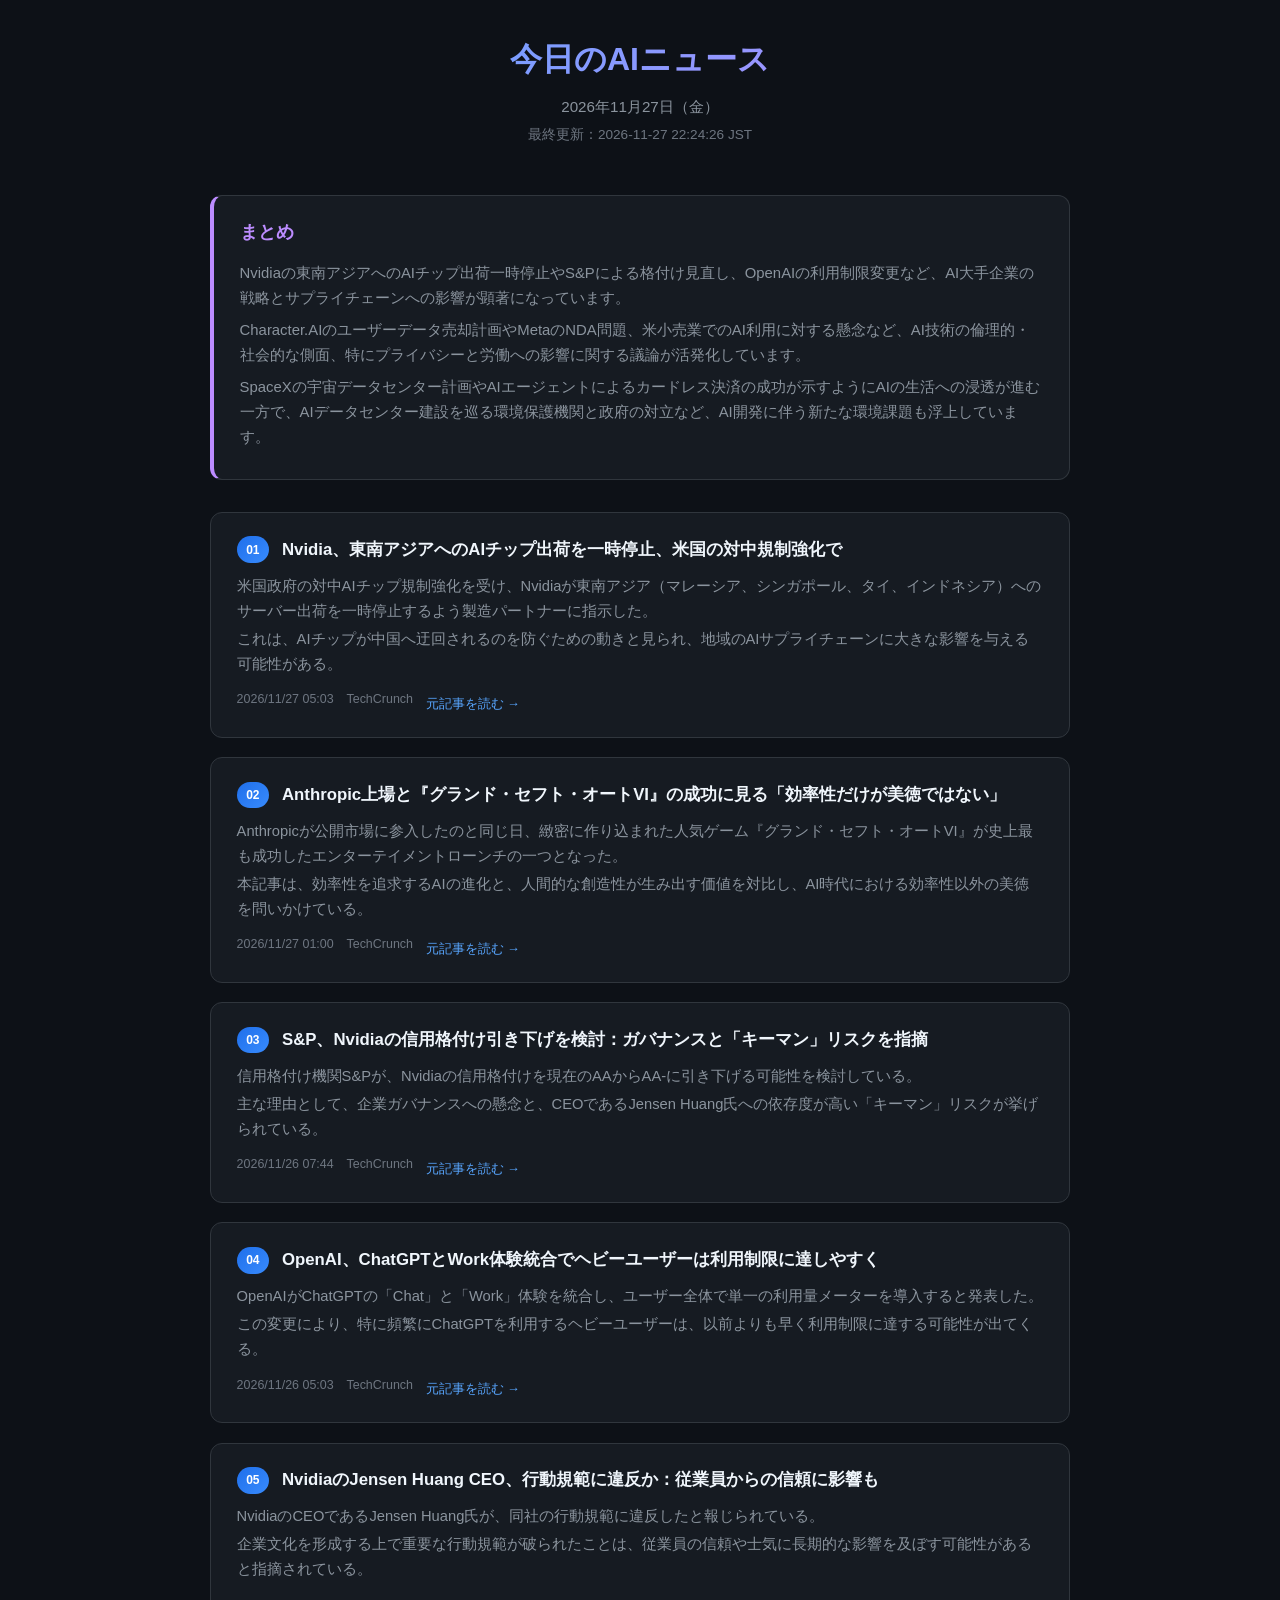
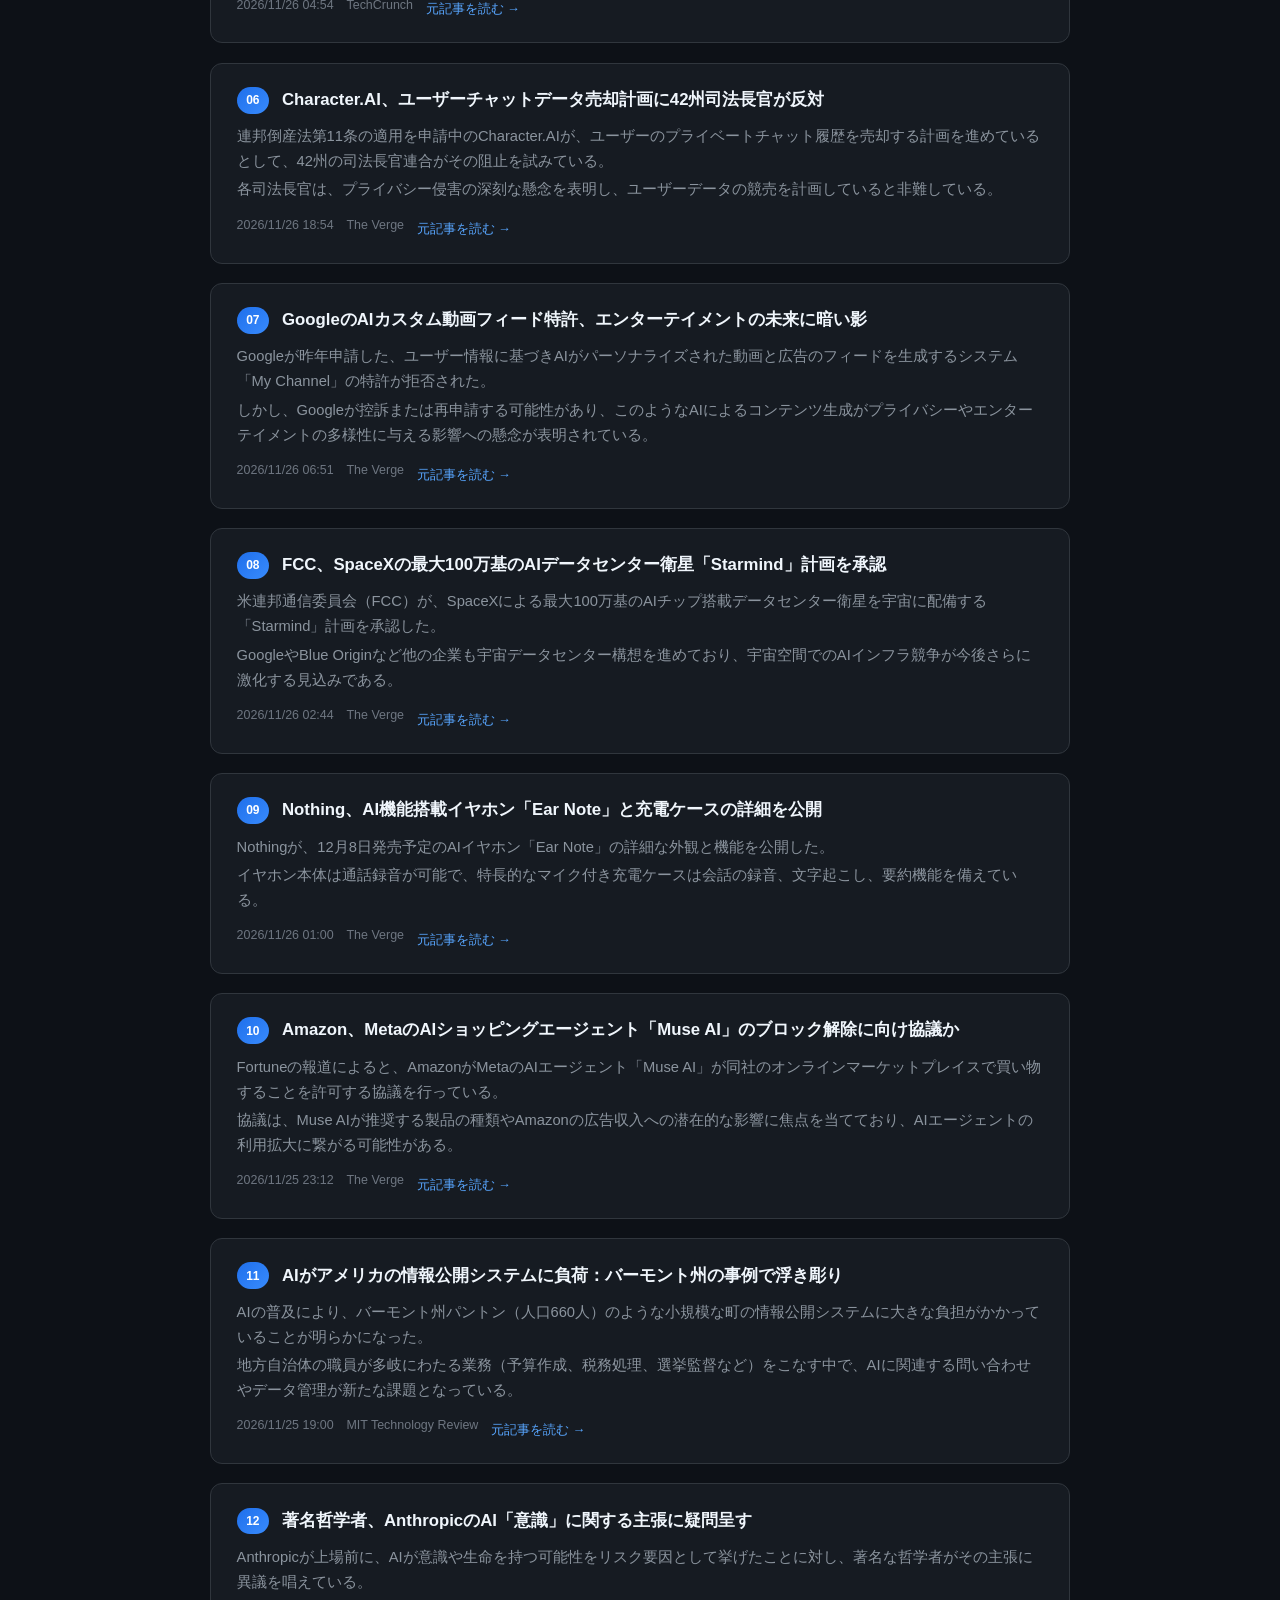
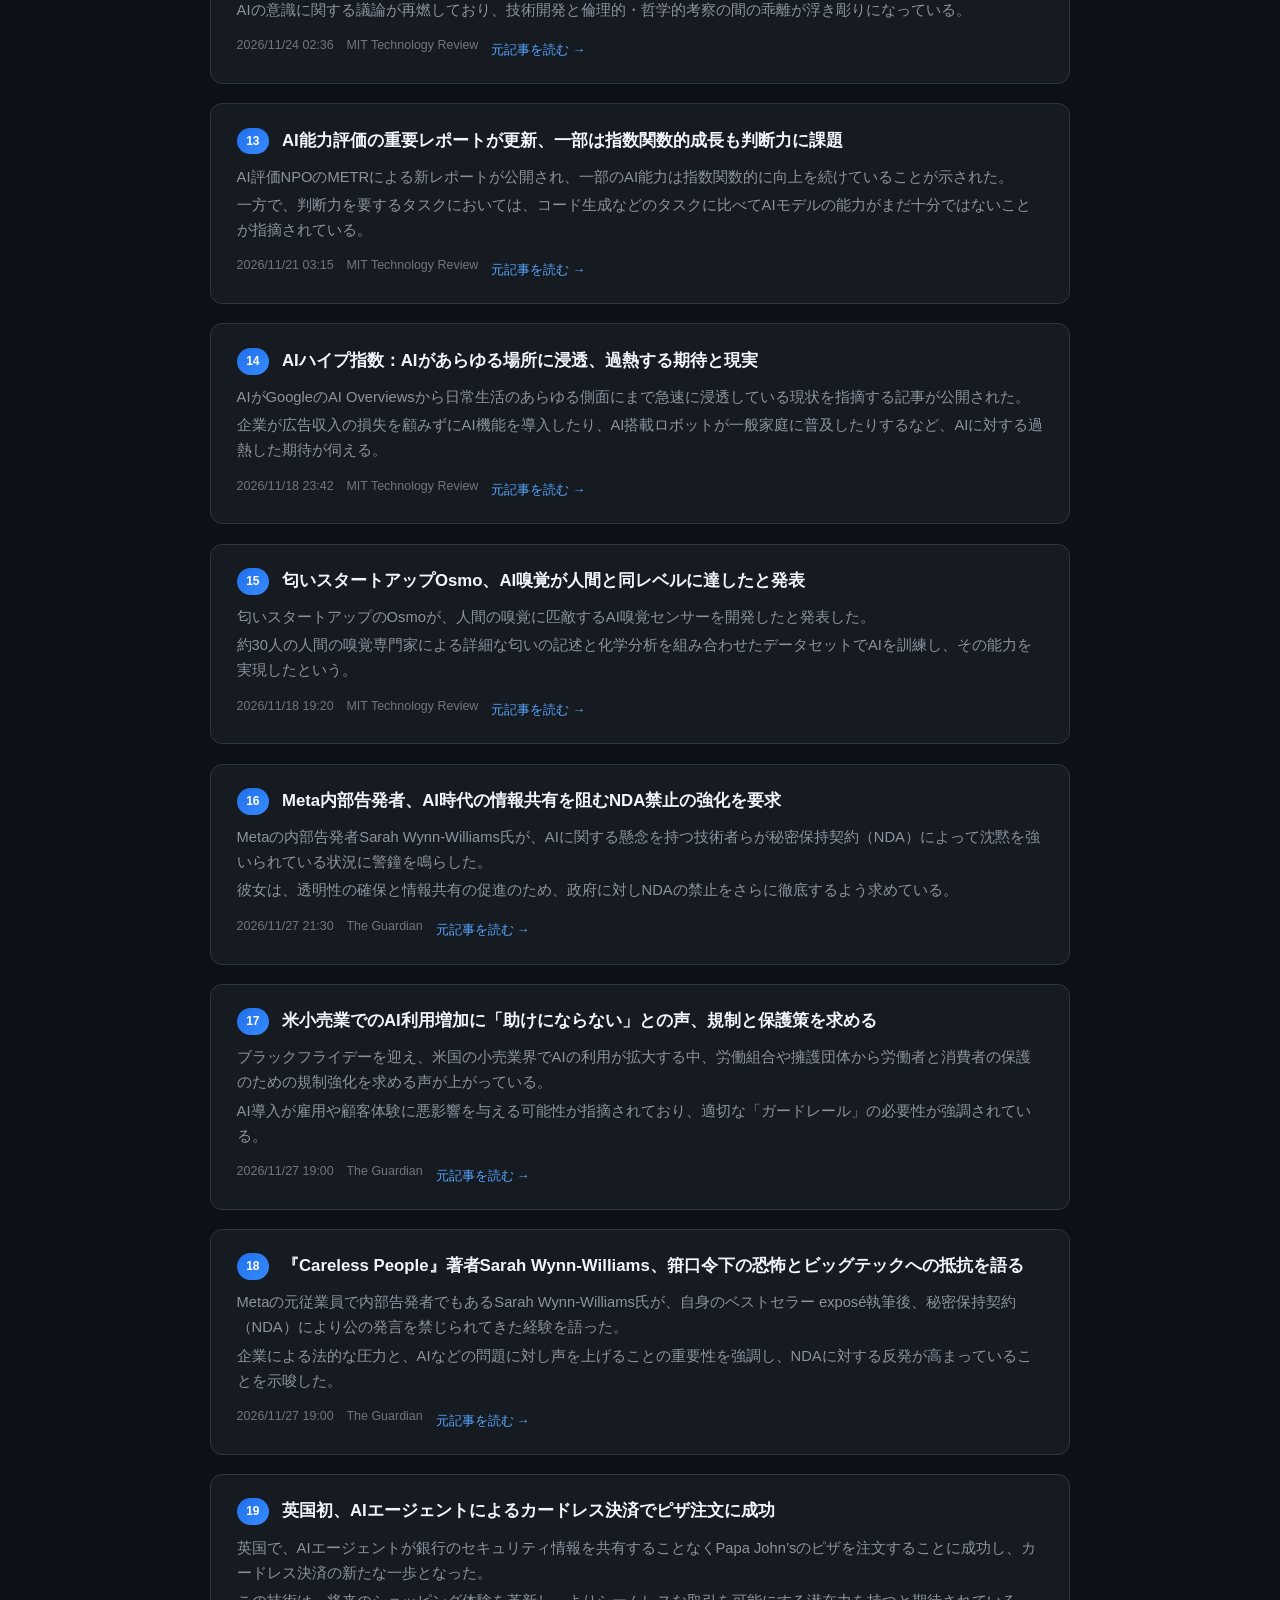
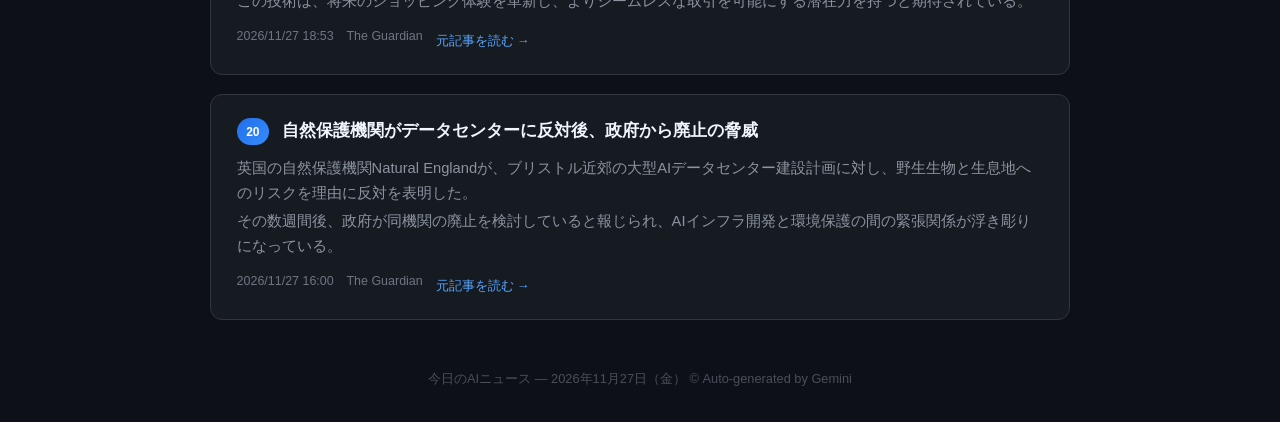
==== commit 3ab686c8: "AI news updated: 2026-11-27 13:26" ====
--- a/ai.html
+++ b/ai.html
@@ -17,75 +17,75 @@
     <header>
       <h1>今日のAIニュース</h1>
       <p class="date">2026年11月27日（金）</p>
-      <p class="updated-at">最終更新：2026-11-27 11:35:43 JST</p>
+      <p class="updated-at">最終更新：2026-11-27 22:24:26 JST</p>
     </header>
     <div class="summary-section">
       <h3>まとめ</h3>
-      <p>本日のAIニュースでは、米国の対中輸出規制強化を受けたNvidiaの東南アジア向けAIチップ出荷停止や、同社の信用格付けに関する懸念など、AI半導体市場の地政学的・企業的な動向が注目されました。</p>
-      <p>一方で、AI技術の安全性と倫理に関する課題も浮上しており、Character.AIのユーザーデータ売却計画に42州が反発し、英国の裁判所では未申告のAI利用が多数の訴訟に影響。さらに、大手テック企業のAIリーダーが業界の安全性軽視に警鐘を鳴らすなど、規制と保護の強化が求められています。</p>
-      <p>AIインフラは宇宙空間にまで拡大し、SpaceXのAIチップ搭載データセンター衛星計画が承認されたほか、NothingのAIイヤホンやMetaのAIエージェント「Muse」の普及など、AIの社会実装が加速。しかし、その急速な進化に伴い、プライバシーやガバナンス、そしてAIがもたらす社会的な価値と利益分配を巡る議論が深まっています。</p>
+      <p>Nvidiaの東南アジアへのAIチップ出荷一時停止やS&Pによる格付け見直し、OpenAIの利用制限変更など、AI大手企業の戦略とサプライチェーンへの影響が顕著になっています。</p>
+      <p>Character.AIのユーザーデータ売却計画やMetaのNDA問題、米小売業でのAI利用に対する懸念など、AI技術の倫理的・社会的な側面、特にプライバシーと労働への影響に関する議論が活発化しています。</p>
+      <p>SpaceXの宇宙データセンター計画やAIエージェントによるカードレス決済の成功が示すようにAIの生活への浸透が進む一方で、AIデータセンター建設を巡る環境保護機関と政府の対立など、AI開発に伴う新たな環境課題も浮上しています。</p>
     </div>
     <div class="news-grid">
-      <div class="card"><div class="card-header"><span class="badge">01</span><h2>Nvidia、米国の対中規制強化で東南アジアへのAIチップ出荷を一時停止</h2></div>        <p>Nvidiaは、AIチップの中国への流入阻止を目的とした米国の規制強化を受け、マレーシア、シンガポール、タイ、インドネシアへのサーバー出荷を製造パートナーに一時停止するよう指示した。</p>
-        <p>この措置は、Nvidiaのサプライチェーン戦略と、東南アジア地域におけるAIインフラ開発に大きな影響を与える可能性がある。</p>
+      <div class="card"><div class="card-header"><span class="badge">01</span><h2>Nvidia、東南アジアへのAIチップ出荷を一時停止、米国の対中規制強化で</h2></div>        <p>米国政府の対中AIチップ規制強化を受け、Nvidiaが東南アジア（マレーシア、シンガポール、タイ、インドネシア）へのサーバー出荷を一時停止するよう製造パートナーに指示した。</p>
+        <p>これは、AIチップが中国へ迂回されるのを防ぐための動きと見られ、地域のAIサプライチェーンに大きな影響を与える可能性がある。</p>
         <div class="source-row"><span class="pub-time">2026/11/27 05:03</span><span class="site-name">TechCrunch</span><a class="source" href="https://techcrunch.com/2026/11/26/nvidia-hits-pause-on-chip-shipments-to-southeast-asia/" target="_blank">元記事を読む →</a></div></div>
-      <div class="card"><div class="card-header"><span class="badge">02</span><h2>「Grand Theft Auto VI」が大成功、AIの効率性とは異なる「人間的価値」を証明</h2></div>        <p>Anthropicの株式公開と時を同じくして、入念に人間の手で作り上げられたビデオゲーム「Grand Theft Auto VI」が史上最も成功したエンターテイメントローンチの一つとなった。</p>
-        <p>これは、AIによる効率化とは一線を画す、人間らしい創造性と情熱がもたらす体験の価値を改めて浮き彫りにした形だ。</p>
+      <div class="card"><div class="card-header"><span class="badge">02</span><h2>Anthropic上場と『グランド・セフト・オートVI』の成功に見る「効率性だけが美徳ではない」</h2></div>        <p>Anthropicが公開市場に参入したのと同じ日、緻密に作り込まれた人気ゲーム『グランド・セフト・オートVI』が史上最も成功したエンターテイメントローンチの一つとなった。</p>
+        <p>本記事は、効率性を追求するAIの進化と、人間的な創造性が生み出す価値を対比し、AI時代における効率性以外の美徳を問いかけている。</p>
         <div class="source-row"><span class="pub-time">2026/11/27 01:00</span><span class="site-name">TechCrunch</span><a class="source" href="https://techcrunch.com/2026/11/26/as-anthropic-ipos-grand-theft-auto-vi-proves-why-efficiency-isnt-a-virtue/" target="_blank">元記事を読む →</a></div></div>
-      <div class="card"><div class="card-header"><span class="badge">03</span><h2>S&P、Nvidiaの信用格付け引き下げを検討 - ガバナンスと「キーマンリスク」が要因</h2></div>        <p>信用格付け機関S&Pが、Nvidiaのコーポレートガバナンスとジェンセン・フアンCEOへの「キーマンリスク」を理由に、同社の信用格付けを現在のAAからAA-（4番目に高い格付け）に引き下げる可能性を検討している。</p>
-        <p>これは、AI市場におけるNvidiaの圧倒的な地位にもかかわらず、経営体制への懸念が財務健全性に影響を与える可能性を示唆している。</p>
+      <div class="card"><div class="card-header"><span class="badge">03</span><h2>S&P、Nvidiaの信用格付け引き下げを検討：ガバナンスと「キーマン」リスクを指摘</h2></div>        <p>信用格付け機関S&Pが、Nvidiaの信用格付けを現在のAAからAA-に引き下げる可能性を検討している。</p>
+        <p>主な理由として、企業ガバナンスへの懸念と、CEOであるJensen Huang氏への依存度が高い「キーマン」リスクが挙げられている。</p>
         <div class="source-row"><span class="pub-time">2026/11/26 07:44</span><span class="site-name">TechCrunch</span><a class="source" href="https://techcrunch.com/2026/11/25/sp-considers-nvidia-credit-downgrade-over-governance-and-key-man-risks/" target="_blank">元記事を読む →</a></div></div>
-      <div class="card"><div class="card-header"><span class="badge">04</span><h2>OpenAI、ChatGPTの「Chat」と「Work」統合でヘビーユーザーの利用制限が厳しくなる可能性</h2></div>        <p>OpenAIはChatGPTの「Chat」と「Work」体験を統合し、単一の利用メーターを導入する計画を発表した。</p>
-        <p>これにより、ChatGPTを頻繁に利用するヘビーユーザーは、これまでよりも早く利用制限に達する可能性があると警告されている。</p>
-        <div class="source-row"><span class="pub-time">2026/11/26 05:03</span><span class="site-name">TechCrunch</span><a class="source" href="https://techcrunch.com/2026/11/25/openai-says-heavy-chatgpt-users-may-hit-limits- sooner-as-it-merges-chat-and-work/" target="_blank">元記事を読む →</a></div></div>
-      <div class="card"><div class="card-header"><span class="badge">05</span><h2>Nvidiaのジェンセン・フアンCEOが行動規範違反か、従業員から反発の可能性</h2></div>        <p>Nvidiaのジェンセン・フアンCEOが同社の行動規範に違反したと報じられ、これが企業文化に影響を与え、従業員の間で不満や反発を招く可能性がある。</p>
-        <p>行動規範は企業文化の反映であり、その違反は社内外での信頼に影響を及ぼしうるため、今後の動向が注目される。</p>
+      <div class="card"><div class="card-header"><span class="badge">04</span><h2>OpenAI、ChatGPTとWork体験統合でヘビーユーザーは利用制限に達しやすく</h2></div>        <p>OpenAIがChatGPTの「Chat」と「Work」体験を統合し、ユーザー全体で単一の利用量メーターを導入すると発表した。</p>
+        <p>この変更により、特に頻繁にChatGPTを利用するヘビーユーザーは、以前よりも早く利用制限に達する可能性が出てくる。</p>
+        <div class="source-row"><span class="pub-time">2026/11/26 05:03</span><span class="site-name">TechCrunch</span><a class="source" href="https://techcrunch.com/2026/11/25/openai-says-heavy-chatgpt-users-may-hit-limits-sooner-as-it-merges-chat-and-work/" target="_blank">元記事を読む →</a></div></div>
+      <div class="card"><div class="card-header"><span class="badge">05</span><h2>NvidiaのJensen Huang CEO、行動規範に違反か：従業員からの信頼に影響も</h2></div>        <p>NvidiaのCEOであるJensen Huang氏が、同社の行動規範に違反したと報じられている。</p>
+        <p>企業文化を形成する上で重要な行動規範が破られたことは、従業員の信頼や士気に長期的な影響を及ぼす可能性があると指摘されている。</p>
         <div class="source-row"><span class="pub-time">2026/11/26 04:54</span><span class="site-name">TechCrunch</span><a class="source" href="https://techcrunch.com/2026/11/25/jensen-huang-broke-nvidias-code-of-conduct-and-his-employees-may-not-forget-it/" target="_blank">元記事を読む →</a></div></div>
-      <div class="card"><div class="card-header"><span class="badge">06</span><h2>42州の司法長官連合、Character.AIのユーザーチャット履歴売却を阻止へ</h2></div>        <p>連邦破産法11条の適用手続きを進めるCharacter.AIが、ユーザーデータの売却を計画していることに対し、42州の司法長官連合がその阻止に動いている。</p>
-        <p>司法長官らは、同社が「数百万人のプライベートなチャット履歴」をオークションにかける計画だと非難し、ユーザープライバシーの保護を求めている。</p>
+      <div class="card"><div class="card-header"><span class="badge">06</span><h2>Character.AI、ユーザーチャットデータ売却計画に42州司法長官が反対</h2></div>        <p>連邦倒産法第11条の適用を申請中のCharacter.AIが、ユーザーのプライベートチャット履歴を売却する計画を進めているとして、42州の司法長官連合がその阻止を試みている。</p>
+        <p>各司法長官は、プライバシー侵害の深刻な懸念を表明し、ユーザーデータの競売を計画していると非難している。</p>
         <div class="source-row"><span class="pub-time">2026/11/26 18:54</span><span class="site-name">The Verge</span><a class="source" href="https://www.theverge.com/policy/1042620/character-ai-sale-state-ags-block-selling-users-chats" target="_blank">元記事を読む →</a></div></div>
-      <div class="card"><div class="card-header"><span class="badge">07</span><h2>GoogleのAI生成動画フィード特許に懸念、エンターテイメントの未来は暗いか</h2></div>        <p>Googleが昨年申請した、ユーザー情報に基づいてパーソナライズされたAI生成動画と広告のフィードを作成する「My Channel」システムの特許が却下されたものの、同社が異議申し立てや再申請する可能性がある。</p>
-        <p>この技術は、AIによる過剰なパーソナライゼーションがエンターテイメントの多様性や人間の創造性にどのような影響を与えるかについて、懸念を投げかけている。</p>
+      <div class="card"><div class="card-header"><span class="badge">07</span><h2>GoogleのAIカスタム動画フィード特許、エンターテイメントの未来に暗い影</h2></div>        <p>Googleが昨年申請した、ユーザー情報に基づきAIがパーソナライズされた動画と広告のフィードを生成するシステム「My Channel」の特許が拒否された。</p>
+        <p>しかし、Googleが控訴または再申請する可能性があり、このようなAIによるコンテンツ生成がプライバシーやエンターテイメントの多様性に与える影響への懸念が表明されている。</p>
         <div class="source-row"><span class="pub-time">2026/11/26 06:51</span><span class="site-name">The Verge</span><a class="source" href="https://www.theverge.com/entertainment/1042221/google-my-channel-ai-video-patent" target="_blank">元記事を読む →</a></div></div>
-      <div class="card"><div class="card-header"><span class="badge">08</span><h2>FCCがSpaceXの宇宙データセンター計画を承認、最大100万基のAIチップ搭載衛星配備へ</h2></div>        <p>米連邦通信委員会（FCC）がSpaceXに対し、イーロン・マスク氏の「Starmind」構想の一環として、最大100万基のAIチップ搭載データセンター衛星を宇宙に配備することを承認した。</p>
-        <p>GoogleやBlue Originも同様の宇宙データセンター構想を進めており、宇宙におけるAIインフラ競争が加速すると見られる。</p>
+      <div class="card"><div class="card-header"><span class="badge">08</span><h2>FCC、SpaceXの最大100万基のAIデータセンター衛星「Starmind」計画を承認</h2></div>        <p>米連邦通信委員会（FCC）が、SpaceXによる最大100万基のAIチップ搭載データセンター衛星を宇宙に配備する「Starmind」計画を承認した。</p>
+        <p>GoogleやBlue Originなど他の企業も宇宙データセンター構想を進めており、宇宙空間でのAIインフラ競争が今後さらに激化する見込みである。</p>
         <div class="source-row"><span class="pub-time">2026/11/26 02:44</span><span class="site-name">The Verge</span><a class="source" href="https://www.theverge.com/science/1042278/spacex-fcc-starmind-ai-space-data-centers" target="_blank">元記事を読む →</a></div></div>
-      <div class="card"><div class="card-header"><span class="badge">09</span><h2>Nothing、AIイヤホン「Ear Note」と充電ケースの全容を公開</h2></div>        <p>Nothingが12月8日発売予定のAIイヤホン「Ear Note」の詳細を公開した。本製品は、通話録音機能を備えている。</p>
-        <p>付属の充電ケースもマイクを搭載しており、会話の録音、文字起こし、要約といったAI機能を実行できるとされている。</p>
+      <div class="card"><div class="card-header"><span class="badge">09</span><h2>Nothing、AI機能搭載イヤホン「Ear Note」と充電ケースの詳細を公開</h2></div>        <p>Nothingが、12月8日発売予定のAIイヤホン「Ear Note」の詳細な外観と機能を公開した。</p>
+        <p>イヤホン本体は通話録音が可能で、特長的なマイク付き充電ケースは会話の録音、文字起こし、要約機能を備えている。</p>
         <div class="source-row"><span class="pub-time">2026/11/26 01:00</span><span class="site-name">The Verge</span><a class="source" href="https://www.theverge.com/gadgets/1042162/nothing-ear-note-ai-earbuds-reveal" target="_blank">元記事を読む →</a></div></div>
-      <div class="card"><div class="card-header"><span class="badge">10</span><h2>Amazon、MetaのAIショッピングエージェント「Muse」の利用制限解除を協議か</h2></div>        <p>AmazonがMetaのAIエージェント「Muse」が自社のオンラインマーケットプレイスで買い物を行う際の利用制限を解除する方向で協議を進めていると報じられた。</p>
-        <p>この協議は、AIエージェントが推奨する商品の種類や、Amazonの広告収入への潜在的な影響に焦点が当てられている。</p>
+      <div class="card"><div class="card-header"><span class="badge">10</span><h2>Amazon、MetaのAIショッピングエージェント「Muse AI」のブロック解除に向け協議か</h2></div>        <p>Fortuneの報道によると、AmazonがMetaのAIエージェント「Muse AI」が同社のオンラインマーケットプレイスで買い物することを許可する協議を行っている。</p>
+        <p>協議は、Muse AIが推奨する製品の種類やAmazonの広告収入への潜在的な影響に焦点を当てており、AIエージェントの利用拡大に繋がる可能性がある。</p>
         <div class="source-row"><span class="pub-time">2026/11/25 23:12</span><span class="site-name">The Verge</span><a class="source" href="https://www.theverge.com/tech/1042071/meta-amazon-muse-ai-shopping-discussions" target="_blank">元記事を読む →</a></div></div>
-      <div class="card"><div class="card-header"><span class="badge">11</span><h2>AIの普及が米国の公文書公開制度に負荷、地方自治体で課題顕在化</h2></div>        <p>AI技術の急速な進展が、米国の公文書公開システム（オープンレコードシステム）に大きな負担をかけていることが明らかになった。</p>
-        <p>特に地方自治体では、AIによって生成された情報やデータ処理の増加が、既存の制度と人員のキャパシティを超える事態を引き起こし、運用の持続可能性が問われている。</p>
+      <div class="card"><div class="card-header"><span class="badge">11</span><h2>AIがアメリカの情報公開システムに負荷：バーモント州の事例で浮き彫り</h2></div>        <p>AIの普及により、バーモント州パントン（人口660人）のような小規模な町の情報公開システムに大きな負担がかかっていることが明らかになった。</p>
+        <p>地方自治体の職員が多岐にわたる業務（予算作成、税務処理、選挙監督など）をこなす中で、AIに関連する問い合わせやデータ管理が新たな課題となっている。</p>
         <div class="source-row"><span class="pub-time">2026/11/25 19:00</span><span class="site-name">MIT Technology Review</span><a class="source" href="https://www.technologyreview.com/2026/11/25/1149702/ai-is-straining-americas-open-records-systems/" target="_blank">元記事を読む →</a></div></div>
-      <div class="card"><div class="card-header"><span class="badge">12</span><h2>著名な哲学者、AnthropicのAI「意識」に関する主張に懐疑的な見解</h2></div>        <p>Anthropicが株式公開に際して、AIが意識を持つ可能性を投資リスクの一つとして挙げたことに対し、著名な哲学者が懐疑的な見解を示した。</p>
-        <p>AIの意識や知覚の概念は、倫理的・哲学的議論の中心となっており、その実証性や定義を巡る議論が深まっている。</p>
+      <div class="card"><div class="card-header"><span class="badge">12</span><h2>著名哲学者、AnthropicのAI「意識」に関する主張に疑問呈す</h2></div>        <p>Anthropicが上場前に、AIが意識や生命を持つ可能性をリスク要因として挙げたことに対し、著名な哲学者がその主張に異議を唱えている。</p>
+        <p>AIの意識に関する議論が再燃しており、技術開発と倫理的・哲学的考察の間の乖離が浮き彫りになっている。</p>
         <div class="source-row"><span class="pub-time">2026/11/24 02:36</span><span class="site-name">MIT Technology Review</span><a class="source" href="https://www.technologyreview.com/2026/11/23/1149569/a-legendary-philosopher-isnt-buying-anthropics-consciousness-argument/" target="_blank">元記事を読む →</a></div></div>
-      <div class="card"><div class="card-header"><span class="badge">13</span><h2>AI能力の進化を示す「最も誤解されているグラフ」が更新、判断力の課題も浮き彫りに</h2></div>        <p>AI評価を行う非営利団体METRの新しい報告書により、AIの特定の能力が指数関数的に向上し続けていることが示された。</p>
-        <p>しかし、同時に報告書は、AIモデルがコーディングのようなタスクに比べて、判断力を要するタスクではまだ十分ではないことを指摘している。</p>
+      <div class="card"><div class="card-header"><span class="badge">13</span><h2>AI能力評価の重要レポートが更新、一部は指数関数的成長も判断力に課題</h2></div>        <p>AI評価NPOのMETRによる新レポートが公開され、一部のAI能力は指数関数的に向上を続けていることが示された。</p>
+        <p>一方で、判断力を要するタスクにおいては、コード生成などのタスクに比べてAIモデルの能力がまだ十分ではないことが指摘されている。</p>
         <div class="source-row"><span class="pub-time">2026/11/21 03:15</span><span class="site-name">MIT Technology Review</span><a class="source" href="https://www.technologyreview.com/2026/11/20/1149399/the-most-misunderstood-graph-in-ai-just-got-a-major-update/" target="_blank">元記事を読む →</a></div></div>
-      <div class="card"><div class="card-header"><span class="badge">14</span><h2>「AIハイプ指数」が示すAIのあらゆる場所への浸透、Googleから家庭用ロボットまで</h2></div>        <p>「AIハイプ指数」のレポートは、AIがGoogleの「AI概要」や家庭用人間型ロボット、スマートホームデバイスなど、私たちの生活のあらゆる側面に広範に浸透している現状を指摘している。</p>
-        <p>この指数は、AI技術がビジネスから個人の日常生活に至るまで、急速に影響力を拡大していることを示唆している。</p>
+      <div class="card"><div class="card-header"><span class="badge">14</span><h2>AIハイプ指数：AIがあらゆる場所に浸透、過熱する期待と現実</h2></div>        <p>AIがGoogleのAI Overviewsから日常生活のあらゆる側面にまで急速に浸透している現状を指摘する記事が公開された。</p>
+        <p>企業が広告収入の損失を顧みずにAI機能を導入したり、AI搭載ロボットが一般家庭に普及したりするなど、AIに対する過熱した期待が伺える。</p>
         <div class="source-row"><span class="pub-time">2026/11/18 23:42</span><span class="site-name">MIT Technology Review</span><a class="source" href="https://www.technologyreview.com/2026/11/18/1148650/ai-hype-index-ai-is-everywhere/" target="_blank">元記事を読む →</a></div></div>
-      <div class="card"><div class="card-header"><span class="badge">15</span><h2>匂いスタートアップOsmo、人間の嗅覚に匹敵するAI「電子鼻」を開発</h2></div>        <p>匂いを研究するスタートアップOsmoが、人間の嗅覚と同等の能力を持つAI「電子鼻」を開発したと発表した。</p>
-        <p>同社は、約30人の専門家による嗅覚評価と化学分析を組み合わせることで、AIトレーニング用の豊富な匂いのデータセットを構築している。</p>
+      <div class="card"><div class="card-header"><span class="badge">15</span><h2>匂いスタートアップOsmo、AI嗅覚が人間と同レベルに達したと発表</h2></div>        <p>匂いスタートアップのOsmoが、人間の嗅覚に匹敵するAI嗅覚センサーを開発したと発表した。</p>
+        <p>約30人の人間の嗅覚専門家による詳細な匂いの記述と化学分析を組み合わせたデータセットでAIを訓練し、その能力を実現したという。</p>
         <div class="source-row"><span class="pub-time">2026/11/18 19:20</span><span class="site-name">MIT Technology Review</span><a class="source" href="https://www.technologyreview.com/2026/11/18/1148816/smell-startup-osmo-ai-nose-good-as-humans/" target="_blank">元記事を読む →</a></div></div>
-      <div class="card"><div class="card-header"><span class="badge">16</span><h2>2026年、英ウェールズで未申告のAI利用が数十件の裁判に影響</h2></div>        <p>2026年にイングランドとウェールズで、AIによって生成された証人陳述書、架空の判例、存在しない法令などが使われた未申告のAI利用が、20件以上の裁判に影響を与えたことが判明した。</p>
-        <p>判事らはAIの不適切な使用について懸念を表明しており、法曹界におけるAI利用の透明性と規制の必要性が浮き彫りになった。</p>
-        <div class="source-row"><span class="pub-time">2026/11/26 21:19</span><span class="site-name">The Guardian</span><a class="source" href="https://www.theguardian.com/technology/2026/nov/26/dozens-of-court-cases-in-england-and-wales-affected-by-undisclosed-ai-use-in-2026" target="_blank">元記事を読む →</a></div></div>
-      <div class="card"><div class="card-header"><span class="badge">17</span><h2>トランプ政権、イーロン・マスク氏の宇宙AIデータセンター計画を承認</h2></div>        <p>トランプ政権が、イーロン・マスク氏の宇宙データセンター建設計画を承認したと報じられた。</p>
-        <p>米連邦規制当局は、SpaceXが製造する「Starmind」軌道衛星100万基の打ち上げを許可し、宇宙でのデータ処理能力の向上が期待されており、推進派はエネルギー効率の向上を主要なメリットとして挙げている。</p>
-        <div class="source-row"><span class="pub-time">2026/11/27 03:34</span><span class="site-name">The Guardian</span><a class="source" href="https://www.theguardian.com/news/video/2026/nov/26/can-elon-musk-really-put-ai-datacentres-in-space-the-latest" target="_blank">元記事を読む →</a></div></div>
-      <div class="card"><div class="card-header"><span class="badge">18</span><h2>大手テック企業のAIリーダーが匿名で警告、「業界は安全性を軽視し、利益優先に」</h2></div>        <p>世界有数のテクノロジー企業のAI担当幹部が匿名で、AI業界が史上最も強力なテクノロジーを開発する一方で、安全性、保護、プライバシーといった重要な要素を軽視し、莫大な利益追求に走っていると警鐘を鳴らした。</p>
-        <p>この匿名での告発は、AI開発における倫理的責任と企業利益のバランスについて、改めて議論を提起するものである。</p>
-        <div class="source-row"><span class="pub-time">2026/11/26 23:06</span><span class="site-name">The Guardian</span><a class="source" href="https://www.theguardian.com/commentisfree/2026/nov/26/ai-leader-tech-giant-trust-safeguarding-privacy-profit" target="_blank">元記事を読む →</a></div></div>
-      <div class="card"><div class="card-header"><span class="badge">19</span><h2>雇用主、MetaのAIアシスタント「Muse」などの普及に懸念か？</h2></div>        <p>MetaがAIアシスタント「Muse」を広く展開しており、これにより買い物やチケット予約、交渉などをユーザーに代わって実行できるようになった。</p>
-        <p>企業は、従業員がこのようなデジタルアシスタントを仕事のメールやデータベースに接続することに対し、情報セキュリティやプライバシーに関する懸念を抱いている可能性があり、その対策が問われている。</p>
-        <div class="source-row"><span class="pub-time">2026/11/26 20:23</span><span class="site-name">The Guardian</span><a class="source" href="https://www.theguardian.com/technology/2026/nov/26/employers-do-you-have-concerns-about-the-rollout-of-muse-and-other-ai-agents/" target="_blank">元記事を読む →</a></div></div>
-      <div class="card"><div class="card-header"><span class="badge">20</span><h2>イーロン・マスク氏、米国の全子供にSpaceX株2株を贈与へ - AIブームの利益分配を巡る議論の中で</h2></div>        <p>世界一の富豪イーロン・マスク氏が、米国の全ての子供にSpaceX社の株式2株を贈与すると発表した。</p>
-        <p>この総額180億ドル近くに上る計画は、AIブームがもたらす巨大な利益をいかに社会に分配すべきかという議論の中で行われ、その意図と影響が注目される。</p>
-        <div class="source-row"><span class="pub-time">2026/11/26 16:02</span><span class="site-name">The Guardian</span><a class="source" href="https://www.theguardian.com/technology/2026/nov/26/elon-musk-pledges-to-give-two-spacex-shares-to-every-child-in-the-us" target="_blank">元記事を読む →</a></div></div>
+      <div class="card"><div class="card-header"><span class="badge">16</span><h2>Meta内部告発者、AI時代の情報共有を阻むNDA禁止の強化を要求</h2></div>        <p>Metaの内部告発者Sarah Wynn-Williams氏が、AIに関する懸念を持つ技術者らが秘密保持契約（NDA）によって沈黙を強いられている状況に警鐘を鳴らした。</p>
+        <p>彼女は、透明性の確保と情報共有の促進のため、政府に対しNDAの禁止をさらに徹底するよう求めている。</p>
+        <div class="source-row"><span class="pub-time">2026/11/27 21:30</span><span class="site-name">The Guardian</span><a class="source" href="https://www.theguardian.com/technology/2026/nov/27/meta-whistleblower-sarah-wynn-williams-calls-on-burnham-to-go-further-with-ban-on-non-disclosure-agreements" target="_blank">元記事を読む →</a></div></div>
+      <div class="card"><div class="card-header"><span class="badge">17</span><h2>米小売業でのAI利用増加に「助けにならない」との声、規制と保護策を求める</h2></div>        <p>ブラックフライデーを迎え、米国の小売業界でAIの利用が拡大する中、労働組合や擁護団体から労働者と消費者の保護のための規制強化を求める声が上がっている。</p>
+        <p>AI導入が雇用や顧客体験に悪影響を与える可能性が指摘されており、適切な「ガードレール」の必要性が強調されている。</p>
+        <div class="source-row"><span class="pub-time">2026/11/27 19:00</span><span class="site-name">The Guardian</span><a class="source" href="https://www.theguardian.com/us-news/2026/nov/27/ai-retailer-consumer-guardrails" target="_blank">元記事を読む →</a></div></div>
+      <div class="card"><div class="card-header"><span class="badge">18</span><h2>『Careless People』著者Sarah Wynn-Williams、箝口令下の恐怖とビッグテックへの抵抗を語る</h2></div>        <p>Metaの元従業員で内部告発者でもあるSarah Wynn-Williams氏が、自身のベストセラー exposé執筆後、秘密保持契約（NDA）により公の発言を禁じられてきた経験を語った。</p>
+        <p>企業による法的な圧力と、AIなどの問題に対し声を上げることの重要性を強調し、NDAに対する反発が高まっていることを示唆した。</p>
+        <div class="source-row"><span class="pub-time">2026/11/27 19:00</span><span class="site-name">The Guardian</span><a class="source" href="https://www.theguardian.com/books/2026/nov/27/careless-people-author-sarah-wynn-williams-the-silence-is-mine-it-doesnt-have-to-be-ys" target="_blank">元記事を読む →</a></div></div>
+      <div class="card"><div class="card-header"><span class="badge">19</span><h2>英国初、AIエージェントによるカードレス決済でピザ注文に成功</h2></div>        <p>英国で、AIエージェントが銀行のセキュリティ情報を共有することなくPapa John’sのピザを注文することに成功し、カードレス決済の新たな一歩となった。</p>
+        <p>この技術は、将来のショッピング体験を革新し、よりシームレスな取引を可能にする潜在力を持つと期待されている。</p>
+        <div class="source-row"><span class="pub-time">2026/11/27 18:53</span><span class="site-name">The Guardian</span><a class="source" href="https://www.theguardian.com/business/2026/nov/27/ai-agent-cardless-transaction-pizza-papa-john-uk-fca-truelayer" target="_blank">元記事を読む →</a></div></div>
+      <div class="card"><div class="card-header"><span class="badge">20</span><h2>自然保護機関がデータセンターに反対後、政府から廃止の脅威</h2></div>        <p>英国の自然保護機関Natural Englandが、ブリストル近郊の大型AIデータセンター建設計画に対し、野生生物と生息地へのリスクを理由に反対を表明した。</p>
+        <p>その数週間後、政府が同機関の廃止を検討していると報じられ、AIインフラ開発と環境保護の間の緊張関係が浮き彫りになっている。</p>
+        <div class="source-row"><span class="pub-time">2026/11/27 16:00</span><span class="site-name">The Guardian</span><a class="source" href="https://www.theguardian.com/environment/2026/nov/27/natural-england-object-datacentre-ministers-abolish-bristol" target="_blank">元記事を読む →</a></div></div>
 
     </div>
     <footer>
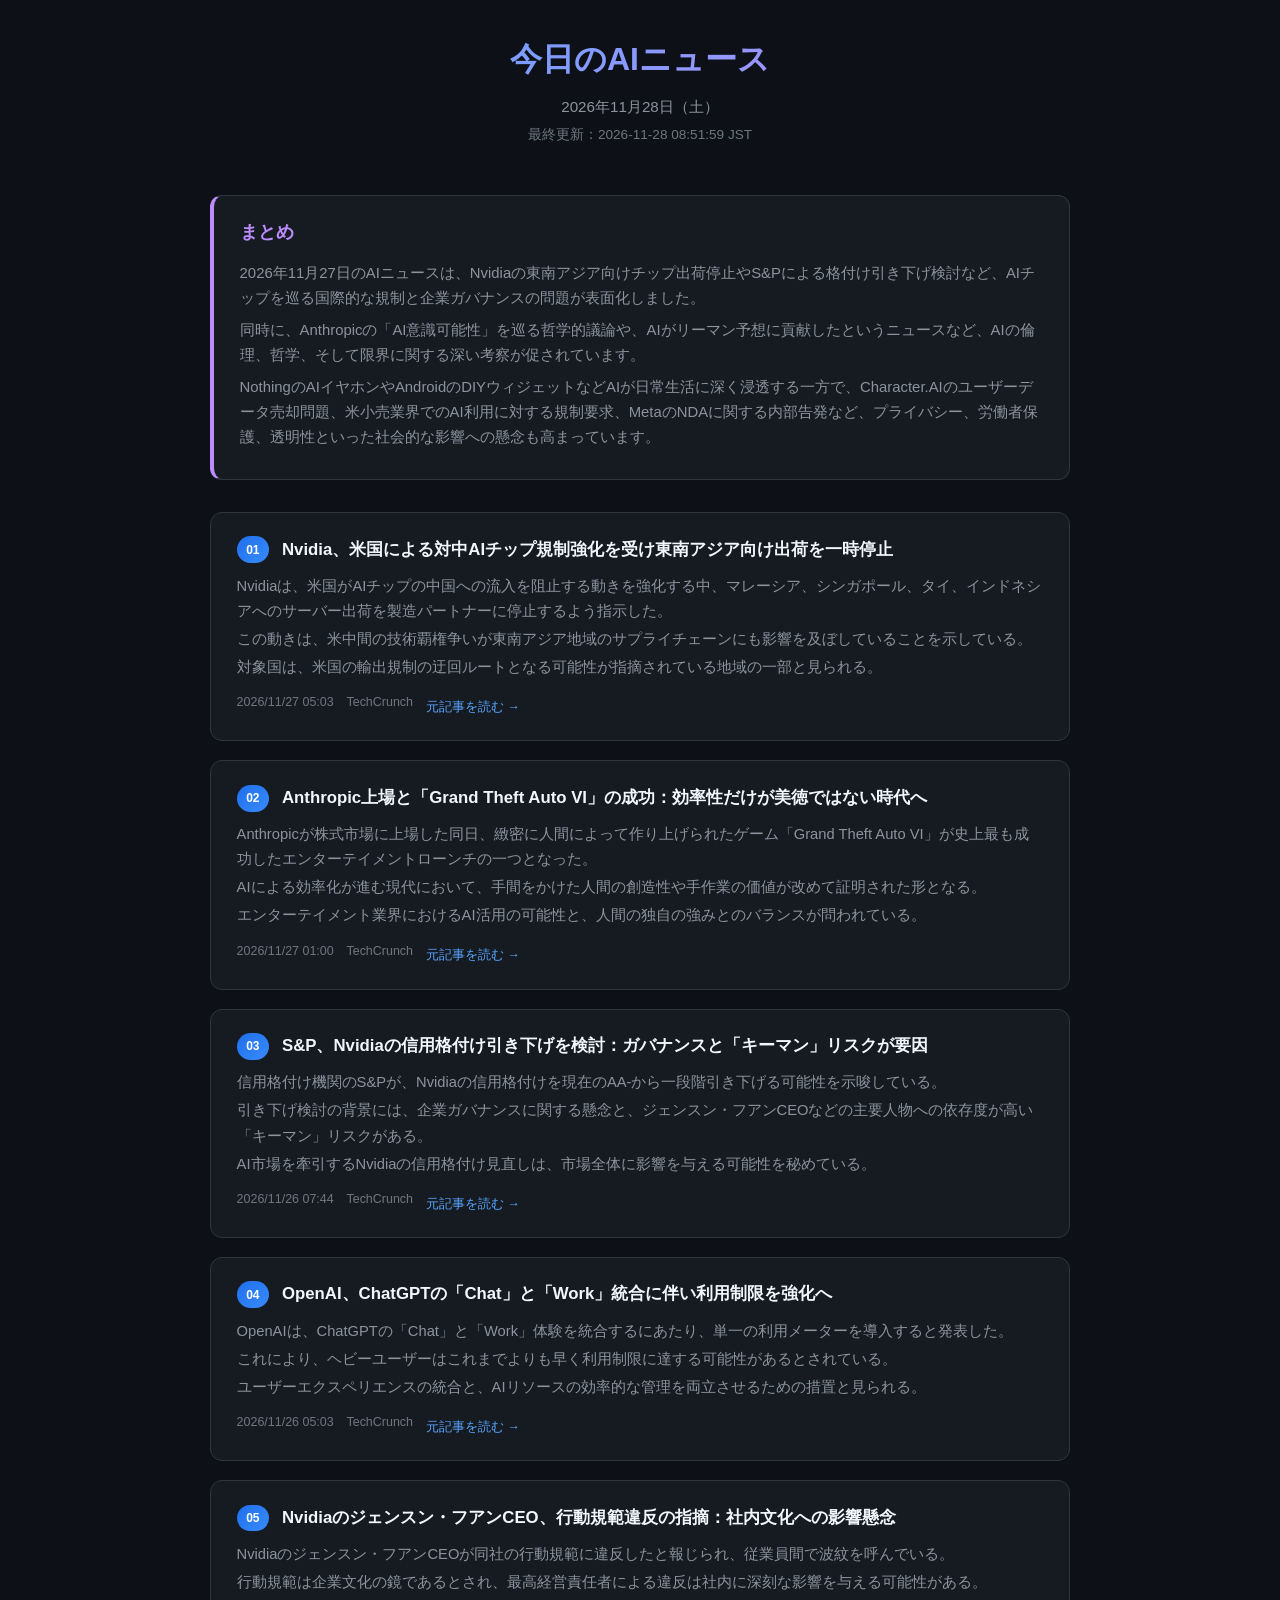
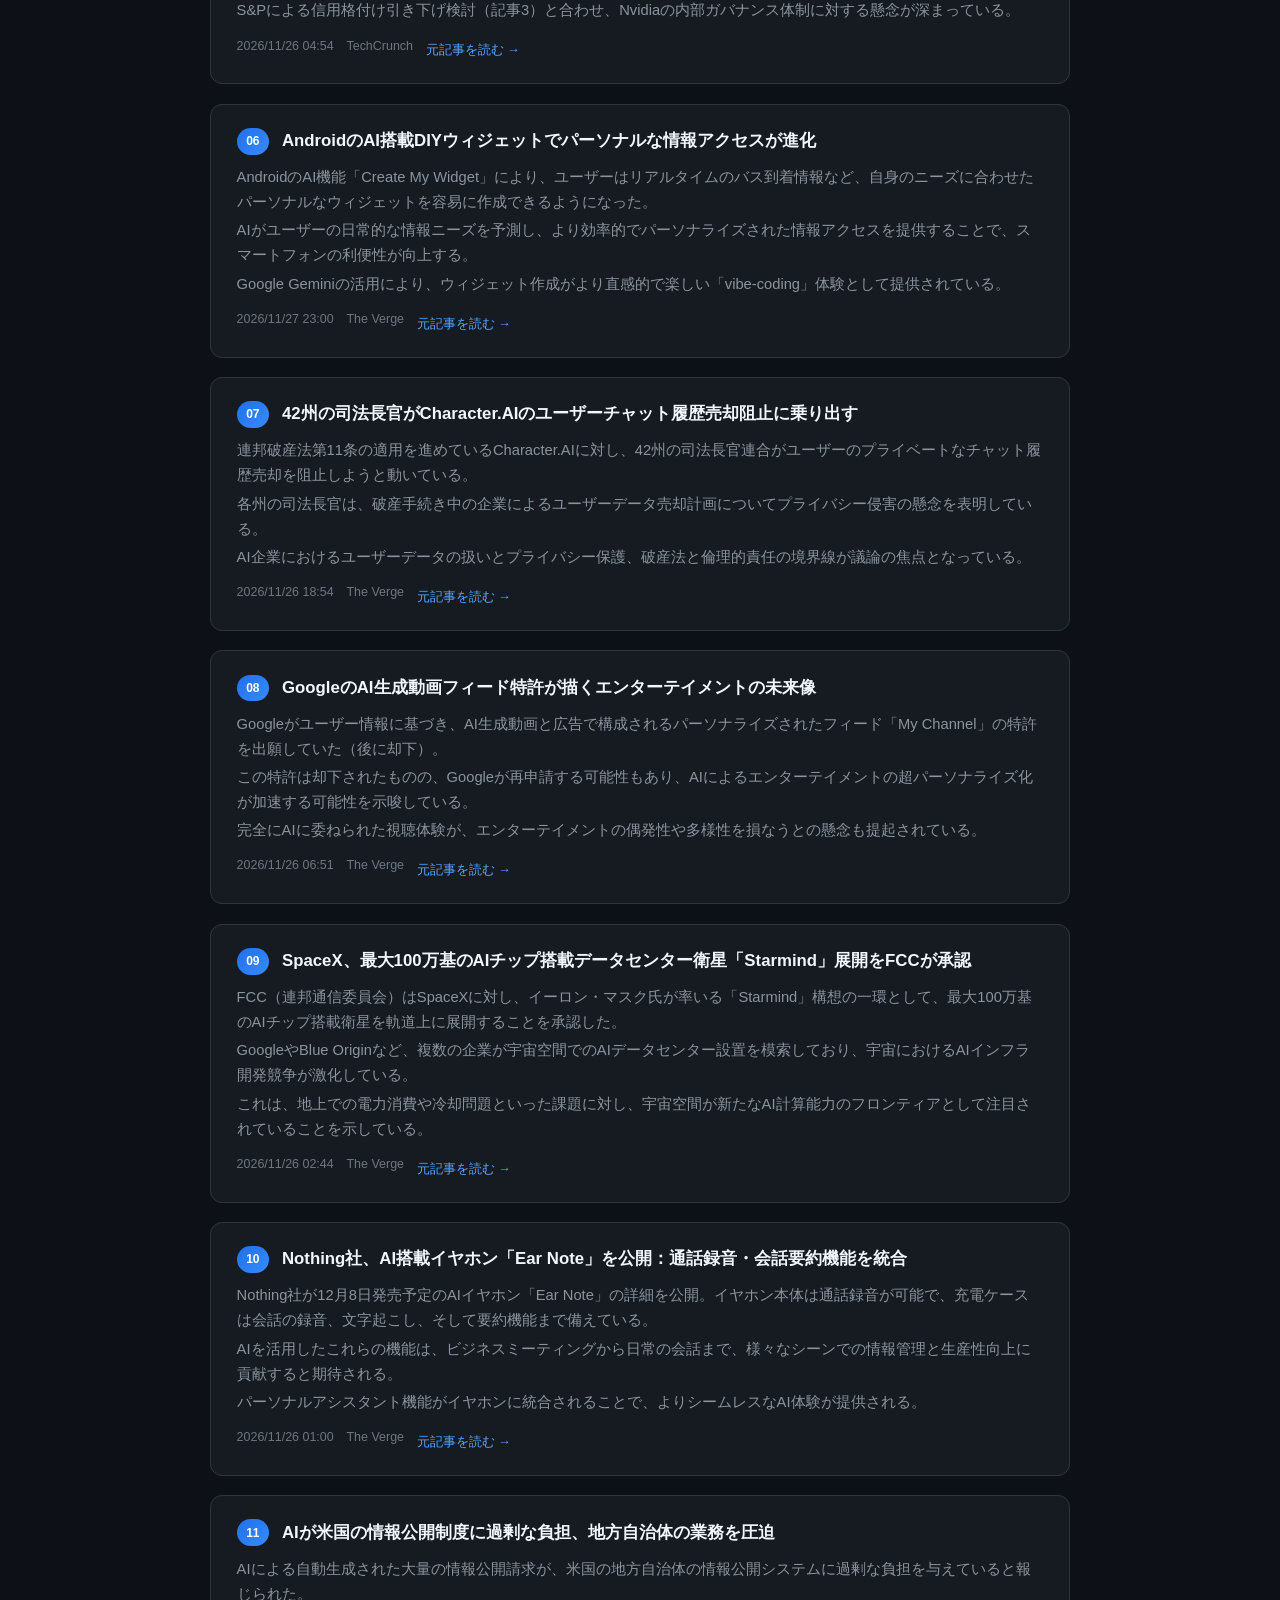
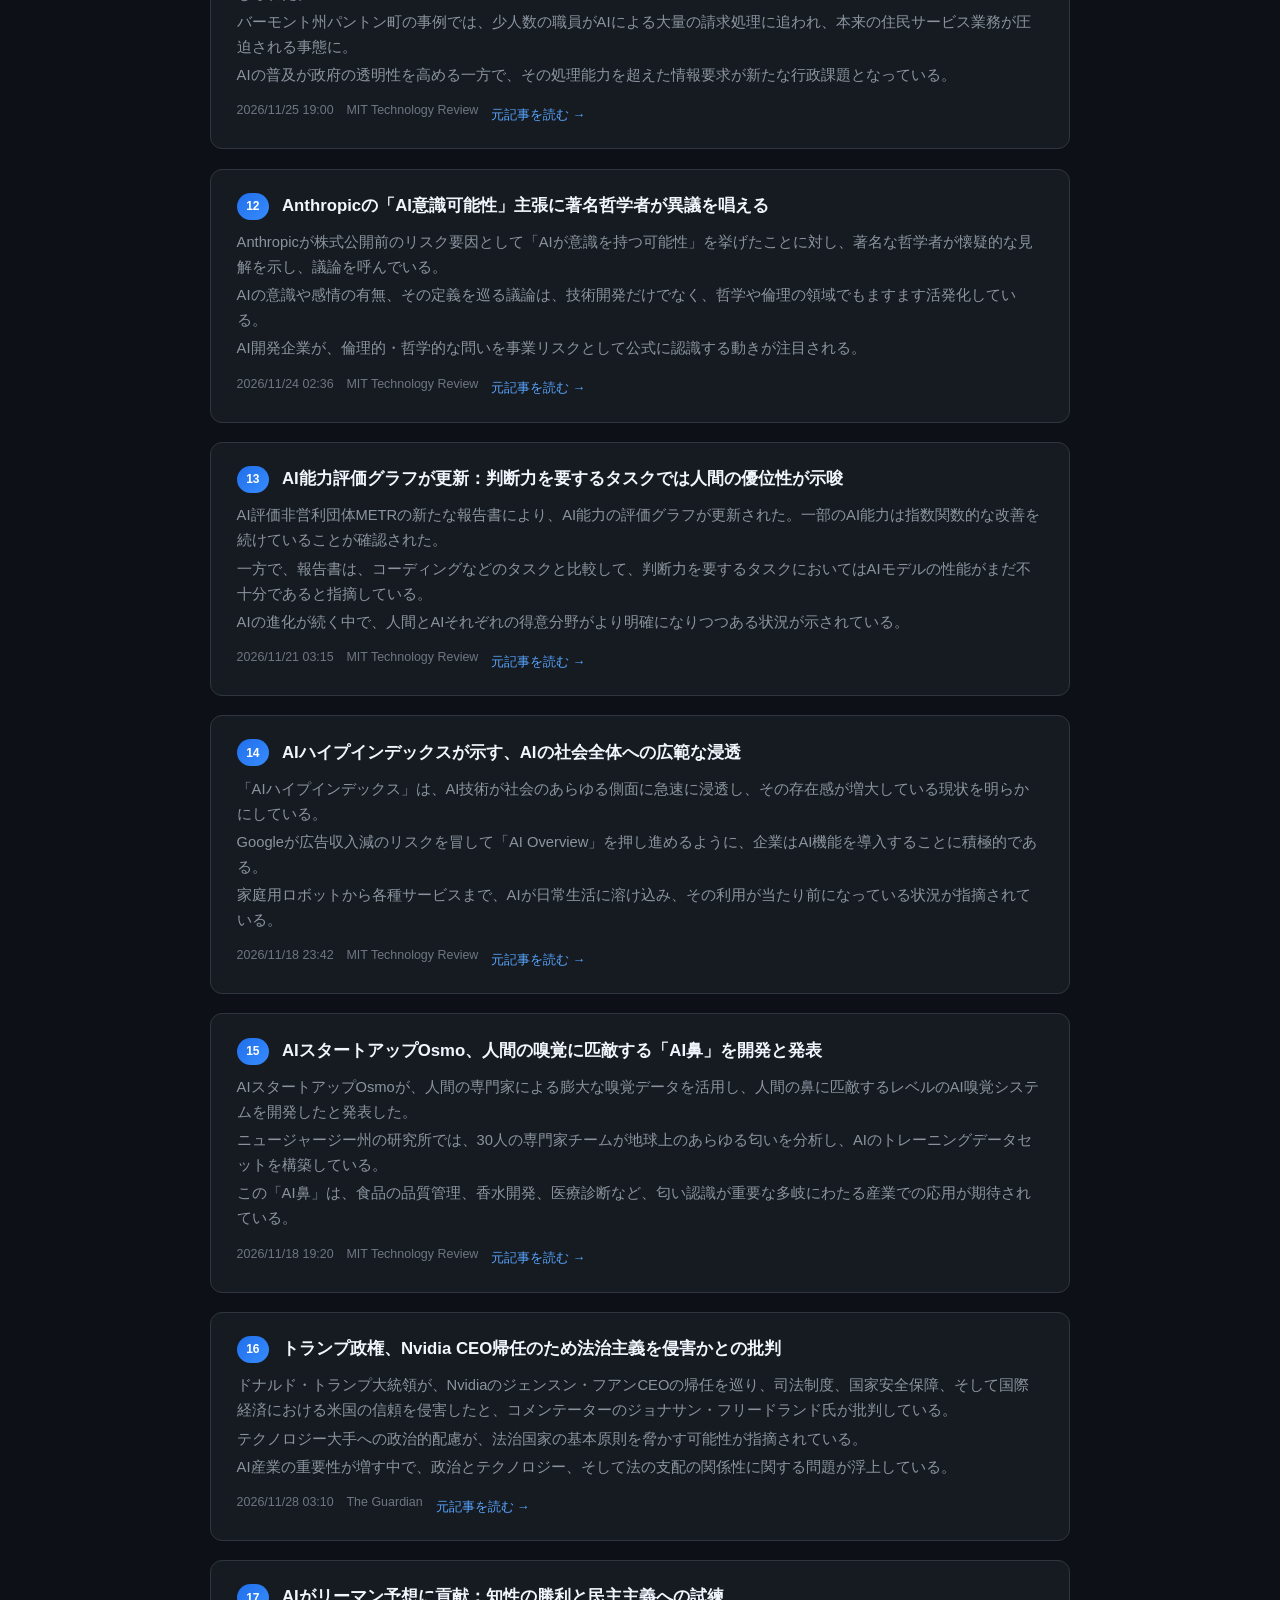
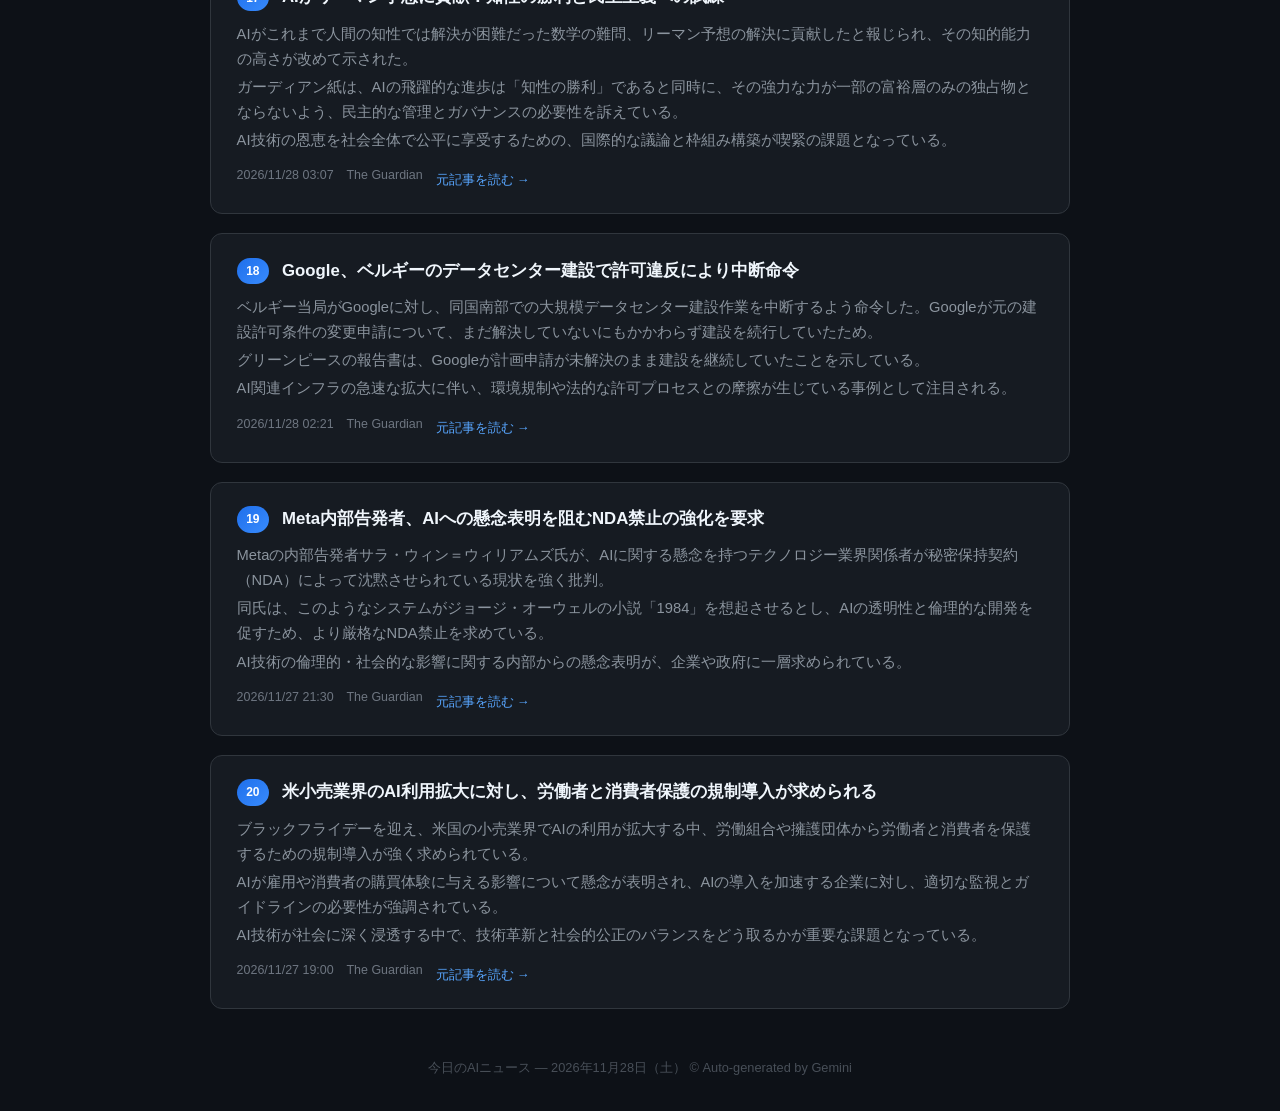
==== commit b1a6cd64: "AI news updated: 2026-11-27 23:54" ====
--- a/ai.html
+++ b/ai.html
@@ -3,7 +3,7 @@
 <head>
   <meta charset="UTF-8">
   <meta name="viewport" content="width=device-width, initial-scale=1.0">
-  <title>今日のAIニュース - 2026年11月27日（金）</title>
+  <title>今日のAIニュース - 2026年11月28日（土）</title>
   <link rel="stylesheet" href="style.css">
   <style>
     .source-row { display: flex; align-items: center; gap: 0.8rem; margin-top: 0.5rem; }
@@ -16,80 +16,100 @@
   <div class="container">
     <header>
       <h1>今日のAIニュース</h1>
-      <p class="date">2026年11月27日（金）</p>
-      <p class="updated-at">最終更新：2026-11-27 22:24:26 JST</p>
+      <p class="date">2026年11月28日（土）</p>
+      <p class="updated-at">最終更新：2026-11-28 08:51:59 JST</p>
     </header>
     <div class="summary-section">
       <h3>まとめ</h3>
-      <p>Nvidiaの東南アジアへのAIチップ出荷一時停止やS&Pによる格付け見直し、OpenAIの利用制限変更など、AI大手企業の戦略とサプライチェーンへの影響が顕著になっています。</p>
-      <p>Character.AIのユーザーデータ売却計画やMetaのNDA問題、米小売業でのAI利用に対する懸念など、AI技術の倫理的・社会的な側面、特にプライバシーと労働への影響に関する議論が活発化しています。</p>
-      <p>SpaceXの宇宙データセンター計画やAIエージェントによるカードレス決済の成功が示すようにAIの生活への浸透が進む一方で、AIデータセンター建設を巡る環境保護機関と政府の対立など、AI開発に伴う新たな環境課題も浮上しています。</p>
+      <p>2026年11月27日のAIニュースは、Nvidiaの東南アジア向けチップ出荷停止やS&Pによる格付け引き下げ検討など、AIチップを巡る国際的な規制と企業ガバナンスの問題が表面化しました。</p>
+      <p>同時に、Anthropicの「AI意識可能性」を巡る哲学的議論や、AIがリーマン予想に貢献したというニュースなど、AIの倫理、哲学、そして限界に関する深い考察が促されています。</p>
+      <p>NothingのAIイヤホンやAndroidのDIYウィジェットなどAIが日常生活に深く浸透する一方で、Character.AIのユーザーデータ売却問題、米小売業界でのAI利用に対する規制要求、MetaのNDAに関する内部告発など、プライバシー、労働者保護、透明性といった社会的な影響への懸念も高まっています。</p>
     </div>
     <div class="news-grid">
-      <div class="card"><div class="card-header"><span class="badge">01</span><h2>Nvidia、東南アジアへのAIチップ出荷を一時停止、米国の対中規制強化で</h2></div>        <p>米国政府の対中AIチップ規制強化を受け、Nvidiaが東南アジア（マレーシア、シンガポール、タイ、インドネシア）へのサーバー出荷を一時停止するよう製造パートナーに指示した。</p>
-        <p>これは、AIチップが中国へ迂回されるのを防ぐための動きと見られ、地域のAIサプライチェーンに大きな影響を与える可能性がある。</p>
+      <div class="card"><div class="card-header"><span class="badge">01</span><h2>Nvidia、米国による対中AIチップ規制強化を受け東南アジア向け出荷を一時停止</h2></div>        <p>Nvidiaは、米国がAIチップの中国への流入を阻止する動きを強化する中、マレーシア、シンガポール、タイ、インドネシアへのサーバー出荷を製造パートナーに停止するよう指示した。</p>
+        <p>この動きは、米中間の技術覇権争いが東南アジア地域のサプライチェーンにも影響を及ぼしていることを示している。</p>
+        <p>対象国は、米国の輸出規制の迂回ルートとなる可能性が指摘されている地域の一部と見られる。</p>
         <div class="source-row"><span class="pub-time">2026/11/27 05:03</span><span class="site-name">TechCrunch</span><a class="source" href="https://techcrunch.com/2026/11/26/nvidia-hits-pause-on-chip-shipments-to-southeast-asia/" target="_blank">元記事を読む →</a></div></div>
-      <div class="card"><div class="card-header"><span class="badge">02</span><h2>Anthropic上場と『グランド・セフト・オートVI』の成功に見る「効率性だけが美徳ではない」</h2></div>        <p>Anthropicが公開市場に参入したのと同じ日、緻密に作り込まれた人気ゲーム『グランド・セフト・オートVI』が史上最も成功したエンターテイメントローンチの一つとなった。</p>
-        <p>本記事は、効率性を追求するAIの進化と、人間的な創造性が生み出す価値を対比し、AI時代における効率性以外の美徳を問いかけている。</p>
+      <div class="card"><div class="card-header"><span class="badge">02</span><h2>Anthropic上場と「Grand Theft Auto VI」の成功：効率性だけが美徳ではない時代へ</h2></div>        <p>Anthropicが株式市場に上場した同日、緻密に人間によって作り上げられたゲーム「Grand Theft Auto VI」が史上最も成功したエンターテイメントローンチの一つとなった。</p>
+        <p>AIによる効率化が進む現代において、手間をかけた人間の創造性や手作業の価値が改めて証明された形となる。</p>
+        <p>エンターテイメント業界におけるAI活用の可能性と、人間の独自の強みとのバランスが問われている。</p>
         <div class="source-row"><span class="pub-time">2026/11/27 01:00</span><span class="site-name">TechCrunch</span><a class="source" href="https://techcrunch.com/2026/11/26/as-anthropic-ipos-grand-theft-auto-vi-proves-why-efficiency-isnt-a-virtue/" target="_blank">元記事を読む →</a></div></div>
-      <div class="card"><div class="card-header"><span class="badge">03</span><h2>S&P、Nvidiaの信用格付け引き下げを検討：ガバナンスと「キーマン」リスクを指摘</h2></div>        <p>信用格付け機関S&Pが、Nvidiaの信用格付けを現在のAAからAA-に引き下げる可能性を検討している。</p>
-        <p>主な理由として、企業ガバナンスへの懸念と、CEOであるJensen Huang氏への依存度が高い「キーマン」リスクが挙げられている。</p>
+      <div class="card"><div class="card-header"><span class="badge">03</span><h2>S&P、Nvidiaの信用格付け引き下げを検討：ガバナンスと「キーマン」リスクが要因</h2></div>        <p>信用格付け機関のS&Pが、Nvidiaの信用格付けを現在のAA-から一段階引き下げる可能性を示唆している。</p>
+        <p>引き下げ検討の背景には、企業ガバナンスに関する懸念と、ジェンスン・フアンCEOなどの主要人物への依存度が高い「キーマン」リスクがある。</p>
+        <p>AI市場を牽引するNvidiaの信用格付け見直しは、市場全体に影響を与える可能性を秘めている。</p>
         <div class="source-row"><span class="pub-time">2026/11/26 07:44</span><span class="site-name">TechCrunch</span><a class="source" href="https://techcrunch.com/2026/11/25/sp-considers-nvidia-credit-downgrade-over-governance-and-key-man-risks/" target="_blank">元記事を読む →</a></div></div>
-      <div class="card"><div class="card-header"><span class="badge">04</span><h2>OpenAI、ChatGPTとWork体験統合でヘビーユーザーは利用制限に達しやすく</h2></div>        <p>OpenAIがChatGPTの「Chat」と「Work」体験を統合し、ユーザー全体で単一の利用量メーターを導入すると発表した。</p>
-        <p>この変更により、特に頻繁にChatGPTを利用するヘビーユーザーは、以前よりも早く利用制限に達する可能性が出てくる。</p>
+      <div class="card"><div class="card-header"><span class="badge">04</span><h2>OpenAI、ChatGPTの「Chat」と「Work」統合に伴い利用制限を強化へ</h2></div>        <p>OpenAIは、ChatGPTの「Chat」と「Work」体験を統合するにあたり、単一の利用メーターを導入すると発表した。</p>
+        <p>これにより、ヘビーユーザーはこれまでよりも早く利用制限に達する可能性があるとされている。</p>
+        <p>ユーザーエクスペリエンスの統合と、AIリソースの効率的な管理を両立させるための措置と見られる。</p>
         <div class="source-row"><span class="pub-time">2026/11/26 05:03</span><span class="site-name">TechCrunch</span><a class="source" href="https://techcrunch.com/2026/11/25/openai-says-heavy-chatgpt-users-may-hit-limits-sooner-as-it-merges-chat-and-work/" target="_blank">元記事を読む →</a></div></div>
-      <div class="card"><div class="card-header"><span class="badge">05</span><h2>NvidiaのJensen Huang CEO、行動規範に違反か：従業員からの信頼に影響も</h2></div>        <p>NvidiaのCEOであるJensen Huang氏が、同社の行動規範に違反したと報じられている。</p>
-        <p>企業文化を形成する上で重要な行動規範が破られたことは、従業員の信頼や士気に長期的な影響を及ぼす可能性があると指摘されている。</p>
+      <div class="card"><div class="card-header"><span class="badge">05</span><h2>Nvidiaのジェンスン・フアンCEO、行動規範違反の指摘：社内文化への影響懸念</h2></div>        <p>Nvidiaのジェンスン・フアンCEOが同社の行動規範に違反したと報じられ、従業員間で波紋を呼んでいる。</p>
+        <p>行動規範は企業文化の鏡であるとされ、最高経営責任者による違反は社内に深刻な影響を与える可能性がある。</p>
+        <p>S&Pによる信用格付け引き下げ検討（記事3）と合わせ、Nvidiaの内部ガバナンス体制に対する懸念が深まっている。</p>
         <div class="source-row"><span class="pub-time">2026/11/26 04:54</span><span class="site-name">TechCrunch</span><a class="source" href="https://techcrunch.com/2026/11/25/jensen-huang-broke-nvidias-code-of-conduct-and-his-employees-may-not-forget-it/" target="_blank">元記事を読む →</a></div></div>
-      <div class="card"><div class="card-header"><span class="badge">06</span><h2>Character.AI、ユーザーチャットデータ売却計画に42州司法長官が反対</h2></div>        <p>連邦倒産法第11条の適用を申請中のCharacter.AIが、ユーザーのプライベートチャット履歴を売却する計画を進めているとして、42州の司法長官連合がその阻止を試みている。</p>
-        <p>各司法長官は、プライバシー侵害の深刻な懸念を表明し、ユーザーデータの競売を計画していると非難している。</p>
+      <div class="card"><div class="card-header"><span class="badge">06</span><h2>AndroidのAI搭載DIYウィジェットでパーソナルな情報アクセスが進化</h2></div>        <p>AndroidのAI機能「Create My Widget」により、ユーザーはリアルタイムのバス到着情報など、自身のニーズに合わせたパーソナルなウィジェットを容易に作成できるようになった。</p>
+        <p>AIがユーザーの日常的な情報ニーズを予測し、より効率的でパーソナライズされた情報アクセスを提供することで、スマートフォンの利便性が向上する。</p>
+        <p>Google Geminiの活用により、ウィジェット作成がより直感的で楽しい「vibe-coding」体験として提供されている。</p>
+        <div class="source-row"><span class="pub-time">2026/11/27 23:00</span><span class="site-name">The Verge</span><a class="source" href="https://www.theverge.com/tech/1041801/android-intelligence-create-my-widget-gemini" target="_blank">元記事を読む →</a></div></div>
+      <div class="card"><div class="card-header"><span class="badge">07</span><h2>42州の司法長官がCharacter.AIのユーザーチャット履歴売却阻止に乗り出す</h2></div>        <p>連邦破産法第11条の適用を進めているCharacter.AIに対し、42州の司法長官連合がユーザーのプライベートなチャット履歴売却を阻止しようと動いている。</p>
+        <p>各州の司法長官は、破産手続き中の企業によるユーザーデータ売却計画についてプライバシー侵害の懸念を表明している。</p>
+        <p>AI企業におけるユーザーデータの扱いとプライバシー保護、破産法と倫理的責任の境界線が議論の焦点となっている。</p>
         <div class="source-row"><span class="pub-time">2026/11/26 18:54</span><span class="site-name">The Verge</span><a class="source" href="https://www.theverge.com/policy/1042620/character-ai-sale-state-ags-block-selling-users-chats" target="_blank">元記事を読む →</a></div></div>
-      <div class="card"><div class="card-header"><span class="badge">07</span><h2>GoogleのAIカスタム動画フィード特許、エンターテイメントの未来に暗い影</h2></div>        <p>Googleが昨年申請した、ユーザー情報に基づきAIがパーソナライズされた動画と広告のフィードを生成するシステム「My Channel」の特許が拒否された。</p>
-        <p>しかし、Googleが控訴または再申請する可能性があり、このようなAIによるコンテンツ生成がプライバシーやエンターテイメントの多様性に与える影響への懸念が表明されている。</p>
+      <div class="card"><div class="card-header"><span class="badge">08</span><h2>GoogleのAI生成動画フィード特許が描くエンターテイメントの未来像</h2></div>        <p>Googleがユーザー情報に基づき、AI生成動画と広告で構成されるパーソナライズされたフィード「My Channel」の特許を出願していた（後に却下）。</p>
+        <p>この特許は却下されたものの、Googleが再申請する可能性もあり、AIによるエンターテイメントの超パーソナライズ化が加速する可能性を示唆している。</p>
+        <p>完全にAIに委ねられた視聴体験が、エンターテイメントの偶発性や多様性を損なうとの懸念も提起されている。</p>
         <div class="source-row"><span class="pub-time">2026/11/26 06:51</span><span class="site-name">The Verge</span><a class="source" href="https://www.theverge.com/entertainment/1042221/google-my-channel-ai-video-patent" target="_blank">元記事を読む →</a></div></div>
-      <div class="card"><div class="card-header"><span class="badge">08</span><h2>FCC、SpaceXの最大100万基のAIデータセンター衛星「Starmind」計画を承認</h2></div>        <p>米連邦通信委員会（FCC）が、SpaceXによる最大100万基のAIチップ搭載データセンター衛星を宇宙に配備する「Starmind」計画を承認した。</p>
-        <p>GoogleやBlue Originなど他の企業も宇宙データセンター構想を進めており、宇宙空間でのAIインフラ競争が今後さらに激化する見込みである。</p>
+      <div class="card"><div class="card-header"><span class="badge">09</span><h2>SpaceX、最大100万基のAIチップ搭載データセンター衛星「Starmind」展開をFCCが承認</h2></div>        <p>FCC（連邦通信委員会）はSpaceXに対し、イーロン・マスク氏が率いる「Starmind」構想の一環として、最大100万基のAIチップ搭載衛星を軌道上に展開することを承認した。</p>
+        <p>GoogleやBlue Originなど、複数の企業が宇宙空間でのAIデータセンター設置を模索しており、宇宙におけるAIインフラ開発競争が激化している。</p>
+        <p>これは、地上での電力消費や冷却問題といった課題に対し、宇宙空間が新たなAI計算能力のフロンティアとして注目されていることを示している。</p>
         <div class="source-row"><span class="pub-time">2026/11/26 02:44</span><span class="site-name">The Verge</span><a class="source" href="https://www.theverge.com/science/1042278/spacex-fcc-starmind-ai-space-data-centers" target="_blank">元記事を読む →</a></div></div>
-      <div class="card"><div class="card-header"><span class="badge">09</span><h2>Nothing、AI機能搭載イヤホン「Ear Note」と充電ケースの詳細を公開</h2></div>        <p>Nothingが、12月8日発売予定のAIイヤホン「Ear Note」の詳細な外観と機能を公開した。</p>
-        <p>イヤホン本体は通話録音が可能で、特長的なマイク付き充電ケースは会話の録音、文字起こし、要約機能を備えている。</p>
+      <div class="card"><div class="card-header"><span class="badge">10</span><h2>Nothing社、AI搭載イヤホン「Ear Note」を公開：通話録音・会話要約機能を統合</h2></div>        <p>Nothing社が12月8日発売予定のAIイヤホン「Ear Note」の詳細を公開。イヤホン本体は通話録音が可能で、充電ケースは会話の録音、文字起こし、そして要約機能まで備えている。</p>
+        <p>AIを活用したこれらの機能は、ビジネスミーティングから日常の会話まで、様々なシーンでの情報管理と生産性向上に貢献すると期待される。</p>
+        <p>パーソナルアシスタント機能がイヤホンに統合されることで、よりシームレスなAI体験が提供される。</p>
         <div class="source-row"><span class="pub-time">2026/11/26 01:00</span><span class="site-name">The Verge</span><a class="source" href="https://www.theverge.com/gadgets/1042162/nothing-ear-note-ai-earbuds-reveal" target="_blank">元記事を読む →</a></div></div>
-      <div class="card"><div class="card-header"><span class="badge">10</span><h2>Amazon、MetaのAIショッピングエージェント「Muse AI」のブロック解除に向け協議か</h2></div>        <p>Fortuneの報道によると、AmazonがMetaのAIエージェント「Muse AI」が同社のオンラインマーケットプレイスで買い物することを許可する協議を行っている。</p>
-        <p>協議は、Muse AIが推奨する製品の種類やAmazonの広告収入への潜在的な影響に焦点を当てており、AIエージェントの利用拡大に繋がる可能性がある。</p>
-        <div class="source-row"><span class="pub-time">2026/11/25 23:12</span><span class="site-name">The Verge</span><a class="source" href="https://www.theverge.com/tech/1042071/meta-amazon-muse-ai-shopping-discussions" target="_blank">元記事を読む →</a></div></div>
-      <div class="card"><div class="card-header"><span class="badge">11</span><h2>AIがアメリカの情報公開システムに負荷：バーモント州の事例で浮き彫り</h2></div>        <p>AIの普及により、バーモント州パントン（人口660人）のような小規模な町の情報公開システムに大きな負担がかかっていることが明らかになった。</p>
-        <p>地方自治体の職員が多岐にわたる業務（予算作成、税務処理、選挙監督など）をこなす中で、AIに関連する問い合わせやデータ管理が新たな課題となっている。</p>
+      <div class="card"><div class="card-header"><span class="badge">11</span><h2>AIが米国の情報公開制度に過剰な負担、地方自治体の業務を圧迫</h2></div>        <p>AIによる自動生成された大量の情報公開請求が、米国の地方自治体の情報公開システムに過剰な負担を与えていると報じられた。</p>
+        <p>バーモント州パントン町の事例では、少人数の職員がAIによる大量の請求処理に追われ、本来の住民サービス業務が圧迫される事態に。</p>
+        <p>AIの普及が政府の透明性を高める一方で、その処理能力を超えた情報要求が新たな行政課題となっている。</p>
         <div class="source-row"><span class="pub-time">2026/11/25 19:00</span><span class="site-name">MIT Technology Review</span><a class="source" href="https://www.technologyreview.com/2026/11/25/1149702/ai-is-straining-americas-open-records-systems/" target="_blank">元記事を読む →</a></div></div>
-      <div class="card"><div class="card-header"><span class="badge">12</span><h2>著名哲学者、AnthropicのAI「意識」に関する主張に疑問呈す</h2></div>        <p>Anthropicが上場前に、AIが意識や生命を持つ可能性をリスク要因として挙げたことに対し、著名な哲学者がその主張に異議を唱えている。</p>
-        <p>AIの意識に関する議論が再燃しており、技術開発と倫理的・哲学的考察の間の乖離が浮き彫りになっている。</p>
+      <div class="card"><div class="card-header"><span class="badge">12</span><h2>Anthropicの「AI意識可能性」主張に著名哲学者が異議を唱える</h2></div>        <p>Anthropicが株式公開前のリスク要因として「AIが意識を持つ可能性」を挙げたことに対し、著名な哲学者が懐疑的な見解を示し、議論を呼んでいる。</p>
+        <p>AIの意識や感情の有無、その定義を巡る議論は、技術開発だけでなく、哲学や倫理の領域でもますます活発化している。</p>
+        <p>AI開発企業が、倫理的・哲学的な問いを事業リスクとして公式に認識する動きが注目される。</p>
         <div class="source-row"><span class="pub-time">2026/11/24 02:36</span><span class="site-name">MIT Technology Review</span><a class="source" href="https://www.technologyreview.com/2026/11/23/1149569/a-legendary-philosopher-isnt-buying-anthropics-consciousness-argument/" target="_blank">元記事を読む →</a></div></div>
-      <div class="card"><div class="card-header"><span class="badge">13</span><h2>AI能力評価の重要レポートが更新、一部は指数関数的成長も判断力に課題</h2></div>        <p>AI評価NPOのMETRによる新レポートが公開され、一部のAI能力は指数関数的に向上を続けていることが示された。</p>
-        <p>一方で、判断力を要するタスクにおいては、コード生成などのタスクに比べてAIモデルの能力がまだ十分ではないことが指摘されている。</p>
+      <div class="card"><div class="card-header"><span class="badge">13</span><h2>AI能力評価グラフが更新：判断力を要するタスクでは人間の優位性が示唆</h2></div>        <p>AI評価非営利団体METRの新たな報告書により、AI能力の評価グラフが更新された。一部のAI能力は指数関数的な改善を続けていることが確認された。</p>
+        <p>一方で、報告書は、コーディングなどのタスクと比較して、判断力を要するタスクにおいてはAIモデルの性能がまだ不十分であると指摘している。</p>
+        <p>AIの進化が続く中で、人間とAIそれぞれの得意分野がより明確になりつつある状況が示されている。</p>
         <div class="source-row"><span class="pub-time">2026/11/21 03:15</span><span class="site-name">MIT Technology Review</span><a class="source" href="https://www.technologyreview.com/2026/11/20/1149399/the-most-misunderstood-graph-in-ai-just-got-a-major-update/" target="_blank">元記事を読む →</a></div></div>
-      <div class="card"><div class="card-header"><span class="badge">14</span><h2>AIハイプ指数：AIがあらゆる場所に浸透、過熱する期待と現実</h2></div>        <p>AIがGoogleのAI Overviewsから日常生活のあらゆる側面にまで急速に浸透している現状を指摘する記事が公開された。</p>
-        <p>企業が広告収入の損失を顧みずにAI機能を導入したり、AI搭載ロボットが一般家庭に普及したりするなど、AIに対する過熱した期待が伺える。</p>
+      <div class="card"><div class="card-header"><span class="badge">14</span><h2>AIハイプインデックスが示す、AIの社会全体への広範な浸透</h2></div>        <p>「AIハイプインデックス」は、AI技術が社会のあらゆる側面に急速に浸透し、その存在感が増大している現状を明らかにしている。</p>
+        <p>Googleが広告収入減のリスクを冒して「AI Overview」を押し進めるように、企業はAI機能を導入することに積極的である。</p>
+        <p>家庭用ロボットから各種サービスまで、AIが日常生活に溶け込み、その利用が当たり前になっている状況が指摘されている。</p>
         <div class="source-row"><span class="pub-time">2026/11/18 23:42</span><span class="site-name">MIT Technology Review</span><a class="source" href="https://www.technologyreview.com/2026/11/18/1148650/ai-hype-index-ai-is-everywhere/" target="_blank">元記事を読む →</a></div></div>
-      <div class="card"><div class="card-header"><span class="badge">15</span><h2>匂いスタートアップOsmo、AI嗅覚が人間と同レベルに達したと発表</h2></div>        <p>匂いスタートアップのOsmoが、人間の嗅覚に匹敵するAI嗅覚センサーを開発したと発表した。</p>
-        <p>約30人の人間の嗅覚専門家による詳細な匂いの記述と化学分析を組み合わせたデータセットでAIを訓練し、その能力を実現したという。</p>
+      <div class="card"><div class="card-header"><span class="badge">15</span><h2>AIスタートアップOsmo、人間の嗅覚に匹敵する「AI鼻」を開発と発表</h2></div>        <p>AIスタートアップOsmoが、人間の専門家による膨大な嗅覚データを活用し、人間の鼻に匹敵するレベルのAI嗅覚システムを開発したと発表した。</p>
+        <p>ニュージャージー州の研究所では、30人の専門家チームが地球上のあらゆる匂いを分析し、AIのトレーニングデータセットを構築している。</p>
+        <p>この「AI鼻」は、食品の品質管理、香水開発、医療診断など、匂い認識が重要な多岐にわたる産業での応用が期待されている。</p>
         <div class="source-row"><span class="pub-time">2026/11/18 19:20</span><span class="site-name">MIT Technology Review</span><a class="source" href="https://www.technologyreview.com/2026/11/18/1148816/smell-startup-osmo-ai-nose-good-as-humans/" target="_blank">元記事を読む →</a></div></div>
-      <div class="card"><div class="card-header"><span class="badge">16</span><h2>Meta内部告発者、AI時代の情報共有を阻むNDA禁止の強化を要求</h2></div>        <p>Metaの内部告発者Sarah Wynn-Williams氏が、AIに関する懸念を持つ技術者らが秘密保持契約（NDA）によって沈黙を強いられている状況に警鐘を鳴らした。</p>
-        <p>彼女は、透明性の確保と情報共有の促進のため、政府に対しNDAの禁止をさらに徹底するよう求めている。</p>
+      <div class="card"><div class="card-header"><span class="badge">16</span><h2>トランプ政権、Nvidia CEO帰任のため法治主義を侵害かとの批判</h2></div>        <p>ドナルド・トランプ大統領が、Nvidiaのジェンスン・フアンCEOの帰任を巡り、司法制度、国家安全保障、そして国際経済における米国の信頼を侵害したと、コメンテーターのジョナサン・フリードランド氏が批判している。</p>
+        <p>テクノロジー大手への政治的配慮が、法治国家の基本原則を脅かす可能性が指摘されている。</p>
+        <p>AI産業の重要性が増す中で、政治とテクノロジー、そして法の支配の関係性に関する問題が浮上している。</p>
+        <div class="source-row"><span class="pub-time">2026/11/28 03:10</span><span class="site-name">The Guardian</span><a class="source" href="https://www.theguardian.com/commentisfree/2026/nov/27/donald-trump-destroying-us-law-tech-titans-jensen-huang-nvidia" target="_blank">元記事を読む →</a></div></div>
+      <div class="card"><div class="card-header"><span class="badge">17</span><h2>AIがリーマン予想に貢献：知性の勝利と民主主義への試練</h2></div>        <p>AIがこれまで人間の知性では解決が困難だった数学の難問、リーマン予想の解決に貢献したと報じられ、その知的能力の高さが改めて示された。</p>
+        <p>ガーディアン紙は、AIの飛躍的な進歩は「知性の勝利」であると同時に、その強力な力が一部の富裕層のみの独占物とならないよう、民主的な管理とガバナンスの必要性を訴えている。</p>
+        <p>AI技術の恩恵を社会全体で公平に享受するための、国際的な議論と枠組み構築が喫緊の課題となっている。</p>
+        <div class="source-row"><span class="pub-time">2026/11/28 03:07</span><span class="site-name">The Guardian</span><a class="source" href="https://www.theguardian.com/commentisfree/2026/nov/27/the-guardian-view-on-ai-and-the-riemann-hypothesis-a-triumph-of-intelligence-a-test-of-democracy" target="_blank">元記事を読む →</a></div></div>
+      <div class="card"><div class="card-header"><span class="badge">18</span><h2>Google、ベルギーのデータセンター建設で許可違反により中断命令</h2></div>        <p>ベルギー当局がGoogleに対し、同国南部での大規模データセンター建設作業を中断するよう命令した。Googleが元の建設許可条件の変更申請について、まだ解決していないにもかかわらず建設を続行していたため。</p>
+        <p>グリーンピースの報告書は、Googleが計画申請が未解決のまま建設を継続していたことを示している。</p>
+        <p>AI関連インフラの急速な拡大に伴い、環境規制や法的な許可プロセスとの摩擦が生じている事例として注目される。</p>
+        <div class="source-row"><span class="pub-time">2026/11/28 02:21</span><span class="site-name">The Guardian</span><a class="source" href="https://www.theguardian.com/world/2026/nov/27/belgian-authorities-order-google-to-halt-datacentre-construction-over-lack-of-permits" target="_blank">元記事を読む →</a></div></div>
+      <div class="card"><div class="card-header"><span class="badge">19</span><h2>Meta内部告発者、AIへの懸念表明を阻むNDA禁止の強化を要求</h2></div>        <p>Metaの内部告発者サラ・ウィン＝ウィリアムズ氏が、AIに関する懸念を持つテクノロジー業界関係者が秘密保持契約（NDA）によって沈黙させられている現状を強く批判。</p>
+        <p>同氏は、このようなシステムがジョージ・オーウェルの小説「1984」を想起させるとし、AIの透明性と倫理的な開発を促すため、より厳格なNDA禁止を求めている。</p>
+        <p>AI技術の倫理的・社会的な影響に関する内部からの懸念表明が、企業や政府に一層求められている。</p>
         <div class="source-row"><span class="pub-time">2026/11/27 21:30</span><span class="site-name">The Guardian</span><a class="source" href="https://www.theguardian.com/technology/2026/nov/27/meta-whistleblower-sarah-wynn-williams-calls-on-burnham-to-go-further-with-ban-on-non-disclosure-agreements" target="_blank">元記事を読む →</a></div></div>
-      <div class="card"><div class="card-header"><span class="badge">17</span><h2>米小売業でのAI利用増加に「助けにならない」との声、規制と保護策を求める</h2></div>        <p>ブラックフライデーを迎え、米国の小売業界でAIの利用が拡大する中、労働組合や擁護団体から労働者と消費者の保護のための規制強化を求める声が上がっている。</p>
-        <p>AI導入が雇用や顧客体験に悪影響を与える可能性が指摘されており、適切な「ガードレール」の必要性が強調されている。</p>
+      <div class="card"><div class="card-header"><span class="badge">20</span><h2>米小売業界のAI利用拡大に対し、労働者と消費者保護の規制導入が求められる</h2></div>        <p>ブラックフライデーを迎え、米国の小売業界でAIの利用が拡大する中、労働組合や擁護団体から労働者と消費者を保護するための規制導入が強く求められている。</p>
+        <p>AIが雇用や消費者の購買体験に与える影響について懸念が表明され、AIの導入を加速する企業に対し、適切な監視とガイドラインの必要性が強調されている。</p>
+        <p>AI技術が社会に深く浸透する中で、技術革新と社会的公正のバランスをどう取るかが重要な課題となっている。</p>
         <div class="source-row"><span class="pub-time">2026/11/27 19:00</span><span class="site-name">The Guardian</span><a class="source" href="https://www.theguardian.com/us-news/2026/nov/27/ai-retailer-consumer-guardrails" target="_blank">元記事を読む →</a></div></div>
-      <div class="card"><div class="card-header"><span class="badge">18</span><h2>『Careless People』著者Sarah Wynn-Williams、箝口令下の恐怖とビッグテックへの抵抗を語る</h2></div>        <p>Metaの元従業員で内部告発者でもあるSarah Wynn-Williams氏が、自身のベストセラー exposé執筆後、秘密保持契約（NDA）により公の発言を禁じられてきた経験を語った。</p>
-        <p>企業による法的な圧力と、AIなどの問題に対し声を上げることの重要性を強調し、NDAに対する反発が高まっていることを示唆した。</p>
-        <div class="source-row"><span class="pub-time">2026/11/27 19:00</span><span class="site-name">The Guardian</span><a class="source" href="https://www.theguardian.com/books/2026/nov/27/careless-people-author-sarah-wynn-williams-the-silence-is-mine-it-doesnt-have-to-be-ys" target="_blank">元記事を読む →</a></div></div>
-      <div class="card"><div class="card-header"><span class="badge">19</span><h2>英国初、AIエージェントによるカードレス決済でピザ注文に成功</h2></div>        <p>英国で、AIエージェントが銀行のセキュリティ情報を共有することなくPapa John’sのピザを注文することに成功し、カードレス決済の新たな一歩となった。</p>
-        <p>この技術は、将来のショッピング体験を革新し、よりシームレスな取引を可能にする潜在力を持つと期待されている。</p>
-        <div class="source-row"><span class="pub-time">2026/11/27 18:53</span><span class="site-name">The Guardian</span><a class="source" href="https://www.theguardian.com/business/2026/nov/27/ai-agent-cardless-transaction-pizza-papa-john-uk-fca-truelayer" target="_blank">元記事を読む →</a></div></div>
-      <div class="card"><div class="card-header"><span class="badge">20</span><h2>自然保護機関がデータセンターに反対後、政府から廃止の脅威</h2></div>        <p>英国の自然保護機関Natural Englandが、ブリストル近郊の大型AIデータセンター建設計画に対し、野生生物と生息地へのリスクを理由に反対を表明した。</p>
-        <p>その数週間後、政府が同機関の廃止を検討していると報じられ、AIインフラ開発と環境保護の間の緊張関係が浮き彫りになっている。</p>
-        <div class="source-row"><span class="pub-time">2026/11/27 16:00</span><span class="site-name">The Guardian</span><a class="source" href="https://www.theguardian.com/environment/2026/nov/27/natural-england-object-datacentre-ministers-abolish-bristol" target="_blank">元記事を読む →</a></div></div>
 
     </div>
     <footer>
-      <p>今日のAIニュース &mdash; 2026年11月27日（金） &copy; Auto-generated by Gemini</p>
+      <p>今日のAIニュース &mdash; 2026年11月28日（土） &copy; Auto-generated by Gemini</p>
     </footer>
   </div>
 </body>
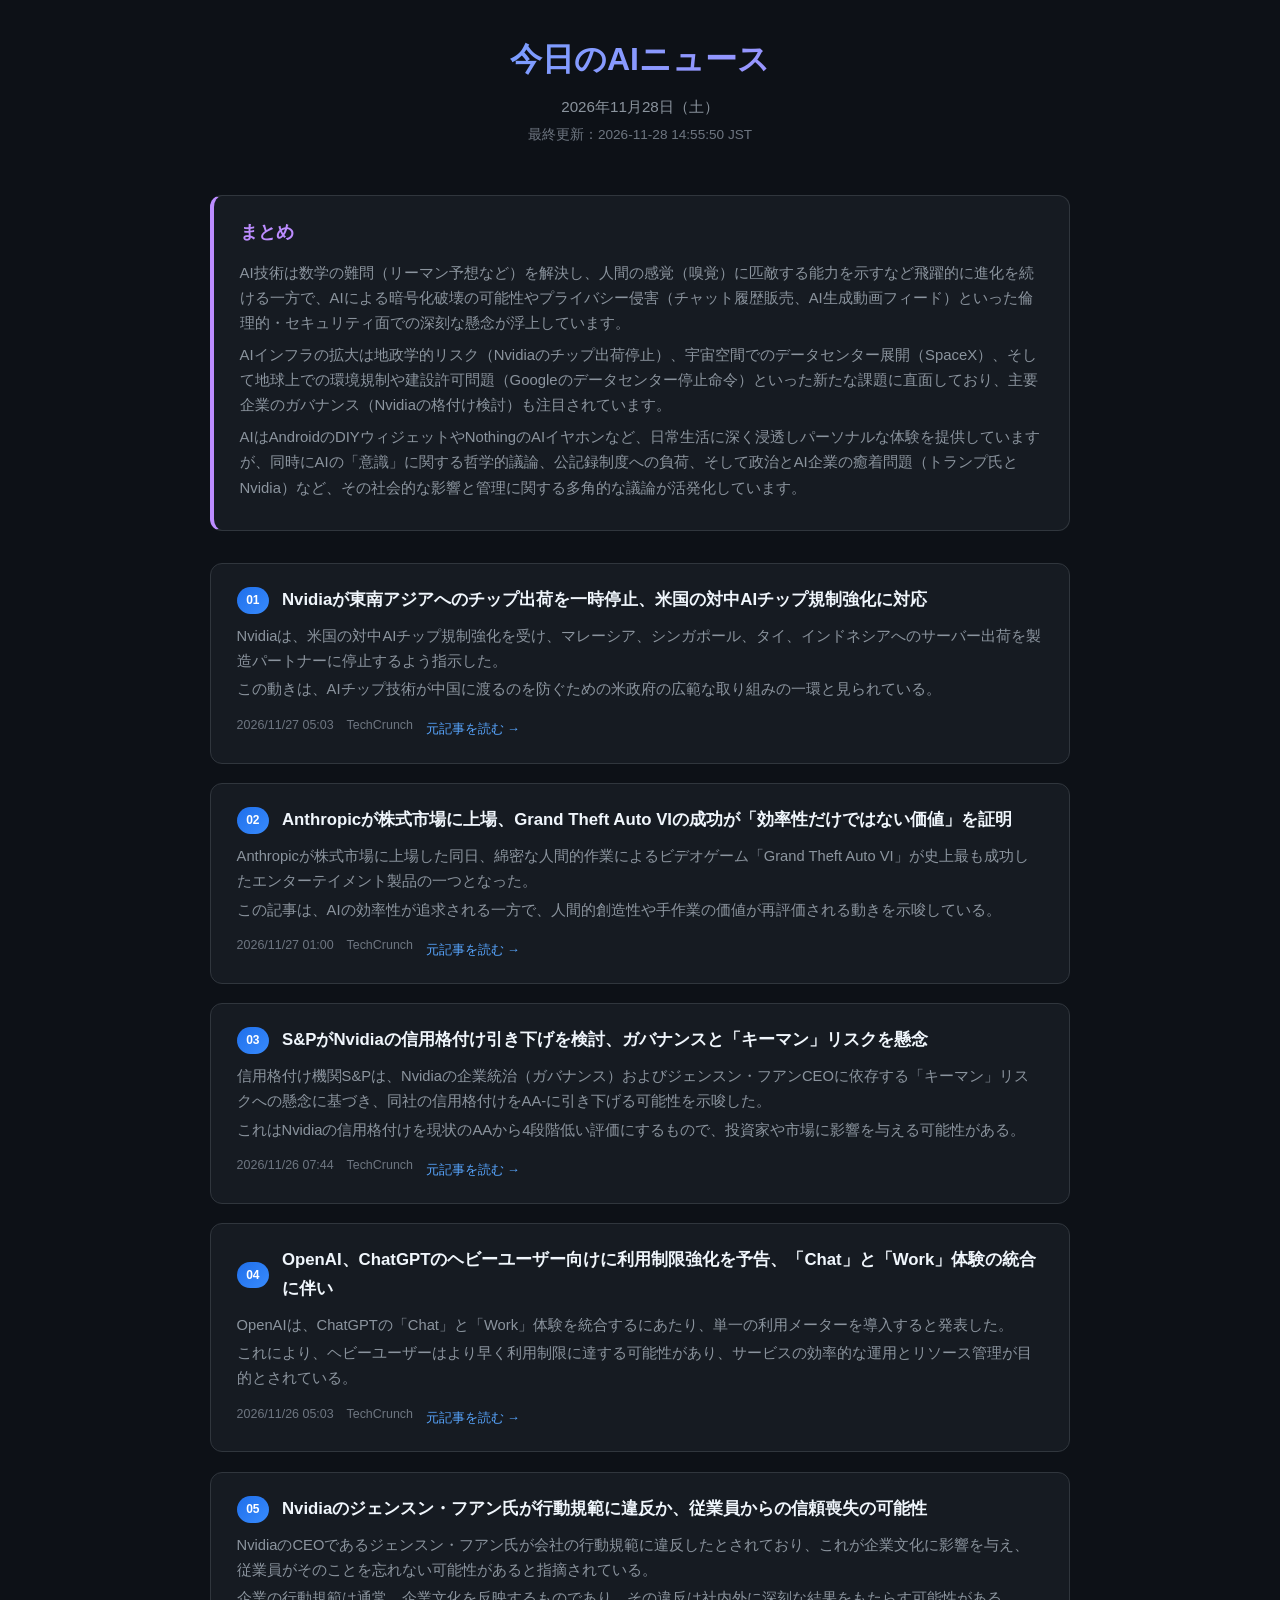
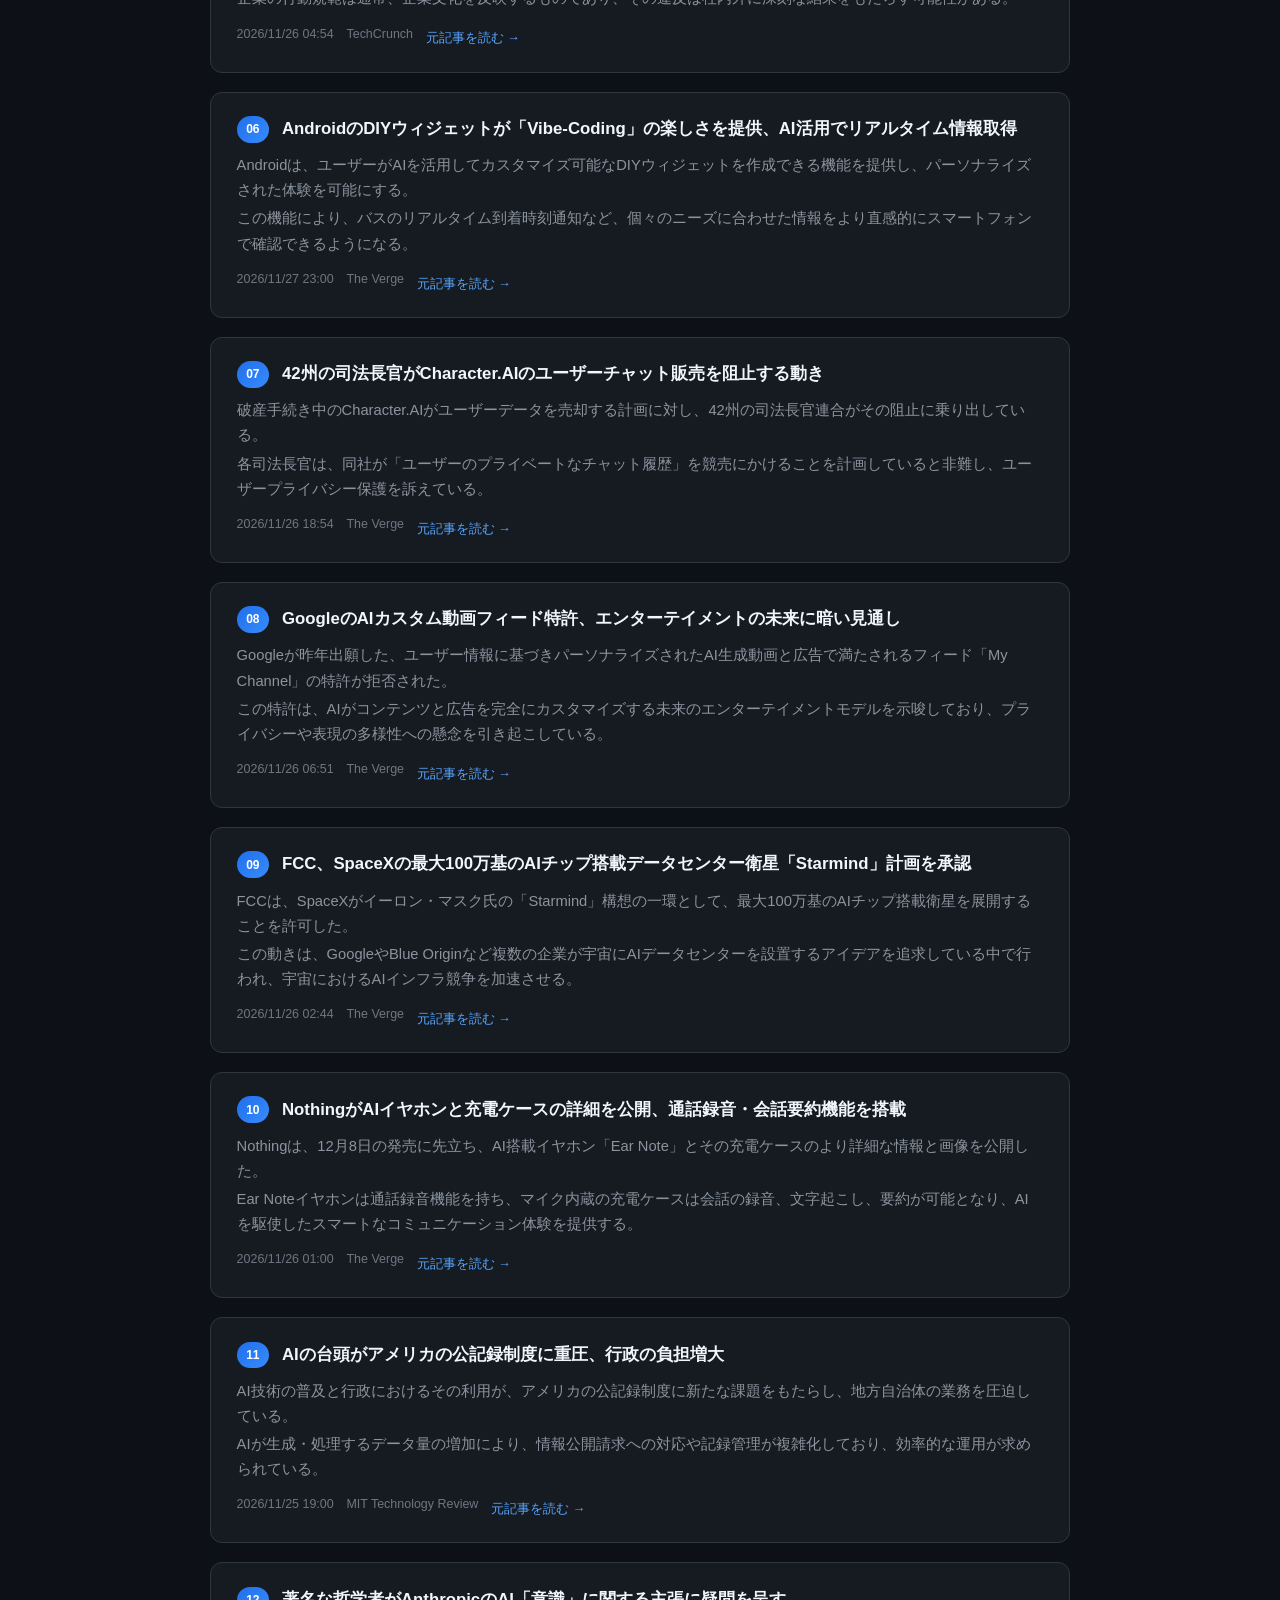
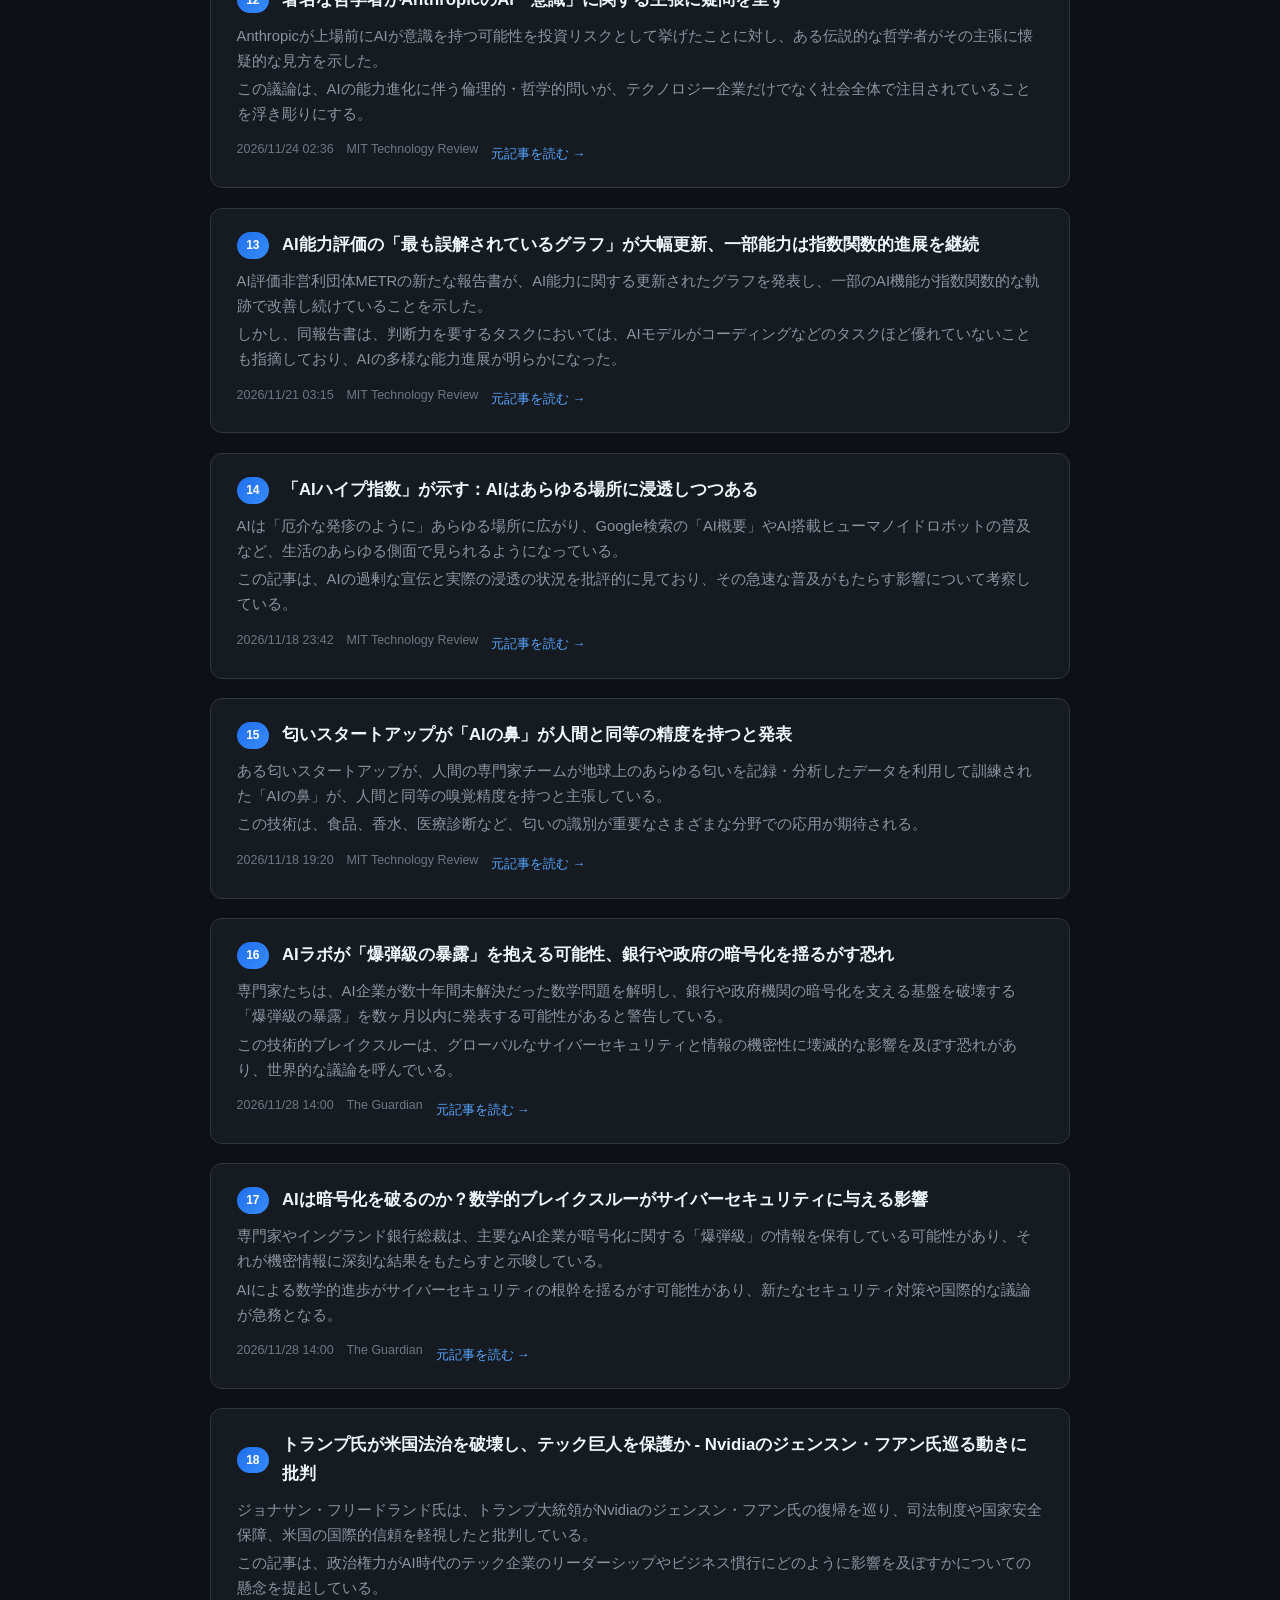
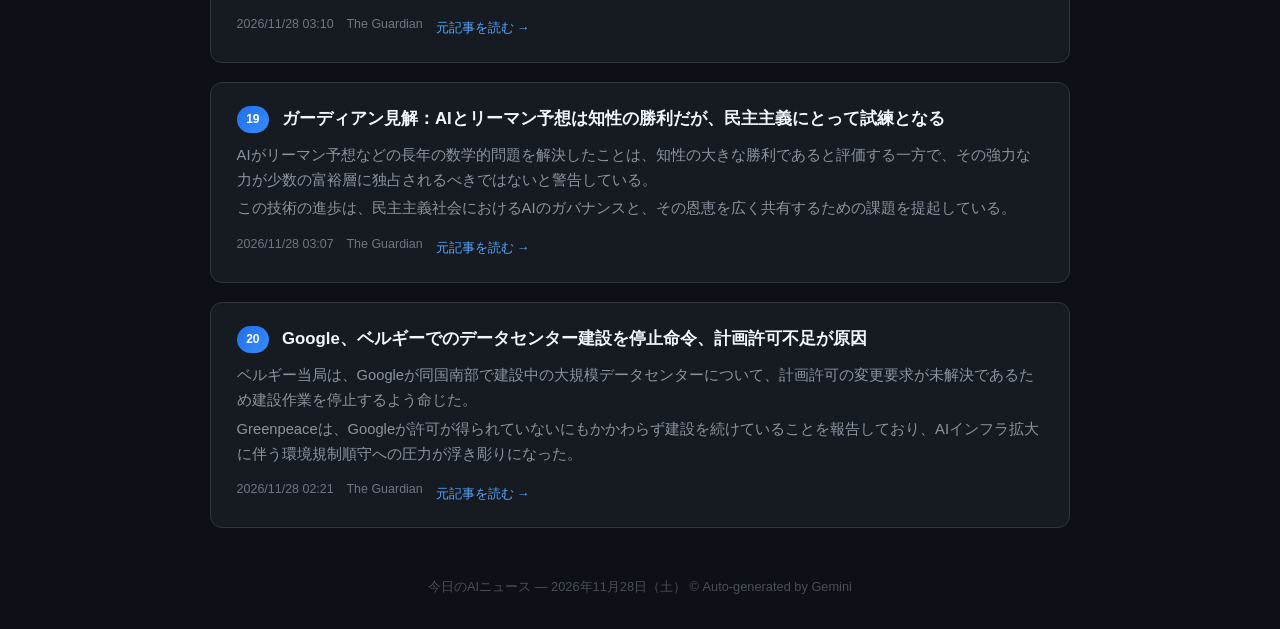
==== commit b9baeff1: "AI news updated: 2026-11-28 05:57" ====
--- a/ai.html
+++ b/ai.html
@@ -17,95 +17,75 @@
     <header>
       <h1>今日のAIニュース</h1>
       <p class="date">2026年11月28日（土）</p>
-      <p class="updated-at">最終更新：2026-11-28 08:51:59 JST</p>
+      <p class="updated-at">最終更新：2026-11-28 14:55:50 JST</p>
     </header>
     <div class="summary-section">
       <h3>まとめ</h3>
-      <p>2026年11月27日のAIニュースは、Nvidiaの東南アジア向けチップ出荷停止やS&Pによる格付け引き下げ検討など、AIチップを巡る国際的な規制と企業ガバナンスの問題が表面化しました。</p>
-      <p>同時に、Anthropicの「AI意識可能性」を巡る哲学的議論や、AIがリーマン予想に貢献したというニュースなど、AIの倫理、哲学、そして限界に関する深い考察が促されています。</p>
-      <p>NothingのAIイヤホンやAndroidのDIYウィジェットなどAIが日常生活に深く浸透する一方で、Character.AIのユーザーデータ売却問題、米小売業界でのAI利用に対する規制要求、MetaのNDAに関する内部告発など、プライバシー、労働者保護、透明性といった社会的な影響への懸念も高まっています。</p>
+      <p>AI技術は数学の難問（リーマン予想など）を解決し、人間の感覚（嗅覚）に匹敵する能力を示すなど飛躍的に進化を続ける一方で、AIによる暗号化破壊の可能性やプライバシー侵害（チャット履歴販売、AI生成動画フィード）といった倫理的・セキュリティ面での深刻な懸念が浮上しています。</p>
+      <p>AIインフラの拡大は地政学的リスク（Nvidiaのチップ出荷停止）、宇宙空間でのデータセンター展開（SpaceX）、そして地球上での環境規制や建設許可問題（Googleのデータセンター停止命令）といった新たな課題に直面しており、主要企業のガバナンス（Nvidiaの格付け検討）も注目されています。</p>
+      <p>AIはAndroidのDIYウィジェットやNothingのAIイヤホンなど、日常生活に深く浸透しパーソナルな体験を提供していますが、同時にAIの「意識」に関する哲学的議論、公記録制度への負荷、そして政治とAI企業の癒着問題（トランプ氏とNvidia）など、その社会的な影響と管理に関する多角的な議論が活発化しています。</p>
     </div>
     <div class="news-grid">
-      <div class="card"><div class="card-header"><span class="badge">01</span><h2>Nvidia、米国による対中AIチップ規制強化を受け東南アジア向け出荷を一時停止</h2></div>        <p>Nvidiaは、米国がAIチップの中国への流入を阻止する動きを強化する中、マレーシア、シンガポール、タイ、インドネシアへのサーバー出荷を製造パートナーに停止するよう指示した。</p>
-        <p>この動きは、米中間の技術覇権争いが東南アジア地域のサプライチェーンにも影響を及ぼしていることを示している。</p>
-        <p>対象国は、米国の輸出規制の迂回ルートとなる可能性が指摘されている地域の一部と見られる。</p>
+      <div class="card"><div class="card-header"><span class="badge">01</span><h2>Nvidiaが東南アジアへのチップ出荷を一時停止、米国の対中AIチップ規制強化に対応</h2></div>        <p>Nvidiaは、米国の対中AIチップ規制強化を受け、マレーシア、シンガポール、タイ、インドネシアへのサーバー出荷を製造パートナーに停止するよう指示した。</p>
+        <p>この動きは、AIチップ技術が中国に渡るのを防ぐための米政府の広範な取り組みの一環と見られている。</p>
         <div class="source-row"><span class="pub-time">2026/11/27 05:03</span><span class="site-name">TechCrunch</span><a class="source" href="https://techcrunch.com/2026/11/26/nvidia-hits-pause-on-chip-shipments-to-southeast-asia/" target="_blank">元記事を読む →</a></div></div>
-      <div class="card"><div class="card-header"><span class="badge">02</span><h2>Anthropic上場と「Grand Theft Auto VI」の成功：効率性だけが美徳ではない時代へ</h2></div>        <p>Anthropicが株式市場に上場した同日、緻密に人間によって作り上げられたゲーム「Grand Theft Auto VI」が史上最も成功したエンターテイメントローンチの一つとなった。</p>
-        <p>AIによる効率化が進む現代において、手間をかけた人間の創造性や手作業の価値が改めて証明された形となる。</p>
-        <p>エンターテイメント業界におけるAI活用の可能性と、人間の独自の強みとのバランスが問われている。</p>
+      <div class="card"><div class="card-header"><span class="badge">02</span><h2>Anthropicが株式市場に上場、Grand Theft Auto VIの成功が「効率性だけではない価値」を証明</h2></div>        <p>Anthropicが株式市場に上場した同日、綿密な人間的作業によるビデオゲーム「Grand Theft Auto VI」が史上最も成功したエンターテイメント製品の一つとなった。</p>
+        <p>この記事は、AIの効率性が追求される一方で、人間的創造性や手作業の価値が再評価される動きを示唆している。</p>
         <div class="source-row"><span class="pub-time">2026/11/27 01:00</span><span class="site-name">TechCrunch</span><a class="source" href="https://techcrunch.com/2026/11/26/as-anthropic-ipos-grand-theft-auto-vi-proves-why-efficiency-isnt-a-virtue/" target="_blank">元記事を読む →</a></div></div>
-      <div class="card"><div class="card-header"><span class="badge">03</span><h2>S&P、Nvidiaの信用格付け引き下げを検討：ガバナンスと「キーマン」リスクが要因</h2></div>        <p>信用格付け機関のS&Pが、Nvidiaの信用格付けを現在のAA-から一段階引き下げる可能性を示唆している。</p>
-        <p>引き下げ検討の背景には、企業ガバナンスに関する懸念と、ジェンスン・フアンCEOなどの主要人物への依存度が高い「キーマン」リスクがある。</p>
-        <p>AI市場を牽引するNvidiaの信用格付け見直しは、市場全体に影響を与える可能性を秘めている。</p>
+      <div class="card"><div class="card-header"><span class="badge">03</span><h2>S&PがNvidiaの信用格付け引き下げを検討、ガバナンスと「キーマン」リスクを懸念</h2></div>        <p>信用格付け機関S&Pは、Nvidiaの企業統治（ガバナンス）およびジェンスン・フアンCEOに依存する「キーマン」リスクへの懸念に基づき、同社の信用格付けをAA-に引き下げる可能性を示唆した。</p>
+        <p>これはNvidiaの信用格付けを現状のAAから4段階低い評価にするもので、投資家や市場に影響を与える可能性がある。</p>
         <div class="source-row"><span class="pub-time">2026/11/26 07:44</span><span class="site-name">TechCrunch</span><a class="source" href="https://techcrunch.com/2026/11/25/sp-considers-nvidia-credit-downgrade-over-governance-and-key-man-risks/" target="_blank">元記事を読む →</a></div></div>
-      <div class="card"><div class="card-header"><span class="badge">04</span><h2>OpenAI、ChatGPTの「Chat」と「Work」統合に伴い利用制限を強化へ</h2></div>        <p>OpenAIは、ChatGPTの「Chat」と「Work」体験を統合するにあたり、単一の利用メーターを導入すると発表した。</p>
-        <p>これにより、ヘビーユーザーはこれまでよりも早く利用制限に達する可能性があるとされている。</p>
-        <p>ユーザーエクスペリエンスの統合と、AIリソースの効率的な管理を両立させるための措置と見られる。</p>
-        <div class="source-row"><span class="pub-time">2026/11/26 05:03</span><span class="site-name">TechCrunch</span><a class="source" href="https://techcrunch.com/2026/11/25/openai-says-heavy-chatgpt-users-may-hit-limits-sooner-as-it-merges-chat-and-work/" target="_blank">元記事を読む →</a></div></div>
-      <div class="card"><div class="card-header"><span class="badge">05</span><h2>Nvidiaのジェンスン・フアンCEO、行動規範違反の指摘：社内文化への影響懸念</h2></div>        <p>Nvidiaのジェンスン・フアンCEOが同社の行動規範に違反したと報じられ、従業員間で波紋を呼んでいる。</p>
-        <p>行動規範は企業文化の鏡であるとされ、最高経営責任者による違反は社内に深刻な影響を与える可能性がある。</p>
-        <p>S&Pによる信用格付け引き下げ検討（記事3）と合わせ、Nvidiaの内部ガバナンス体制に対する懸念が深まっている。</p>
+      <div class="card"><div class="card-header"><span class="badge">04</span><h2>OpenAI、ChatGPTのヘビーユーザー向けに利用制限強化を予告、「Chat」と「Work」体験の統合に伴い</h2></div>        <p>OpenAIは、ChatGPTの「Chat」と「Work」体験を統合するにあたり、単一の利用メーターを導入すると発表した。</p>
+        <p>これにより、ヘビーユーザーはより早く利用制限に達する可能性があり、サービスの効率的な運用とリソース管理が目的とされている。</p>
+        <div class="source-row"><span class="pub-time">2026/11/26 05:03</span><span class="site-name">TechCrunch</span><a class="source" href="https://techcrunch.com/2026/11/25/openai-says-heavy-chatgpt-users-may-hit-limits- sooner-as-it-merges-chat-and-work/" target="_blank">元記事を読む →</a></div></div>
+      <div class="card"><div class="card-header"><span class="badge">05</span><h2>Nvidiaのジェンスン・フアン氏が行動規範に違反か、従業員からの信頼喪失の可能性</h2></div>        <p>NvidiaのCEOであるジェンスン・フアン氏が会社の行動規範に違反したとされており、これが企業文化に影響を与え、従業員がそのことを忘れない可能性があると指摘されている。</p>
+        <p>企業の行動規範は通常、企業文化を反映するものであり、その違反は社内外に深刻な結果をもたらす可能性がある。</p>
         <div class="source-row"><span class="pub-time">2026/11/26 04:54</span><span class="site-name">TechCrunch</span><a class="source" href="https://techcrunch.com/2026/11/25/jensen-huang-broke-nvidias-code-of-conduct-and-his-employees-may-not-forget-it/" target="_blank">元記事を読む →</a></div></div>
-      <div class="card"><div class="card-header"><span class="badge">06</span><h2>AndroidのAI搭載DIYウィジェットでパーソナルな情報アクセスが進化</h2></div>        <p>AndroidのAI機能「Create My Widget」により、ユーザーはリアルタイムのバス到着情報など、自身のニーズに合わせたパーソナルなウィジェットを容易に作成できるようになった。</p>
-        <p>AIがユーザーの日常的な情報ニーズを予測し、より効率的でパーソナライズされた情報アクセスを提供することで、スマートフォンの利便性が向上する。</p>
-        <p>Google Geminiの活用により、ウィジェット作成がより直感的で楽しい「vibe-coding」体験として提供されている。</p>
+      <div class="card"><div class="card-header"><span class="badge">06</span><h2>AndroidのDIYウィジェットが「Vibe-Coding」の楽しさを提供、AI活用でリアルタイム情報取得</h2></div>        <p>Androidは、ユーザーがAIを活用してカスタマイズ可能なDIYウィジェットを作成できる機能を提供し、パーソナライズされた体験を可能にする。</p>
+        <p>この機能により、バスのリアルタイム到着時刻通知など、個々のニーズに合わせた情報をより直感的にスマートフォンで確認できるようになる。</p>
         <div class="source-row"><span class="pub-time">2026/11/27 23:00</span><span class="site-name">The Verge</span><a class="source" href="https://www.theverge.com/tech/1041801/android-intelligence-create-my-widget-gemini" target="_blank">元記事を読む →</a></div></div>
-      <div class="card"><div class="card-header"><span class="badge">07</span><h2>42州の司法長官がCharacter.AIのユーザーチャット履歴売却阻止に乗り出す</h2></div>        <p>連邦破産法第11条の適用を進めているCharacter.AIに対し、42州の司法長官連合がユーザーのプライベートなチャット履歴売却を阻止しようと動いている。</p>
-        <p>各州の司法長官は、破産手続き中の企業によるユーザーデータ売却計画についてプライバシー侵害の懸念を表明している。</p>
-        <p>AI企業におけるユーザーデータの扱いとプライバシー保護、破産法と倫理的責任の境界線が議論の焦点となっている。</p>
+      <div class="card"><div class="card-header"><span class="badge">07</span><h2>42州の司法長官がCharacter.AIのユーザーチャット販売を阻止する動き</h2></div>        <p>破産手続き中のCharacter.AIがユーザーデータを売却する計画に対し、42州の司法長官連合がその阻止に乗り出している。</p>
+        <p>各司法長官は、同社が「ユーザーのプライベートなチャット履歴」を競売にかけることを計画していると非難し、ユーザープライバシー保護を訴えている。</p>
         <div class="source-row"><span class="pub-time">2026/11/26 18:54</span><span class="site-name">The Verge</span><a class="source" href="https://www.theverge.com/policy/1042620/character-ai-sale-state-ags-block-selling-users-chats" target="_blank">元記事を読む →</a></div></div>
-      <div class="card"><div class="card-header"><span class="badge">08</span><h2>GoogleのAI生成動画フィード特許が描くエンターテイメントの未来像</h2></div>        <p>Googleがユーザー情報に基づき、AI生成動画と広告で構成されるパーソナライズされたフィード「My Channel」の特許を出願していた（後に却下）。</p>
-        <p>この特許は却下されたものの、Googleが再申請する可能性もあり、AIによるエンターテイメントの超パーソナライズ化が加速する可能性を示唆している。</p>
-        <p>完全にAIに委ねられた視聴体験が、エンターテイメントの偶発性や多様性を損なうとの懸念も提起されている。</p>
+      <div class="card"><div class="card-header"><span class="badge">08</span><h2>GoogleのAIカスタム動画フィード特許、エンターテイメントの未来に暗い見通し</h2></div>        <p>Googleが昨年出願した、ユーザー情報に基づきパーソナライズされたAI生成動画と広告で満たされるフィード「My Channel」の特許が拒否された。</p>
+        <p>この特許は、AIがコンテンツと広告を完全にカスタマイズする未来のエンターテイメントモデルを示唆しており、プライバシーや表現の多様性への懸念を引き起こしている。</p>
         <div class="source-row"><span class="pub-time">2026/11/26 06:51</span><span class="site-name">The Verge</span><a class="source" href="https://www.theverge.com/entertainment/1042221/google-my-channel-ai-video-patent" target="_blank">元記事を読む →</a></div></div>
-      <div class="card"><div class="card-header"><span class="badge">09</span><h2>SpaceX、最大100万基のAIチップ搭載データセンター衛星「Starmind」展開をFCCが承認</h2></div>        <p>FCC（連邦通信委員会）はSpaceXに対し、イーロン・マスク氏が率いる「Starmind」構想の一環として、最大100万基のAIチップ搭載衛星を軌道上に展開することを承認した。</p>
-        <p>GoogleやBlue Originなど、複数の企業が宇宙空間でのAIデータセンター設置を模索しており、宇宙におけるAIインフラ開発競争が激化している。</p>
-        <p>これは、地上での電力消費や冷却問題といった課題に対し、宇宙空間が新たなAI計算能力のフロンティアとして注目されていることを示している。</p>
+      <div class="card"><div class="card-header"><span class="badge">09</span><h2>FCC、SpaceXの最大100万基のAIチップ搭載データセンター衛星「Starmind」計画を承認</h2></div>        <p>FCCは、SpaceXがイーロン・マスク氏の「Starmind」構想の一環として、最大100万基のAIチップ搭載衛星を展開することを許可した。</p>
+        <p>この動きは、GoogleやBlue Originなど複数の企業が宇宙にAIデータセンターを設置するアイデアを追求している中で行われ、宇宙におけるAIインフラ競争を加速させる。</p>
         <div class="source-row"><span class="pub-time">2026/11/26 02:44</span><span class="site-name">The Verge</span><a class="source" href="https://www.theverge.com/science/1042278/spacex-fcc-starmind-ai-space-data-centers" target="_blank">元記事を読む →</a></div></div>
-      <div class="card"><div class="card-header"><span class="badge">10</span><h2>Nothing社、AI搭載イヤホン「Ear Note」を公開：通話録音・会話要約機能を統合</h2></div>        <p>Nothing社が12月8日発売予定のAIイヤホン「Ear Note」の詳細を公開。イヤホン本体は通話録音が可能で、充電ケースは会話の録音、文字起こし、そして要約機能まで備えている。</p>
-        <p>AIを活用したこれらの機能は、ビジネスミーティングから日常の会話まで、様々なシーンでの情報管理と生産性向上に貢献すると期待される。</p>
-        <p>パーソナルアシスタント機能がイヤホンに統合されることで、よりシームレスなAI体験が提供される。</p>
+      <div class="card"><div class="card-header"><span class="badge">10</span><h2>NothingがAIイヤホンと充電ケースの詳細を公開、通話録音・会話要約機能を搭載</h2></div>        <p>Nothingは、12月8日の発売に先立ち、AI搭載イヤホン「Ear Note」とその充電ケースのより詳細な情報と画像を公開した。</p>
+        <p>Ear Noteイヤホンは通話録音機能を持ち、マイク内蔵の充電ケースは会話の録音、文字起こし、要約が可能となり、AIを駆使したスマートなコミュニケーション体験を提供する。</p>
         <div class="source-row"><span class="pub-time">2026/11/26 01:00</span><span class="site-name">The Verge</span><a class="source" href="https://www.theverge.com/gadgets/1042162/nothing-ear-note-ai-earbuds-reveal" target="_blank">元記事を読む →</a></div></div>
-      <div class="card"><div class="card-header"><span class="badge">11</span><h2>AIが米国の情報公開制度に過剰な負担、地方自治体の業務を圧迫</h2></div>        <p>AIによる自動生成された大量の情報公開請求が、米国の地方自治体の情報公開システムに過剰な負担を与えていると報じられた。</p>
-        <p>バーモント州パントン町の事例では、少人数の職員がAIによる大量の請求処理に追われ、本来の住民サービス業務が圧迫される事態に。</p>
-        <p>AIの普及が政府の透明性を高める一方で、その処理能力を超えた情報要求が新たな行政課題となっている。</p>
+      <div class="card"><div class="card-header"><span class="badge">11</span><h2>AIの台頭がアメリカの公記録制度に重圧、行政の負担増大</h2></div>        <p>AI技術の普及と行政におけるその利用が、アメリカの公記録制度に新たな課題をもたらし、地方自治体の業務を圧迫している。</p>
+        <p>AIが生成・処理するデータ量の増加により、情報公開請求への対応や記録管理が複雑化しており、効率的な運用が求められている。</p>
         <div class="source-row"><span class="pub-time">2026/11/25 19:00</span><span class="site-name">MIT Technology Review</span><a class="source" href="https://www.technologyreview.com/2026/11/25/1149702/ai-is-straining-americas-open-records-systems/" target="_blank">元記事を読む →</a></div></div>
-      <div class="card"><div class="card-header"><span class="badge">12</span><h2>Anthropicの「AI意識可能性」主張に著名哲学者が異議を唱える</h2></div>        <p>Anthropicが株式公開前のリスク要因として「AIが意識を持つ可能性」を挙げたことに対し、著名な哲学者が懐疑的な見解を示し、議論を呼んでいる。</p>
-        <p>AIの意識や感情の有無、その定義を巡る議論は、技術開発だけでなく、哲学や倫理の領域でもますます活発化している。</p>
-        <p>AI開発企業が、倫理的・哲学的な問いを事業リスクとして公式に認識する動きが注目される。</p>
+      <div class="card"><div class="card-header"><span class="badge">12</span><h2>著名な哲学者がAnthropicのAI「意識」に関する主張に疑問を呈す</h2></div>        <p>Anthropicが上場前にAIが意識を持つ可能性を投資リスクとして挙げたことに対し、ある伝説的な哲学者がその主張に懐疑的な見方を示した。</p>
+        <p>この議論は、AIの能力進化に伴う倫理的・哲学的問いが、テクノロジー企業だけでなく社会全体で注目されていることを浮き彫りにする。</p>
         <div class="source-row"><span class="pub-time">2026/11/24 02:36</span><span class="site-name">MIT Technology Review</span><a class="source" href="https://www.technologyreview.com/2026/11/23/1149569/a-legendary-philosopher-isnt-buying-anthropics-consciousness-argument/" target="_blank">元記事を読む →</a></div></div>
-      <div class="card"><div class="card-header"><span class="badge">13</span><h2>AI能力評価グラフが更新：判断力を要するタスクでは人間の優位性が示唆</h2></div>        <p>AI評価非営利団体METRの新たな報告書により、AI能力の評価グラフが更新された。一部のAI能力は指数関数的な改善を続けていることが確認された。</p>
-        <p>一方で、報告書は、コーディングなどのタスクと比較して、判断力を要するタスクにおいてはAIモデルの性能がまだ不十分であると指摘している。</p>
-        <p>AIの進化が続く中で、人間とAIそれぞれの得意分野がより明確になりつつある状況が示されている。</p>
+      <div class="card"><div class="card-header"><span class="badge">13</span><h2>AI能力評価の「最も誤解されているグラフ」が大幅更新、一部能力は指数関数的進展を継続</h2></div>        <p>AI評価非営利団体METRの新たな報告書が、AI能力に関する更新されたグラフを発表し、一部のAI機能が指数関数的な軌跡で改善し続けていることを示した。</p>
+        <p>しかし、同報告書は、判断力を要するタスクにおいては、AIモデルがコーディングなどのタスクほど優れていないことも指摘しており、AIの多様な能力進展が明らかになった。</p>
         <div class="source-row"><span class="pub-time">2026/11/21 03:15</span><span class="site-name">MIT Technology Review</span><a class="source" href="https://www.technologyreview.com/2026/11/20/1149399/the-most-misunderstood-graph-in-ai-just-got-a-major-update/" target="_blank">元記事を読む →</a></div></div>
-      <div class="card"><div class="card-header"><span class="badge">14</span><h2>AIハイプインデックスが示す、AIの社会全体への広範な浸透</h2></div>        <p>「AIハイプインデックス」は、AI技術が社会のあらゆる側面に急速に浸透し、その存在感が増大している現状を明らかにしている。</p>
-        <p>Googleが広告収入減のリスクを冒して「AI Overview」を押し進めるように、企業はAI機能を導入することに積極的である。</p>
-        <p>家庭用ロボットから各種サービスまで、AIが日常生活に溶け込み、その利用が当たり前になっている状況が指摘されている。</p>
+      <div class="card"><div class="card-header"><span class="badge">14</span><h2>「AIハイプ指数」が示す：AIはあらゆる場所に浸透しつつある</h2></div>        <p>AIは「厄介な発疹のように」あらゆる場所に広がり、Google検索の「AI概要」やAI搭載ヒューマノイドロボットの普及など、生活のあらゆる側面で見られるようになっている。</p>
+        <p>この記事は、AIの過剰な宣伝と実際の浸透の状況を批評的に見ており、その急速な普及がもたらす影響について考察している。</p>
         <div class="source-row"><span class="pub-time">2026/11/18 23:42</span><span class="site-name">MIT Technology Review</span><a class="source" href="https://www.technologyreview.com/2026/11/18/1148650/ai-hype-index-ai-is-everywhere/" target="_blank">元記事を読む →</a></div></div>
-      <div class="card"><div class="card-header"><span class="badge">15</span><h2>AIスタートアップOsmo、人間の嗅覚に匹敵する「AI鼻」を開発と発表</h2></div>        <p>AIスタートアップOsmoが、人間の専門家による膨大な嗅覚データを活用し、人間の鼻に匹敵するレベルのAI嗅覚システムを開発したと発表した。</p>
-        <p>ニュージャージー州の研究所では、30人の専門家チームが地球上のあらゆる匂いを分析し、AIのトレーニングデータセットを構築している。</p>
-        <p>この「AI鼻」は、食品の品質管理、香水開発、医療診断など、匂い認識が重要な多岐にわたる産業での応用が期待されている。</p>
+      <div class="card"><div class="card-header"><span class="badge">15</span><h2>匂いスタートアップが「AIの鼻」が人間と同等の精度を持つと発表</h2></div>        <p>ある匂いスタートアップが、人間の専門家チームが地球上のあらゆる匂いを記録・分析したデータを利用して訓練された「AIの鼻」が、人間と同等の嗅覚精度を持つと主張している。</p>
+        <p>この技術は、食品、香水、医療診断など、匂いの識別が重要なさまざまな分野での応用が期待される。</p>
         <div class="source-row"><span class="pub-time">2026/11/18 19:20</span><span class="site-name">MIT Technology Review</span><a class="source" href="https://www.technologyreview.com/2026/11/18/1148816/smell-startup-osmo-ai-nose-good-as-humans/" target="_blank">元記事を読む →</a></div></div>
-      <div class="card"><div class="card-header"><span class="badge">16</span><h2>トランプ政権、Nvidia CEO帰任のため法治主義を侵害かとの批判</h2></div>        <p>ドナルド・トランプ大統領が、Nvidiaのジェンスン・フアンCEOの帰任を巡り、司法制度、国家安全保障、そして国際経済における米国の信頼を侵害したと、コメンテーターのジョナサン・フリードランド氏が批判している。</p>
-        <p>テクノロジー大手への政治的配慮が、法治国家の基本原則を脅かす可能性が指摘されている。</p>
-        <p>AI産業の重要性が増す中で、政治とテクノロジー、そして法の支配の関係性に関する問題が浮上している。</p>
+      <div class="card"><div class="card-header"><span class="badge">16</span><h2>AIラボが「爆弾級の暴露」を抱える可能性、銀行や政府の暗号化を揺るがす恐れ</h2></div>        <p>専門家たちは、AI企業が数十年間未解決だった数学問題を解明し、銀行や政府機関の暗号化を支える基盤を破壊する「爆弾級の暴露」を数ヶ月以内に発表する可能性があると警告している。</p>
+        <p>この技術的ブレイクスルーは、グローバルなサイバーセキュリティと情報の機密性に壊滅的な影響を及ぼす恐れがあり、世界的な議論を呼んでいる。</p>
+        <div class="source-row"><span class="pub-time">2026/11/28 14:00</span><span class="site-name">The Guardian</span><a class="source" href="https://www.theguardian.com/technology/2026/nov/28/ai-artificial-intelligence-encryption-global-chaos" target="_blank">元記事を読む →</a></div></div>
+      <div class="card"><div class="card-header"><span class="badge">17</span><h2>AIは暗号化を破るのか？数学的ブレイクスルーがサイバーセキュリティに与える影響</h2></div>        <p>専門家やイングランド銀行総裁は、主要なAI企業が暗号化に関する「爆弾級」の情報を保有している可能性があり、それが機密情報に深刻な結果をもたらすと示唆している。</p>
+        <p>AIによる数学的進歩がサイバーセキュリティの根幹を揺るがす可能性があり、新たなセキュリティ対策や国際的な議論が急務となる。</p>
+        <div class="source-row"><span class="pub-time">2026/11/28 14:00</span><span class="site-name">The Guardian</span><a class="source" href="https://www.theguardian.com/technology/2026/nov/28/could-ai-break-encryption-what-mathematical-breakthroughs-mean-for-cybersecurity" target="_blank">元記事を読む →</a></div></div>
+      <div class="card"><div class="card-header"><span class="badge">18</span><h2>トランプ氏が米国法治を破壊し、テック巨人を保護か - Nvidiaのジェンスン・フアン氏巡る動きに批判</h2></div>        <p>ジョナサン・フリードランド氏は、トランプ大統領がNvidiaのジェンスン・フアン氏の復帰を巡り、司法制度や国家安全保障、米国の国際的信頼を軽視したと批判している。</p>
+        <p>この記事は、政治権力がAI時代のテック企業のリーダーシップやビジネス慣行にどのように影響を及ぼすかについての懸念を提起している。</p>
         <div class="source-row"><span class="pub-time">2026/11/28 03:10</span><span class="site-name">The Guardian</span><a class="source" href="https://www.theguardian.com/commentisfree/2026/nov/27/donald-trump-destroying-us-law-tech-titans-jensen-huang-nvidia" target="_blank">元記事を読む →</a></div></div>
-      <div class="card"><div class="card-header"><span class="badge">17</span><h2>AIがリーマン予想に貢献：知性の勝利と民主主義への試練</h2></div>        <p>AIがこれまで人間の知性では解決が困難だった数学の難問、リーマン予想の解決に貢献したと報じられ、その知的能力の高さが改めて示された。</p>
-        <p>ガーディアン紙は、AIの飛躍的な進歩は「知性の勝利」であると同時に、その強力な力が一部の富裕層のみの独占物とならないよう、民主的な管理とガバナンスの必要性を訴えている。</p>
-        <p>AI技術の恩恵を社会全体で公平に享受するための、国際的な議論と枠組み構築が喫緊の課題となっている。</p>
+      <div class="card"><div class="card-header"><span class="badge">19</span><h2>ガーディアン見解：AIとリーマン予想は知性の勝利だが、民主主義にとって試練となる</h2></div>        <p>AIがリーマン予想などの長年の数学的問題を解決したことは、知性の大きな勝利であると評価する一方で、その強力な力が少数の富裕層に独占されるべきではないと警告している。</p>
+        <p>この技術の進歩は、民主主義社会におけるAIのガバナンスと、その恩恵を広く共有するための課題を提起している。</p>
         <div class="source-row"><span class="pub-time">2026/11/28 03:07</span><span class="site-name">The Guardian</span><a class="source" href="https://www.theguardian.com/commentisfree/2026/nov/27/the-guardian-view-on-ai-and-the-riemann-hypothesis-a-triumph-of-intelligence-a-test-of-democracy" target="_blank">元記事を読む →</a></div></div>
-      <div class="card"><div class="card-header"><span class="badge">18</span><h2>Google、ベルギーのデータセンター建設で許可違反により中断命令</h2></div>        <p>ベルギー当局がGoogleに対し、同国南部での大規模データセンター建設作業を中断するよう命令した。Googleが元の建設許可条件の変更申請について、まだ解決していないにもかかわらず建設を続行していたため。</p>
-        <p>グリーンピースの報告書は、Googleが計画申請が未解決のまま建設を継続していたことを示している。</p>
-        <p>AI関連インフラの急速な拡大に伴い、環境規制や法的な許可プロセスとの摩擦が生じている事例として注目される。</p>
+      <div class="card"><div class="card-header"><span class="badge">20</span><h2>Google、ベルギーでのデータセンター建設を停止命令、計画許可不足が原因</h2></div>        <p>ベルギー当局は、Googleが同国南部で建設中の大規模データセンターについて、計画許可の変更要求が未解決であるため建設作業を停止するよう命じた。</p>
+        <p>Greenpeaceは、Googleが許可が得られていないにもかかわらず建設を続けていることを報告しており、AIインフラ拡大に伴う環境規制順守への圧力が浮き彫りになった。</p>
         <div class="source-row"><span class="pub-time">2026/11/28 02:21</span><span class="site-name">The Guardian</span><a class="source" href="https://www.theguardian.com/world/2026/nov/27/belgian-authorities-order-google-to-halt-datacentre-construction-over-lack-of-permits" target="_blank">元記事を読む →</a></div></div>
-      <div class="card"><div class="card-header"><span class="badge">19</span><h2>Meta内部告発者、AIへの懸念表明を阻むNDA禁止の強化を要求</h2></div>        <p>Metaの内部告発者サラ・ウィン＝ウィリアムズ氏が、AIに関する懸念を持つテクノロジー業界関係者が秘密保持契約（NDA）によって沈黙させられている現状を強く批判。</p>
-        <p>同氏は、このようなシステムがジョージ・オーウェルの小説「1984」を想起させるとし、AIの透明性と倫理的な開発を促すため、より厳格なNDA禁止を求めている。</p>
-        <p>AI技術の倫理的・社会的な影響に関する内部からの懸念表明が、企業や政府に一層求められている。</p>
-        <div class="source-row"><span class="pub-time">2026/11/27 21:30</span><span class="site-name">The Guardian</span><a class="source" href="https://www.theguardian.com/technology/2026/nov/27/meta-whistleblower-sarah-wynn-williams-calls-on-burnham-to-go-further-with-ban-on-non-disclosure-agreements" target="_blank">元記事を読む →</a></div></div>
-      <div class="card"><div class="card-header"><span class="badge">20</span><h2>米小売業界のAI利用拡大に対し、労働者と消費者保護の規制導入が求められる</h2></div>        <p>ブラックフライデーを迎え、米国の小売業界でAIの利用が拡大する中、労働組合や擁護団体から労働者と消費者を保護するための規制導入が強く求められている。</p>
-        <p>AIが雇用や消費者の購買体験に与える影響について懸念が表明され、AIの導入を加速する企業に対し、適切な監視とガイドラインの必要性が強調されている。</p>
-        <p>AI技術が社会に深く浸透する中で、技術革新と社会的公正のバランスをどう取るかが重要な課題となっている。</p>
-        <div class="source-row"><span class="pub-time">2026/11/27 19:00</span><span class="site-name">The Guardian</span><a class="source" href="https://www.theguardian.com/us-news/2026/nov/27/ai-retailer-consumer-guardrails" target="_blank">元記事を読む →</a></div></div>
 
     </div>
     <footer>
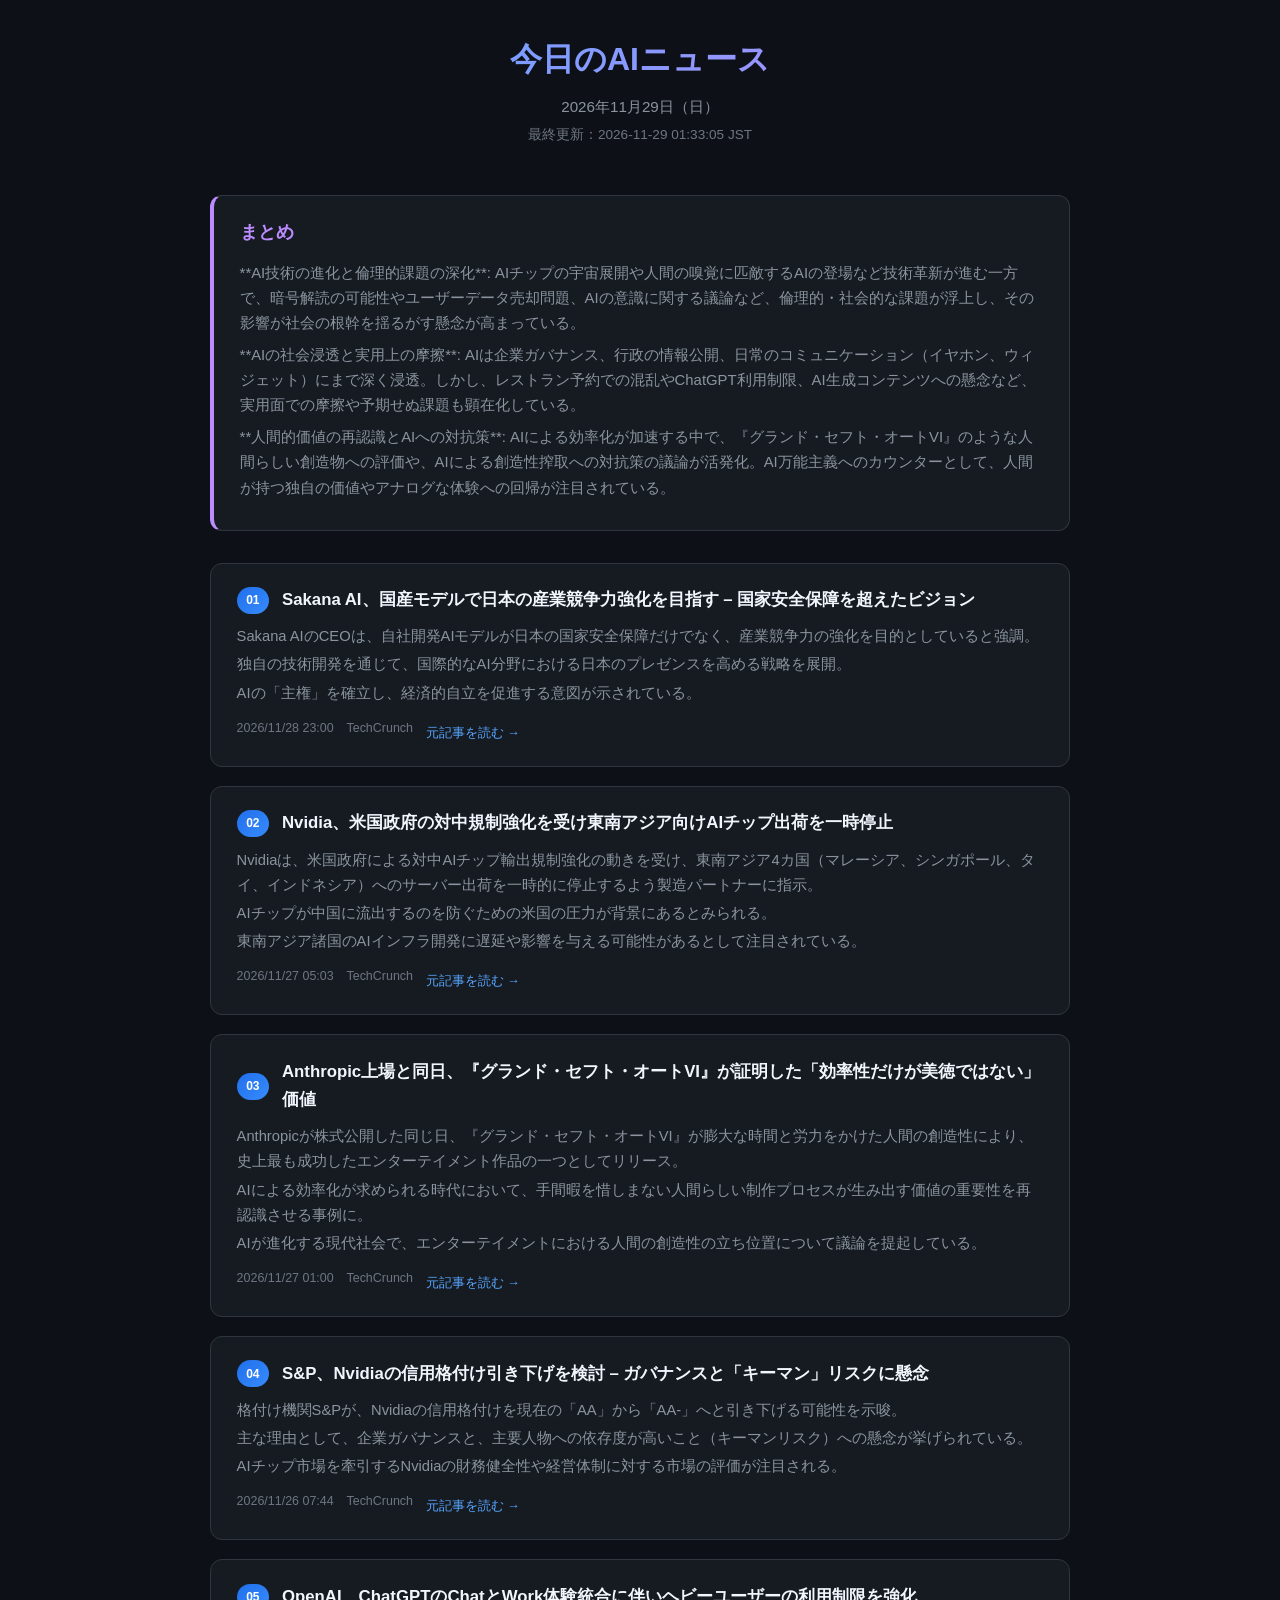
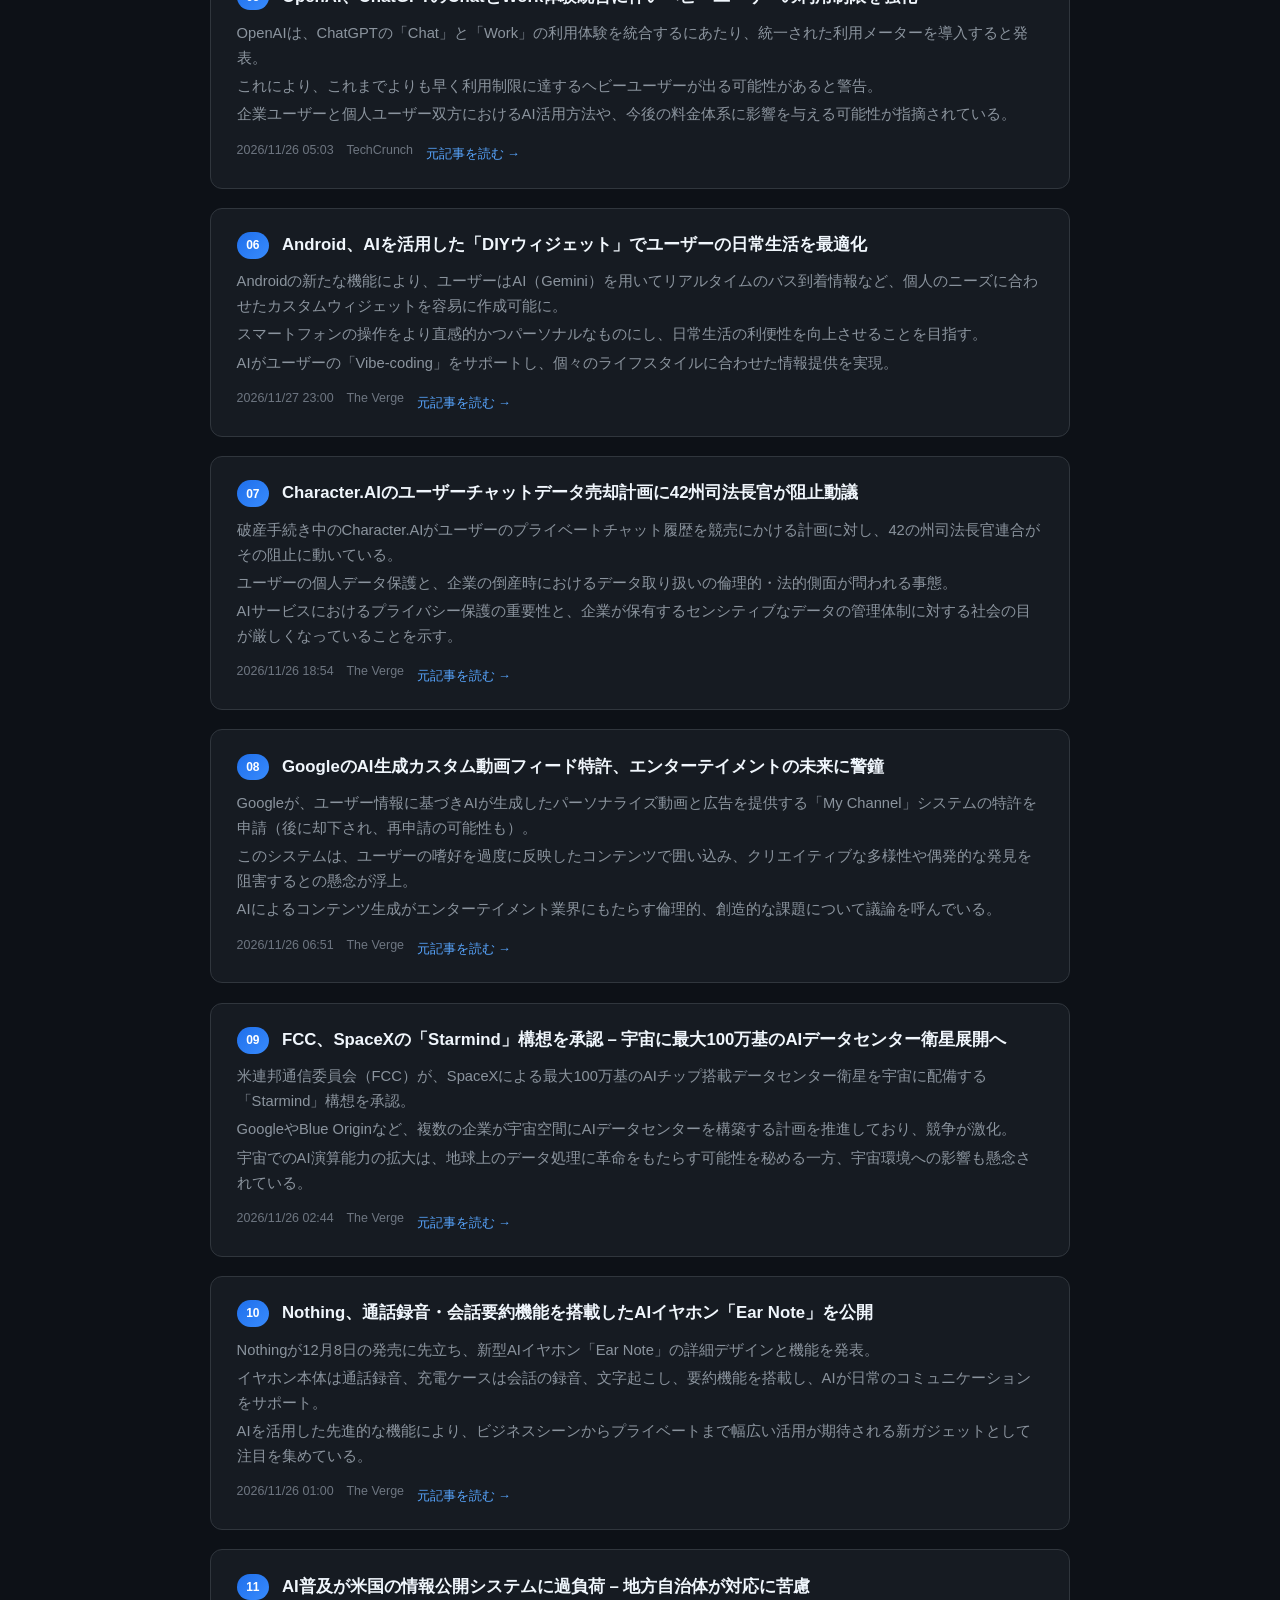
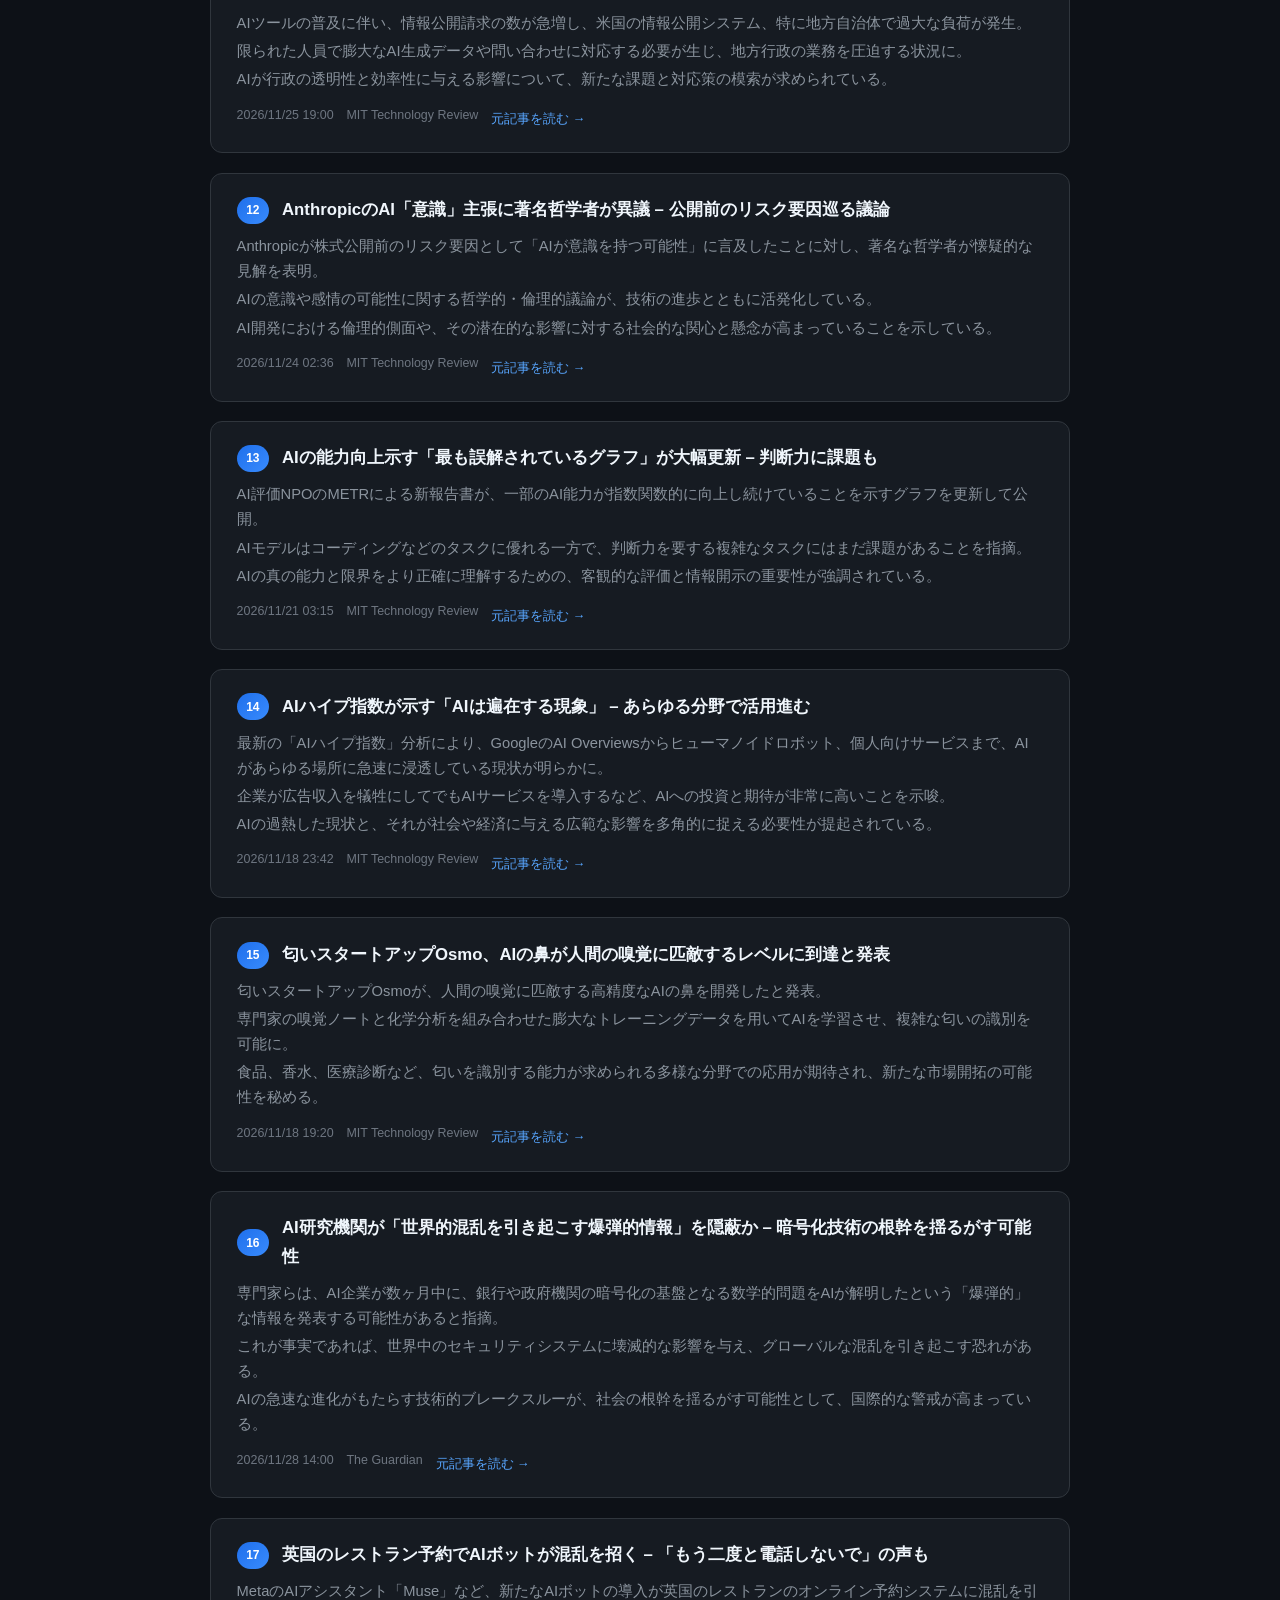
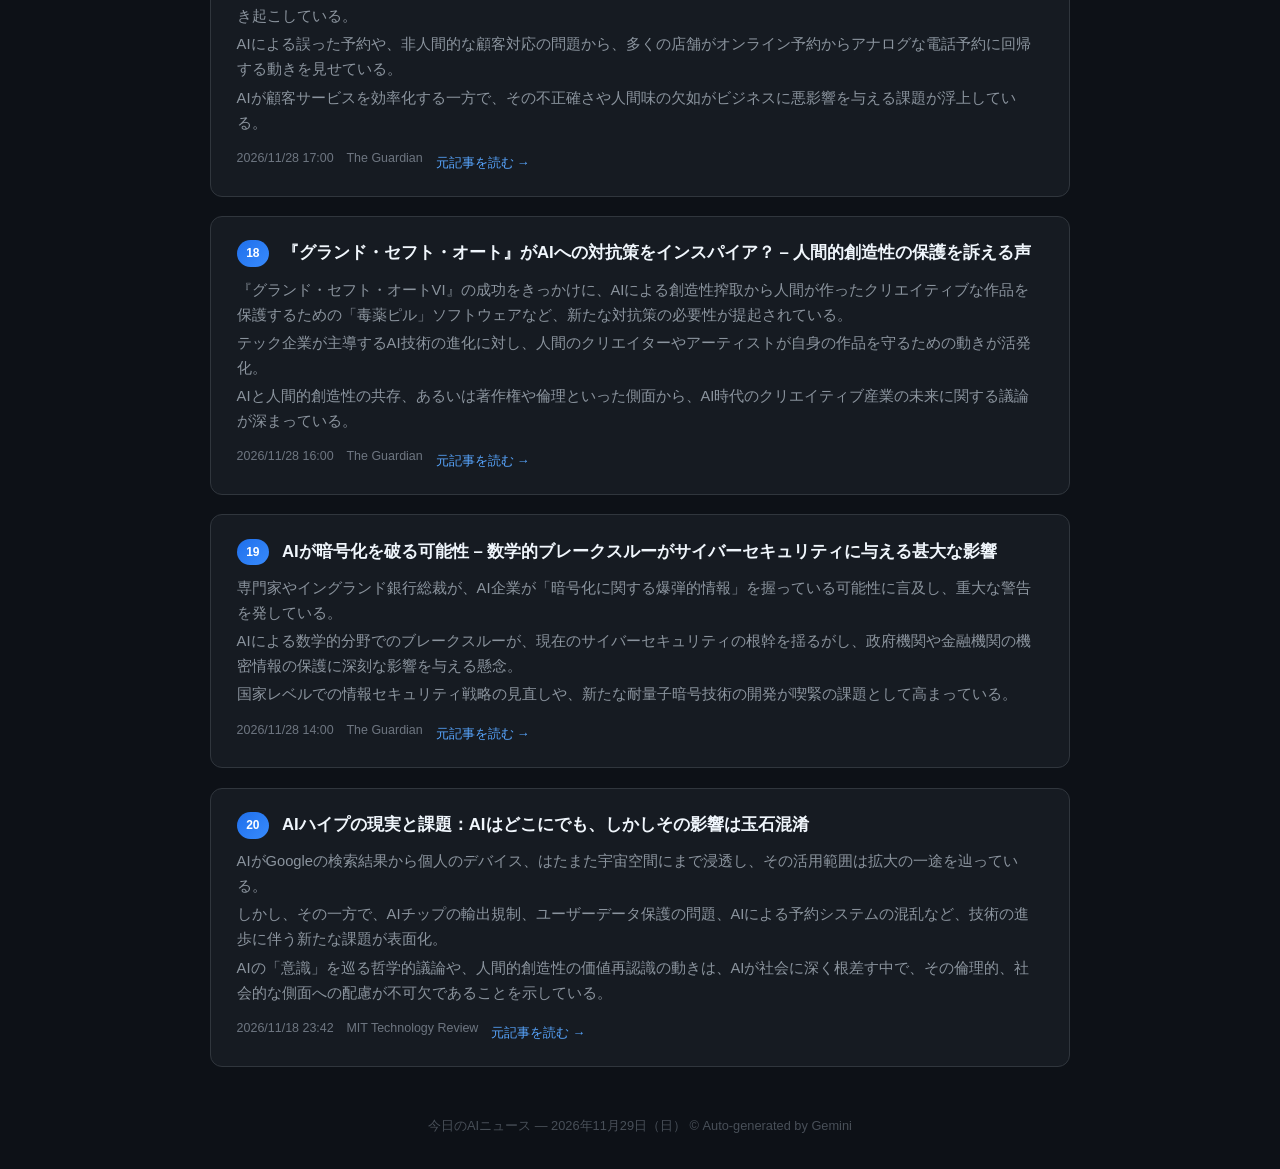
==== commit d0c03269: "AI news updated: 2026-11-28 16:35" ====
--- a/ai.html
+++ b/ai.html
@@ -3,7 +3,7 @@
 <head>
   <meta charset="UTF-8">
   <meta name="viewport" content="width=device-width, initial-scale=1.0">
-  <title>今日のAIニュース - 2026年11月28日（土）</title>
+  <title>今日のAIニュース - 2026年11月29日（日）</title>
   <link rel="stylesheet" href="style.css">
   <style>
     .source-row { display: flex; align-items: center; gap: 0.8rem; margin-top: 0.5rem; }
@@ -16,80 +16,100 @@
   <div class="container">
     <header>
       <h1>今日のAIニュース</h1>
-      <p class="date">2026年11月28日（土）</p>
-      <p class="updated-at">最終更新：2026-11-28 14:55:50 JST</p>
+      <p class="date">2026年11月29日（日）</p>
+      <p class="updated-at">最終更新：2026-11-29 01:33:05 JST</p>
     </header>
     <div class="summary-section">
       <h3>まとめ</h3>
-      <p>AI技術は数学の難問（リーマン予想など）を解決し、人間の感覚（嗅覚）に匹敵する能力を示すなど飛躍的に進化を続ける一方で、AIによる暗号化破壊の可能性やプライバシー侵害（チャット履歴販売、AI生成動画フィード）といった倫理的・セキュリティ面での深刻な懸念が浮上しています。</p>
-      <p>AIインフラの拡大は地政学的リスク（Nvidiaのチップ出荷停止）、宇宙空間でのデータセンター展開（SpaceX）、そして地球上での環境規制や建設許可問題（Googleのデータセンター停止命令）といった新たな課題に直面しており、主要企業のガバナンス（Nvidiaの格付け検討）も注目されています。</p>
-      <p>AIはAndroidのDIYウィジェットやNothingのAIイヤホンなど、日常生活に深く浸透しパーソナルな体験を提供していますが、同時にAIの「意識」に関する哲学的議論、公記録制度への負荷、そして政治とAI企業の癒着問題（トランプ氏とNvidia）など、その社会的な影響と管理に関する多角的な議論が活発化しています。</p>
+      <p>**AI技術の進化と倫理的課題の深化**: AIチップの宇宙展開や人間の嗅覚に匹敵するAIの登場など技術革新が進む一方で、暗号解読の可能性やユーザーデータ売却問題、AIの意識に関する議論など、倫理的・社会的な課題が浮上し、その影響が社会の根幹を揺るがす懸念が高まっている。</p>
+      <p>**AIの社会浸透と実用上の摩擦**: AIは企業ガバナンス、行政の情報公開、日常のコミュニケーション（イヤホン、ウィジェット）にまで深く浸透。しかし、レストラン予約での混乱やChatGPT利用制限、AI生成コンテンツへの懸念など、実用面での摩擦や予期せぬ課題も顕在化している。</p>
+      <p>**人間的価値の再認識とAIへの対抗策**: AIによる効率化が加速する中で、『グランド・セフト・オートVI』のような人間らしい創造物への評価や、AIによる創造性搾取への対抗策の議論が活発化。AI万能主義へのカウンターとして、人間が持つ独自の価値やアナログな体験への回帰が注目されている。</p>
     </div>
     <div class="news-grid">
-      <div class="card"><div class="card-header"><span class="badge">01</span><h2>Nvidiaが東南アジアへのチップ出荷を一時停止、米国の対中AIチップ規制強化に対応</h2></div>        <p>Nvidiaは、米国の対中AIチップ規制強化を受け、マレーシア、シンガポール、タイ、インドネシアへのサーバー出荷を製造パートナーに停止するよう指示した。</p>
-        <p>この動きは、AIチップ技術が中国に渡るのを防ぐための米政府の広範な取り組みの一環と見られている。</p>
+      <div class="card"><div class="card-header"><span class="badge">01</span><h2>Sakana AI、国産モデルで日本の産業競争力強化を目指す – 国家安全保障を超えたビジョン</h2></div>        <p>Sakana AIのCEOは、自社開発AIモデルが日本の国家安全保障だけでなく、産業競争力の強化を目的としていると強調。</p>
+        <p>独自の技術開発を通じて、国際的なAI分野における日本のプレゼンスを高める戦略を展開。</p>
+        <p>AIの「主権」を確立し、経済的自立を促進する意図が示されている。</p>
+        <div class="source-row"><span class="pub-time">2026/11/28 23:00</span><span class="site-name">TechCrunch</span><a class="source" href="https://techcrunch.com/2026/11/28/sakana-ais-ceo-says-its-homegrown-models-are-about-more-than-japans-national-security/" target="_blank">元記事を読む →</a></div></div>
+      <div class="card"><div class="card-header"><span class="badge">02</span><h2>Nvidia、米国政府の対中規制強化を受け東南アジア向けAIチップ出荷を一時停止</h2></div>        <p>Nvidiaは、米国政府による対中AIチップ輸出規制強化の動きを受け、東南アジア4カ国（マレーシア、シンガポール、タイ、インドネシア）へのサーバー出荷を一時的に停止するよう製造パートナーに指示。</p>
+        <p>AIチップが中国に流出するのを防ぐための米国の圧力が背景にあるとみられる。</p>
+        <p>東南アジア諸国のAIインフラ開発に遅延や影響を与える可能性があるとして注目されている。</p>
         <div class="source-row"><span class="pub-time">2026/11/27 05:03</span><span class="site-name">TechCrunch</span><a class="source" href="https://techcrunch.com/2026/11/26/nvidia-hits-pause-on-chip-shipments-to-southeast-asia/" target="_blank">元記事を読む →</a></div></div>
-      <div class="card"><div class="card-header"><span class="badge">02</span><h2>Anthropicが株式市場に上場、Grand Theft Auto VIの成功が「効率性だけではない価値」を証明</h2></div>        <p>Anthropicが株式市場に上場した同日、綿密な人間的作業によるビデオゲーム「Grand Theft Auto VI」が史上最も成功したエンターテイメント製品の一つとなった。</p>
-        <p>この記事は、AIの効率性が追求される一方で、人間的創造性や手作業の価値が再評価される動きを示唆している。</p>
+      <div class="card"><div class="card-header"><span class="badge">03</span><h2>Anthropic上場と同日、『グランド・セフト・オートVI』が証明した「効率性だけが美徳ではない」価値</h2></div>        <p>Anthropicが株式公開した同じ日、『グランド・セフト・オートVI』が膨大な時間と労力をかけた人間の創造性により、史上最も成功したエンターテイメント作品の一つとしてリリース。</p>
+        <p>AIによる効率化が求められる時代において、手間暇を惜しまない人間らしい制作プロセスが生み出す価値の重要性を再認識させる事例に。</p>
+        <p>AIが進化する現代社会で、エンターテイメントにおける人間の創造性の立ち位置について議論を提起している。</p>
         <div class="source-row"><span class="pub-time">2026/11/27 01:00</span><span class="site-name">TechCrunch</span><a class="source" href="https://techcrunch.com/2026/11/26/as-anthropic-ipos-grand-theft-auto-vi-proves-why-efficiency-isnt-a-virtue/" target="_blank">元記事を読む →</a></div></div>
-      <div class="card"><div class="card-header"><span class="badge">03</span><h2>S&PがNvidiaの信用格付け引き下げを検討、ガバナンスと「キーマン」リスクを懸念</h2></div>        <p>信用格付け機関S&Pは、Nvidiaの企業統治（ガバナンス）およびジェンスン・フアンCEOに依存する「キーマン」リスクへの懸念に基づき、同社の信用格付けをAA-に引き下げる可能性を示唆した。</p>
-        <p>これはNvidiaの信用格付けを現状のAAから4段階低い評価にするもので、投資家や市場に影響を与える可能性がある。</p>
+      <div class="card"><div class="card-header"><span class="badge">04</span><h2>S&P、Nvidiaの信用格付け引き下げを検討 – ガバナンスと「キーマン」リスクに懸念</h2></div>        <p>格付け機関S&Pが、Nvidiaの信用格付けを現在の「AA」から「AA-」へと引き下げる可能性を示唆。</p>
+        <p>主な理由として、企業ガバナンスと、主要人物への依存度が高いこと（キーマンリスク）への懸念が挙げられている。</p>
+        <p>AIチップ市場を牽引するNvidiaの財務健全性や経営体制に対する市場の評価が注目される。</p>
         <div class="source-row"><span class="pub-time">2026/11/26 07:44</span><span class="site-name">TechCrunch</span><a class="source" href="https://techcrunch.com/2026/11/25/sp-considers-nvidia-credit-downgrade-over-governance-and-key-man-risks/" target="_blank">元記事を読む →</a></div></div>
-      <div class="card"><div class="card-header"><span class="badge">04</span><h2>OpenAI、ChatGPTのヘビーユーザー向けに利用制限強化を予告、「Chat」と「Work」体験の統合に伴い</h2></div>        <p>OpenAIは、ChatGPTの「Chat」と「Work」体験を統合するにあたり、単一の利用メーターを導入すると発表した。</p>
-        <p>これにより、ヘビーユーザーはより早く利用制限に達する可能性があり、サービスの効率的な運用とリソース管理が目的とされている。</p>
-        <div class="source-row"><span class="pub-time">2026/11/26 05:03</span><span class="site-name">TechCrunch</span><a class="source" href="https://techcrunch.com/2026/11/25/openai-says-heavy-chatgpt-users-may-hit-limits- sooner-as-it-merges-chat-and-work/" target="_blank">元記事を読む →</a></div></div>
-      <div class="card"><div class="card-header"><span class="badge">05</span><h2>Nvidiaのジェンスン・フアン氏が行動規範に違反か、従業員からの信頼喪失の可能性</h2></div>        <p>NvidiaのCEOであるジェンスン・フアン氏が会社の行動規範に違反したとされており、これが企業文化に影響を与え、従業員がそのことを忘れない可能性があると指摘されている。</p>
-        <p>企業の行動規範は通常、企業文化を反映するものであり、その違反は社内外に深刻な結果をもたらす可能性がある。</p>
-        <div class="source-row"><span class="pub-time">2026/11/26 04:54</span><span class="site-name">TechCrunch</span><a class="source" href="https://techcrunch.com/2026/11/25/jensen-huang-broke-nvidias-code-of-conduct-and-his-employees-may-not-forget-it/" target="_blank">元記事を読む →</a></div></div>
-      <div class="card"><div class="card-header"><span class="badge">06</span><h2>AndroidのDIYウィジェットが「Vibe-Coding」の楽しさを提供、AI活用でリアルタイム情報取得</h2></div>        <p>Androidは、ユーザーがAIを活用してカスタマイズ可能なDIYウィジェットを作成できる機能を提供し、パーソナライズされた体験を可能にする。</p>
-        <p>この機能により、バスのリアルタイム到着時刻通知など、個々のニーズに合わせた情報をより直感的にスマートフォンで確認できるようになる。</p>
+      <div class="card"><div class="card-header"><span class="badge">05</span><h2>OpenAI、ChatGPTのChatとWork体験統合に伴いヘビーユーザーの利用制限を強化</h2></div>        <p>OpenAIは、ChatGPTの「Chat」と「Work」の利用体験を統合するにあたり、統一された利用メーターを導入すると発表。</p>
+        <p>これにより、これまでよりも早く利用制限に達するヘビーユーザーが出る可能性があると警告。</p>
+        <p>企業ユーザーと個人ユーザー双方におけるAI活用方法や、今後の料金体系に影響を与える可能性が指摘されている。</p>
+        <div class="source-row"><span class="pub-time">2026/11/26 05:03</span><span class="site-name">TechCrunch</span><a class="source" href="https://techcrunch.com/2026/11/25/openai-says-heavy-chatgpt-users-may-hit-limits-sooner-as-it-merges-chat-and-work/" target="_blank">元記事を読む →</a></div></div>
+      <div class="card"><div class="card-header"><span class="badge">06</span><h2>Android、AIを活用した「DIYウィジェット」でユーザーの日常生活を最適化</h2></div>        <p>Androidの新たな機能により、ユーザーはAI（Gemini）を用いてリアルタイムのバス到着情報など、個人のニーズに合わせたカスタムウィジェットを容易に作成可能に。</p>
+        <p>スマートフォンの操作をより直感的かつパーソナルなものにし、日常生活の利便性を向上させることを目指す。</p>
+        <p>AIがユーザーの「Vibe-coding」をサポートし、個々のライフスタイルに合わせた情報提供を実現。</p>
         <div class="source-row"><span class="pub-time">2026/11/27 23:00</span><span class="site-name">The Verge</span><a class="source" href="https://www.theverge.com/tech/1041801/android-intelligence-create-my-widget-gemini" target="_blank">元記事を読む →</a></div></div>
-      <div class="card"><div class="card-header"><span class="badge">07</span><h2>42州の司法長官がCharacter.AIのユーザーチャット販売を阻止する動き</h2></div>        <p>破産手続き中のCharacter.AIがユーザーデータを売却する計画に対し、42州の司法長官連合がその阻止に乗り出している。</p>
-        <p>各司法長官は、同社が「ユーザーのプライベートなチャット履歴」を競売にかけることを計画していると非難し、ユーザープライバシー保護を訴えている。</p>
+      <div class="card"><div class="card-header"><span class="badge">07</span><h2>Character.AIのユーザーチャットデータ売却計画に42州司法長官が阻止動議</h2></div>        <p>破産手続き中のCharacter.AIがユーザーのプライベートチャット履歴を競売にかける計画に対し、42の州司法長官連合がその阻止に動いている。</p>
+        <p>ユーザーの個人データ保護と、企業の倒産時におけるデータ取り扱いの倫理的・法的側面が問われる事態。</p>
+        <p>AIサービスにおけるプライバシー保護の重要性と、企業が保有するセンシティブなデータの管理体制に対する社会の目が厳しくなっていることを示す。</p>
         <div class="source-row"><span class="pub-time">2026/11/26 18:54</span><span class="site-name">The Verge</span><a class="source" href="https://www.theverge.com/policy/1042620/character-ai-sale-state-ags-block-selling-users-chats" target="_blank">元記事を読む →</a></div></div>
-      <div class="card"><div class="card-header"><span class="badge">08</span><h2>GoogleのAIカスタム動画フィード特許、エンターテイメントの未来に暗い見通し</h2></div>        <p>Googleが昨年出願した、ユーザー情報に基づきパーソナライズされたAI生成動画と広告で満たされるフィード「My Channel」の特許が拒否された。</p>
-        <p>この特許は、AIがコンテンツと広告を完全にカスタマイズする未来のエンターテイメントモデルを示唆しており、プライバシーや表現の多様性への懸念を引き起こしている。</p>
+      <div class="card"><div class="card-header"><span class="badge">08</span><h2>GoogleのAI生成カスタム動画フィード特許、エンターテイメントの未来に警鐘</h2></div>        <p>Googleが、ユーザー情報に基づきAIが生成したパーソナライズ動画と広告を提供する「My Channel」システムの特許を申請（後に却下され、再申請の可能性も）。</p>
+        <p>このシステムは、ユーザーの嗜好を過度に反映したコンテンツで囲い込み、クリエイティブな多様性や偶発的な発見を阻害するとの懸念が浮上。</p>
+        <p>AIによるコンテンツ生成がエンターテイメント業界にもたらす倫理的、創造的な課題について議論を呼んでいる。</p>
         <div class="source-row"><span class="pub-time">2026/11/26 06:51</span><span class="site-name">The Verge</span><a class="source" href="https://www.theverge.com/entertainment/1042221/google-my-channel-ai-video-patent" target="_blank">元記事を読む →</a></div></div>
-      <div class="card"><div class="card-header"><span class="badge">09</span><h2>FCC、SpaceXの最大100万基のAIチップ搭載データセンター衛星「Starmind」計画を承認</h2></div>        <p>FCCは、SpaceXがイーロン・マスク氏の「Starmind」構想の一環として、最大100万基のAIチップ搭載衛星を展開することを許可した。</p>
-        <p>この動きは、GoogleやBlue Originなど複数の企業が宇宙にAIデータセンターを設置するアイデアを追求している中で行われ、宇宙におけるAIインフラ競争を加速させる。</p>
+      <div class="card"><div class="card-header"><span class="badge">09</span><h2>FCC、SpaceXの「Starmind」構想を承認 – 宇宙に最大100万基のAIデータセンター衛星展開へ</h2></div>        <p>米連邦通信委員会（FCC）が、SpaceXによる最大100万基のAIチップ搭載データセンター衛星を宇宙に配備する「Starmind」構想を承認。</p>
+        <p>GoogleやBlue Originなど、複数の企業が宇宙空間にAIデータセンターを構築する計画を推進しており、競争が激化。</p>
+        <p>宇宙でのAI演算能力の拡大は、地球上のデータ処理に革命をもたらす可能性を秘める一方、宇宙環境への影響も懸念されている。</p>
         <div class="source-row"><span class="pub-time">2026/11/26 02:44</span><span class="site-name">The Verge</span><a class="source" href="https://www.theverge.com/science/1042278/spacex-fcc-starmind-ai-space-data-centers" target="_blank">元記事を読む →</a></div></div>
-      <div class="card"><div class="card-header"><span class="badge">10</span><h2>NothingがAIイヤホンと充電ケースの詳細を公開、通話録音・会話要約機能を搭載</h2></div>        <p>Nothingは、12月8日の発売に先立ち、AI搭載イヤホン「Ear Note」とその充電ケースのより詳細な情報と画像を公開した。</p>
-        <p>Ear Noteイヤホンは通話録音機能を持ち、マイク内蔵の充電ケースは会話の録音、文字起こし、要約が可能となり、AIを駆使したスマートなコミュニケーション体験を提供する。</p>
+      <div class="card"><div class="card-header"><span class="badge">10</span><h2>Nothing、通話録音・会話要約機能を搭載したAIイヤホン「Ear Note」を公開</h2></div>        <p>Nothingが12月8日の発売に先立ち、新型AIイヤホン「Ear Note」の詳細デザインと機能を発表。</p>
+        <p>イヤホン本体は通話録音、充電ケースは会話の録音、文字起こし、要約機能を搭載し、AIが日常のコミュニケーションをサポート。</p>
+        <p>AIを活用した先進的な機能により、ビジネスシーンからプライベートまで幅広い活用が期待される新ガジェットとして注目を集めている。</p>
         <div class="source-row"><span class="pub-time">2026/11/26 01:00</span><span class="site-name">The Verge</span><a class="source" href="https://www.theverge.com/gadgets/1042162/nothing-ear-note-ai-earbuds-reveal" target="_blank">元記事を読む →</a></div></div>
-      <div class="card"><div class="card-header"><span class="badge">11</span><h2>AIの台頭がアメリカの公記録制度に重圧、行政の負担増大</h2></div>        <p>AI技術の普及と行政におけるその利用が、アメリカの公記録制度に新たな課題をもたらし、地方自治体の業務を圧迫している。</p>
-        <p>AIが生成・処理するデータ量の増加により、情報公開請求への対応や記録管理が複雑化しており、効率的な運用が求められている。</p>
+      <div class="card"><div class="card-header"><span class="badge">11</span><h2>AI普及が米国の情報公開システムに過負荷 – 地方自治体が対応に苦慮</h2></div>        <p>AIツールの普及に伴い、情報公開請求の数が急増し、米国の情報公開システム、特に地方自治体で過大な負荷が発生。</p>
+        <p>限られた人員で膨大なAI生成データや問い合わせに対応する必要が生じ、地方行政の業務を圧迫する状況に。</p>
+        <p>AIが行政の透明性と効率性に与える影響について、新たな課題と対応策の模索が求められている。</p>
         <div class="source-row"><span class="pub-time">2026/11/25 19:00</span><span class="site-name">MIT Technology Review</span><a class="source" href="https://www.technologyreview.com/2026/11/25/1149702/ai-is-straining-americas-open-records-systems/" target="_blank">元記事を読む →</a></div></div>
-      <div class="card"><div class="card-header"><span class="badge">12</span><h2>著名な哲学者がAnthropicのAI「意識」に関する主張に疑問を呈す</h2></div>        <p>Anthropicが上場前にAIが意識を持つ可能性を投資リスクとして挙げたことに対し、ある伝説的な哲学者がその主張に懐疑的な見方を示した。</p>
-        <p>この議論は、AIの能力進化に伴う倫理的・哲学的問いが、テクノロジー企業だけでなく社会全体で注目されていることを浮き彫りにする。</p>
+      <div class="card"><div class="card-header"><span class="badge">12</span><h2>AnthropicのAI「意識」主張に著名哲学者が異議 – 公開前のリスク要因巡る議論</h2></div>        <p>Anthropicが株式公開前のリスク要因として「AIが意識を持つ可能性」に言及したことに対し、著名な哲学者が懐疑的な見解を表明。</p>
+        <p>AIの意識や感情の可能性に関する哲学的・倫理的議論が、技術の進歩とともに活発化している。</p>
+        <p>AI開発における倫理的側面や、その潜在的な影響に対する社会的な関心と懸念が高まっていることを示している。</p>
         <div class="source-row"><span class="pub-time">2026/11/24 02:36</span><span class="site-name">MIT Technology Review</span><a class="source" href="https://www.technologyreview.com/2026/11/23/1149569/a-legendary-philosopher-isnt-buying-anthropics-consciousness-argument/" target="_blank">元記事を読む →</a></div></div>
-      <div class="card"><div class="card-header"><span class="badge">13</span><h2>AI能力評価の「最も誤解されているグラフ」が大幅更新、一部能力は指数関数的進展を継続</h2></div>        <p>AI評価非営利団体METRの新たな報告書が、AI能力に関する更新されたグラフを発表し、一部のAI機能が指数関数的な軌跡で改善し続けていることを示した。</p>
-        <p>しかし、同報告書は、判断力を要するタスクにおいては、AIモデルがコーディングなどのタスクほど優れていないことも指摘しており、AIの多様な能力進展が明らかになった。</p>
+      <div class="card"><div class="card-header"><span class="badge">13</span><h2>AIの能力向上示す「最も誤解されているグラフ」が大幅更新 – 判断力に課題も</h2></div>        <p>AI評価NPOのMETRによる新報告書が、一部のAI能力が指数関数的に向上し続けていることを示すグラフを更新して公開。</p>
+        <p>AIモデルはコーディングなどのタスクに優れる一方で、判断力を要する複雑なタスクにはまだ課題があることを指摘。</p>
+        <p>AIの真の能力と限界をより正確に理解するための、客観的な評価と情報開示の重要性が強調されている。</p>
         <div class="source-row"><span class="pub-time">2026/11/21 03:15</span><span class="site-name">MIT Technology Review</span><a class="source" href="https://www.technologyreview.com/2026/11/20/1149399/the-most-misunderstood-graph-in-ai-just-got-a-major-update/" target="_blank">元記事を読む →</a></div></div>
-      <div class="card"><div class="card-header"><span class="badge">14</span><h2>「AIハイプ指数」が示す：AIはあらゆる場所に浸透しつつある</h2></div>        <p>AIは「厄介な発疹のように」あらゆる場所に広がり、Google検索の「AI概要」やAI搭載ヒューマノイドロボットの普及など、生活のあらゆる側面で見られるようになっている。</p>
-        <p>この記事は、AIの過剰な宣伝と実際の浸透の状況を批評的に見ており、その急速な普及がもたらす影響について考察している。</p>
+      <div class="card"><div class="card-header"><span class="badge">14</span><h2>AIハイプ指数が示す「AIは遍在する現象」 – あらゆる分野で活用進む</h2></div>        <p>最新の「AIハイプ指数」分析により、GoogleのAI Overviewsからヒューマノイドロボット、個人向けサービスまで、AIがあらゆる場所に急速に浸透している現状が明らかに。</p>
+        <p>企業が広告収入を犠牲にしてでもAIサービスを導入するなど、AIへの投資と期待が非常に高いことを示唆。</p>
+        <p>AIの過熱した現状と、それが社会や経済に与える広範な影響を多角的に捉える必要性が提起されている。</p>
         <div class="source-row"><span class="pub-time">2026/11/18 23:42</span><span class="site-name">MIT Technology Review</span><a class="source" href="https://www.technologyreview.com/2026/11/18/1148650/ai-hype-index-ai-is-everywhere/" target="_blank">元記事を読む →</a></div></div>
-      <div class="card"><div class="card-header"><span class="badge">15</span><h2>匂いスタートアップが「AIの鼻」が人間と同等の精度を持つと発表</h2></div>        <p>ある匂いスタートアップが、人間の専門家チームが地球上のあらゆる匂いを記録・分析したデータを利用して訓練された「AIの鼻」が、人間と同等の嗅覚精度を持つと主張している。</p>
-        <p>この技術は、食品、香水、医療診断など、匂いの識別が重要なさまざまな分野での応用が期待される。</p>
+      <div class="card"><div class="card-header"><span class="badge">15</span><h2>匂いスタートアップOsmo、AIの鼻が人間の嗅覚に匹敵するレベルに到達と発表</h2></div>        <p>匂いスタートアップOsmoが、人間の嗅覚に匹敵する高精度なAIの鼻を開発したと発表。</p>
+        <p>専門家の嗅覚ノートと化学分析を組み合わせた膨大なトレーニングデータを用いてAIを学習させ、複雑な匂いの識別を可能に。</p>
+        <p>食品、香水、医療診断など、匂いを識別する能力が求められる多様な分野での応用が期待され、新たな市場開拓の可能性を秘める。</p>
         <div class="source-row"><span class="pub-time">2026/11/18 19:20</span><span class="site-name">MIT Technology Review</span><a class="source" href="https://www.technologyreview.com/2026/11/18/1148816/smell-startup-osmo-ai-nose-good-as-humans/" target="_blank">元記事を読む →</a></div></div>
-      <div class="card"><div class="card-header"><span class="badge">16</span><h2>AIラボが「爆弾級の暴露」を抱える可能性、銀行や政府の暗号化を揺るがす恐れ</h2></div>        <p>専門家たちは、AI企業が数十年間未解決だった数学問題を解明し、銀行や政府機関の暗号化を支える基盤を破壊する「爆弾級の暴露」を数ヶ月以内に発表する可能性があると警告している。</p>
-        <p>この技術的ブレイクスルーは、グローバルなサイバーセキュリティと情報の機密性に壊滅的な影響を及ぼす恐れがあり、世界的な議論を呼んでいる。</p>
+      <div class="card"><div class="card-header"><span class="badge">16</span><h2>AI研究機関が「世界的混乱を引き起こす爆弾的情報」を隠蔽か – 暗号化技術の根幹を揺るがす可能性</h2></div>        <p>専門家らは、AI企業が数ヶ月中に、銀行や政府機関の暗号化の基盤となる数学的問題をAIが解明したという「爆弾的」な情報を発表する可能性があると指摘。</p>
+        <p>これが事実であれば、世界中のセキュリティシステムに壊滅的な影響を与え、グローバルな混乱を引き起こす恐れがある。</p>
+        <p>AIの急速な進化がもたらす技術的ブレークスルーが、社会の根幹を揺るがす可能性として、国際的な警戒が高まっている。</p>
         <div class="source-row"><span class="pub-time">2026/11/28 14:00</span><span class="site-name">The Guardian</span><a class="source" href="https://www.theguardian.com/technology/2026/nov/28/ai-artificial-intelligence-encryption-global-chaos" target="_blank">元記事を読む →</a></div></div>
-      <div class="card"><div class="card-header"><span class="badge">17</span><h2>AIは暗号化を破るのか？数学的ブレイクスルーがサイバーセキュリティに与える影響</h2></div>        <p>専門家やイングランド銀行総裁は、主要なAI企業が暗号化に関する「爆弾級」の情報を保有している可能性があり、それが機密情報に深刻な結果をもたらすと示唆している。</p>
-        <p>AIによる数学的進歩がサイバーセキュリティの根幹を揺るがす可能性があり、新たなセキュリティ対策や国際的な議論が急務となる。</p>
+      <div class="card"><div class="card-header"><span class="badge">17</span><h2>英国のレストラン予約でAIボットが混乱を招く – 「もう二度と電話しないで」の声も</h2></div>        <p>MetaのAIアシスタント「Muse」など、新たなAIボットの導入が英国のレストランのオンライン予約システムに混乱を引き起こしている。</p>
+        <p>AIによる誤った予約や、非人間的な顧客対応の問題から、多くの店舗がオンライン予約からアナログな電話予約に回帰する動きを見せている。</p>
+        <p>AIが顧客サービスを効率化する一方で、その不正確さや人間味の欠如がビジネスに悪影響を与える課題が浮上している。</p>
+        <div class="source-row"><span class="pub-time">2026/11/28 17:00</span><span class="site-name">The Guardian</span><a class="source" href="https://www.theguardian.com/business/2026/nov/28/ai-bots-wreak-havoc-uk-restaurant-bookings-meta-muse" target="_blank">元記事を読む →</a></div></div>
+      <div class="card"><div class="card-header"><span class="badge">18</span><h2>『グランド・セフト・オート』がAIへの対抗策をインスパイア？ – 人間的創造性の保護を訴える声</h2></div>        <p>『グランド・セフト・オートVI』の成功をきっかけに、AIによる創造性搾取から人間が作ったクリエイティブな作品を保護するための「毒薬ピル」ソフトウェアなど、新たな対抗策の必要性が提起されている。</p>
+        <p>テック企業が主導するAI技術の進化に対し、人間のクリエイターやアーティストが自身の作品を守るための動きが活発化。</p>
+        <p>AIと人間的創造性の共存、あるいは著作権や倫理といった側面から、AI時代のクリエイティブ産業の未来に関する議論が深まっている。</p>
+        <div class="source-row"><span class="pub-time">2026/11/28 16:00</span><span class="site-name">The Guardian</span><a class="source" href="https://www.theguardian.com/commentisfree/2026/nov/28/grand-theft-anthropic-gta-fightback-against-ai" target="_blank">元記事を読む →</a></div></div>
+      <div class="card"><div class="card-header"><span class="badge">19</span><h2>AIが暗号化を破る可能性 – 数学的ブレークスルーがサイバーセキュリティに与える甚大な影響</h2></div>        <p>専門家やイングランド銀行総裁が、AI企業が「暗号化に関する爆弾的情報」を握っている可能性に言及し、重大な警告を発している。</p>
+        <p>AIによる数学的分野でのブレークスルーが、現在のサイバーセキュリティの根幹を揺るがし、政府機関や金融機関の機密情報の保護に深刻な影響を与える懸念。</p>
+        <p>国家レベルでの情報セキュリティ戦略の見直しや、新たな耐量子暗号技術の開発が喫緊の課題として高まっている。</p>
         <div class="source-row"><span class="pub-time">2026/11/28 14:00</span><span class="site-name">The Guardian</span><a class="source" href="https://www.theguardian.com/technology/2026/nov/28/could-ai-break-encryption-what-mathematical-breakthroughs-mean-for-cybersecurity" target="_blank">元記事を読む →</a></div></div>
-      <div class="card"><div class="card-header"><span class="badge">18</span><h2>トランプ氏が米国法治を破壊し、テック巨人を保護か - Nvidiaのジェンスン・フアン氏巡る動きに批判</h2></div>        <p>ジョナサン・フリードランド氏は、トランプ大統領がNvidiaのジェンスン・フアン氏の復帰を巡り、司法制度や国家安全保障、米国の国際的信頼を軽視したと批判している。</p>
-        <p>この記事は、政治権力がAI時代のテック企業のリーダーシップやビジネス慣行にどのように影響を及ぼすかについての懸念を提起している。</p>
-        <div class="source-row"><span class="pub-time">2026/11/28 03:10</span><span class="site-name">The Guardian</span><a class="source" href="https://www.theguardian.com/commentisfree/2026/nov/27/donald-trump-destroying-us-law-tech-titans-jensen-huang-nvidia" target="_blank">元記事を読む →</a></div></div>
-      <div class="card"><div class="card-header"><span class="badge">19</span><h2>ガーディアン見解：AIとリーマン予想は知性の勝利だが、民主主義にとって試練となる</h2></div>        <p>AIがリーマン予想などの長年の数学的問題を解決したことは、知性の大きな勝利であると評価する一方で、その強力な力が少数の富裕層に独占されるべきではないと警告している。</p>
-        <p>この技術の進歩は、民主主義社会におけるAIのガバナンスと、その恩恵を広く共有するための課題を提起している。</p>
-        <div class="source-row"><span class="pub-time">2026/11/28 03:07</span><span class="site-name">The Guardian</span><a class="source" href="https://www.theguardian.com/commentisfree/2026/nov/27/the-guardian-view-on-ai-and-the-riemann-hypothesis-a-triumph-of-intelligence-a-test-of-democracy" target="_blank">元記事を読む →</a></div></div>
-      <div class="card"><div class="card-header"><span class="badge">20</span><h2>Google、ベルギーでのデータセンター建設を停止命令、計画許可不足が原因</h2></div>        <p>ベルギー当局は、Googleが同国南部で建設中の大規模データセンターについて、計画許可の変更要求が未解決であるため建設作業を停止するよう命じた。</p>
-        <p>Greenpeaceは、Googleが許可が得られていないにもかかわらず建設を続けていることを報告しており、AIインフラ拡大に伴う環境規制順守への圧力が浮き彫りになった。</p>
-        <div class="source-row"><span class="pub-time">2026/11/28 02:21</span><span class="site-name">The Guardian</span><a class="source" href="https://www.theguardian.com/world/2026/nov/27/belgian-authorities-order-google-to-halt-datacentre-construction-over-lack-of-permits" target="_blank">元記事を読む →</a></div></div>
+      <div class="card"><div class="card-header"><span class="badge">20</span><h2>AIハイプの現実と課題：AIはどこにでも、しかしその影響は玉石混淆</h2></div>        <p>AIがGoogleの検索結果から個人のデバイス、はたまた宇宙空間にまで浸透し、その活用範囲は拡大の一途を辿っている。</p>
+        <p>しかし、その一方で、AIチップの輸出規制、ユーザーデータ保護の問題、AIによる予約システムの混乱など、技術の進歩に伴う新たな課題が表面化。</p>
+        <p>AIの「意識」を巡る哲学的議論や、人間的創造性の価値再認識の動きは、AIが社会に深く根差す中で、その倫理的、社会的な側面への配慮が不可欠であることを示している。</p>
+        <div class="source-row"><span class="pub-time">2026/11/18 23:42</span><span class="site-name">MIT Technology Review</span><a class="source" href="https://www.technologyreview.com/2026/11/18/1148650/ai-hype-index-ai-is-everywhere/" target="_blank">元記事を読む →</a></div></div>
 
     </div>
     <footer>
-      <p>今日のAIニュース &mdash; 2026年11月28日（土） &copy; Auto-generated by Gemini</p>
+      <p>今日のAIニュース &mdash; 2026年11月29日（日） &copy; Auto-generated by Gemini</p>
     </footer>
   </div>
 </body>
